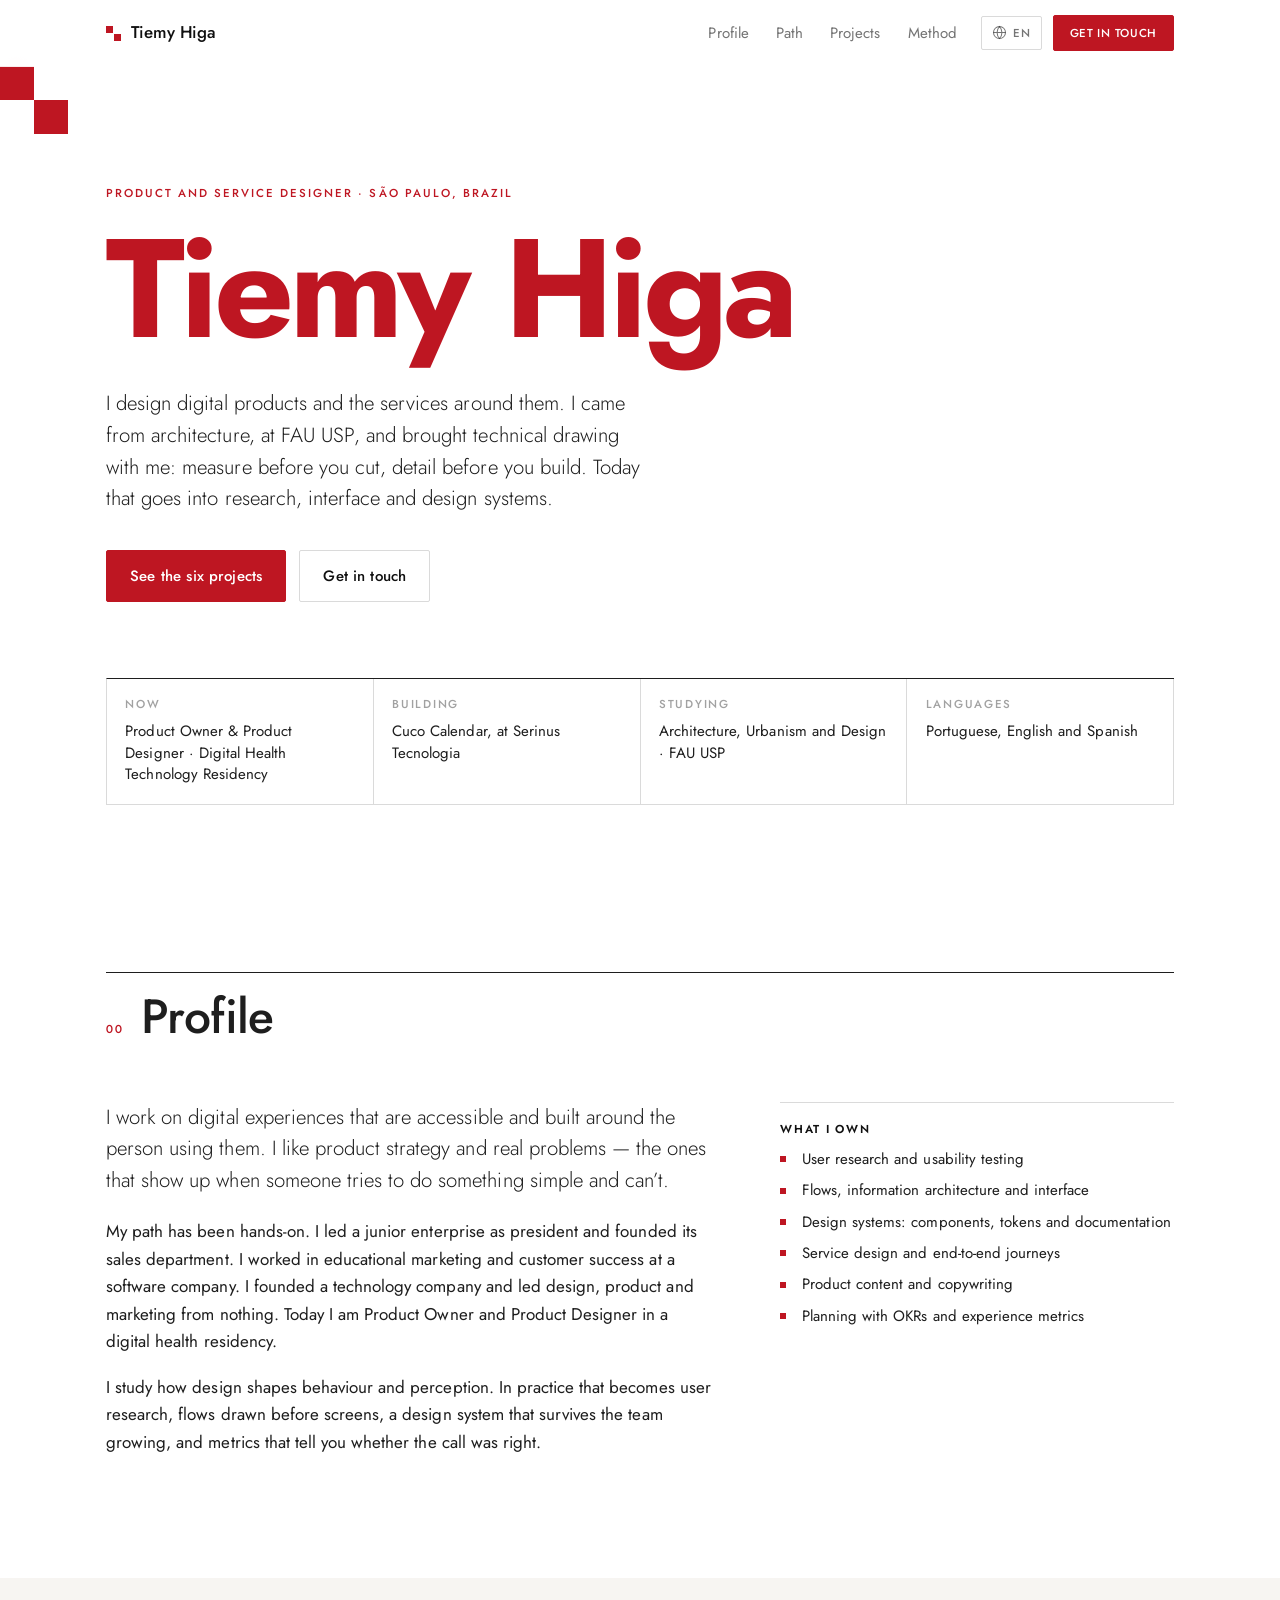
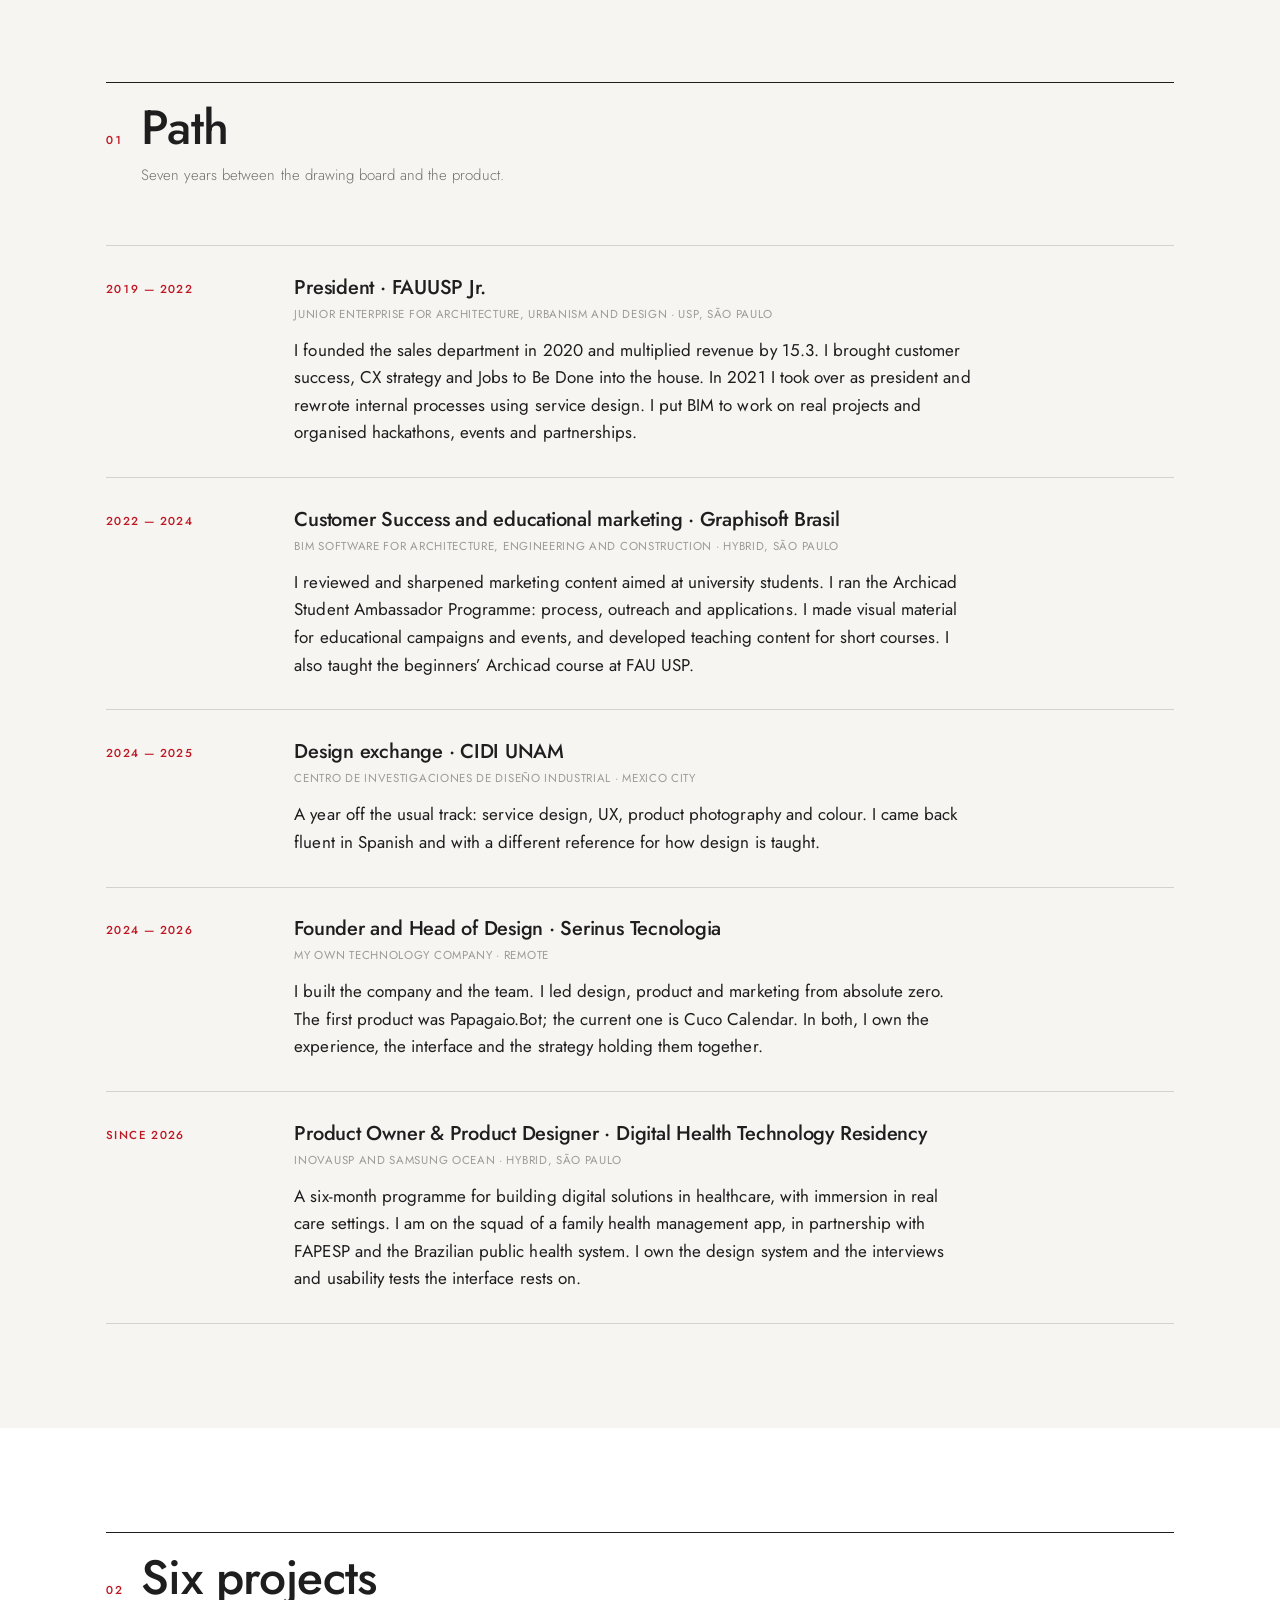
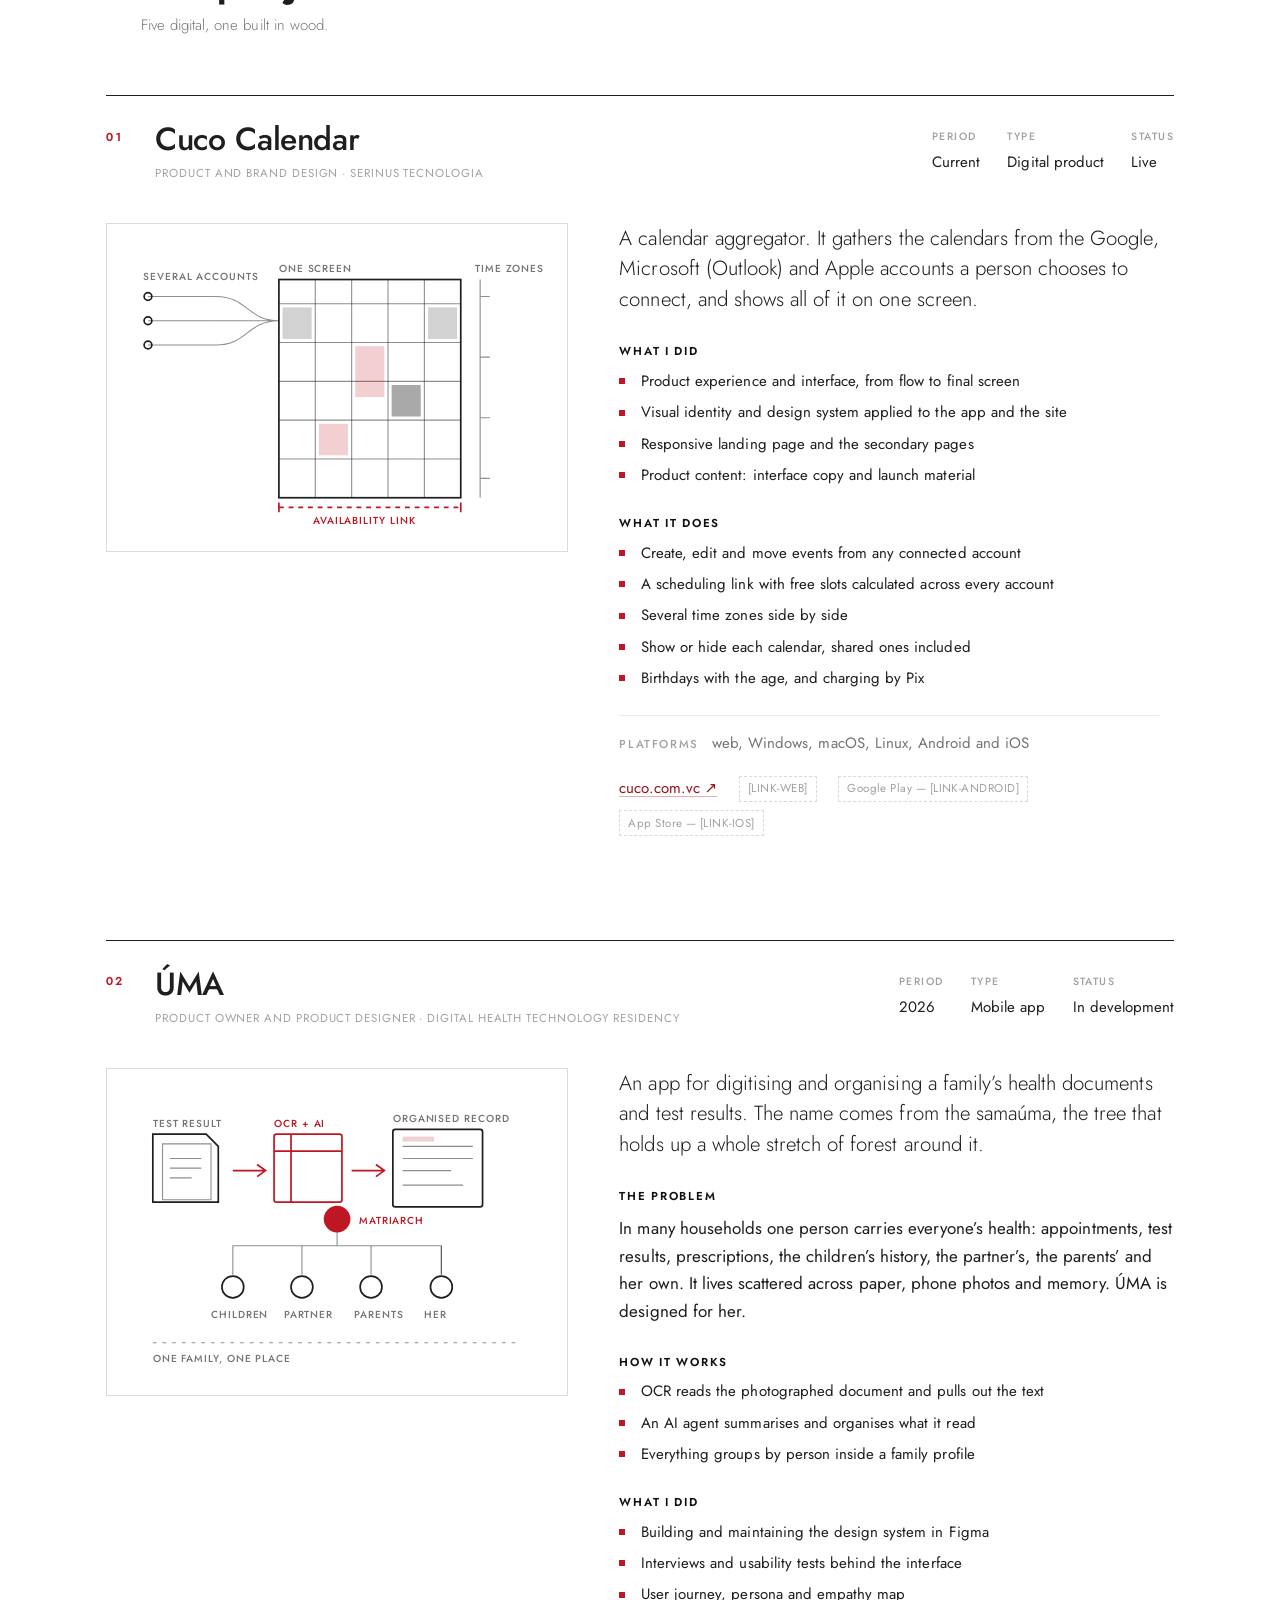
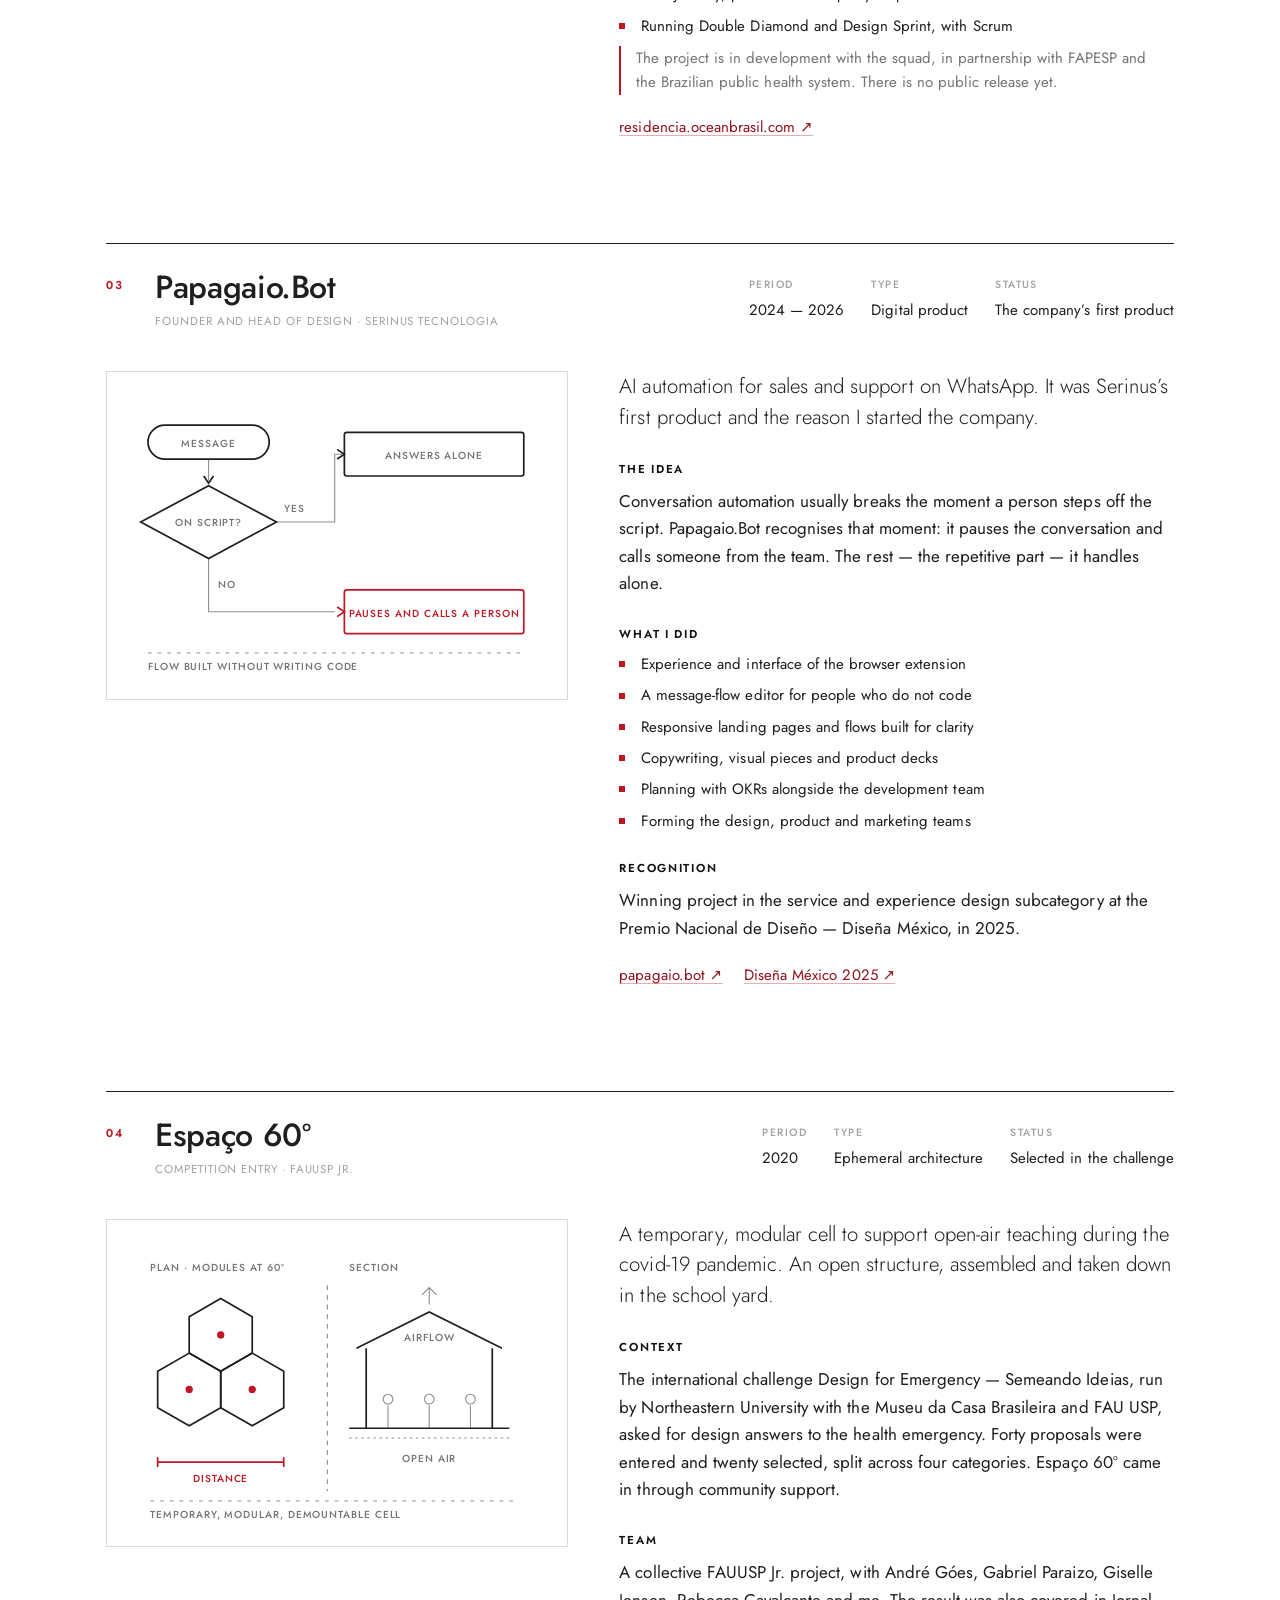
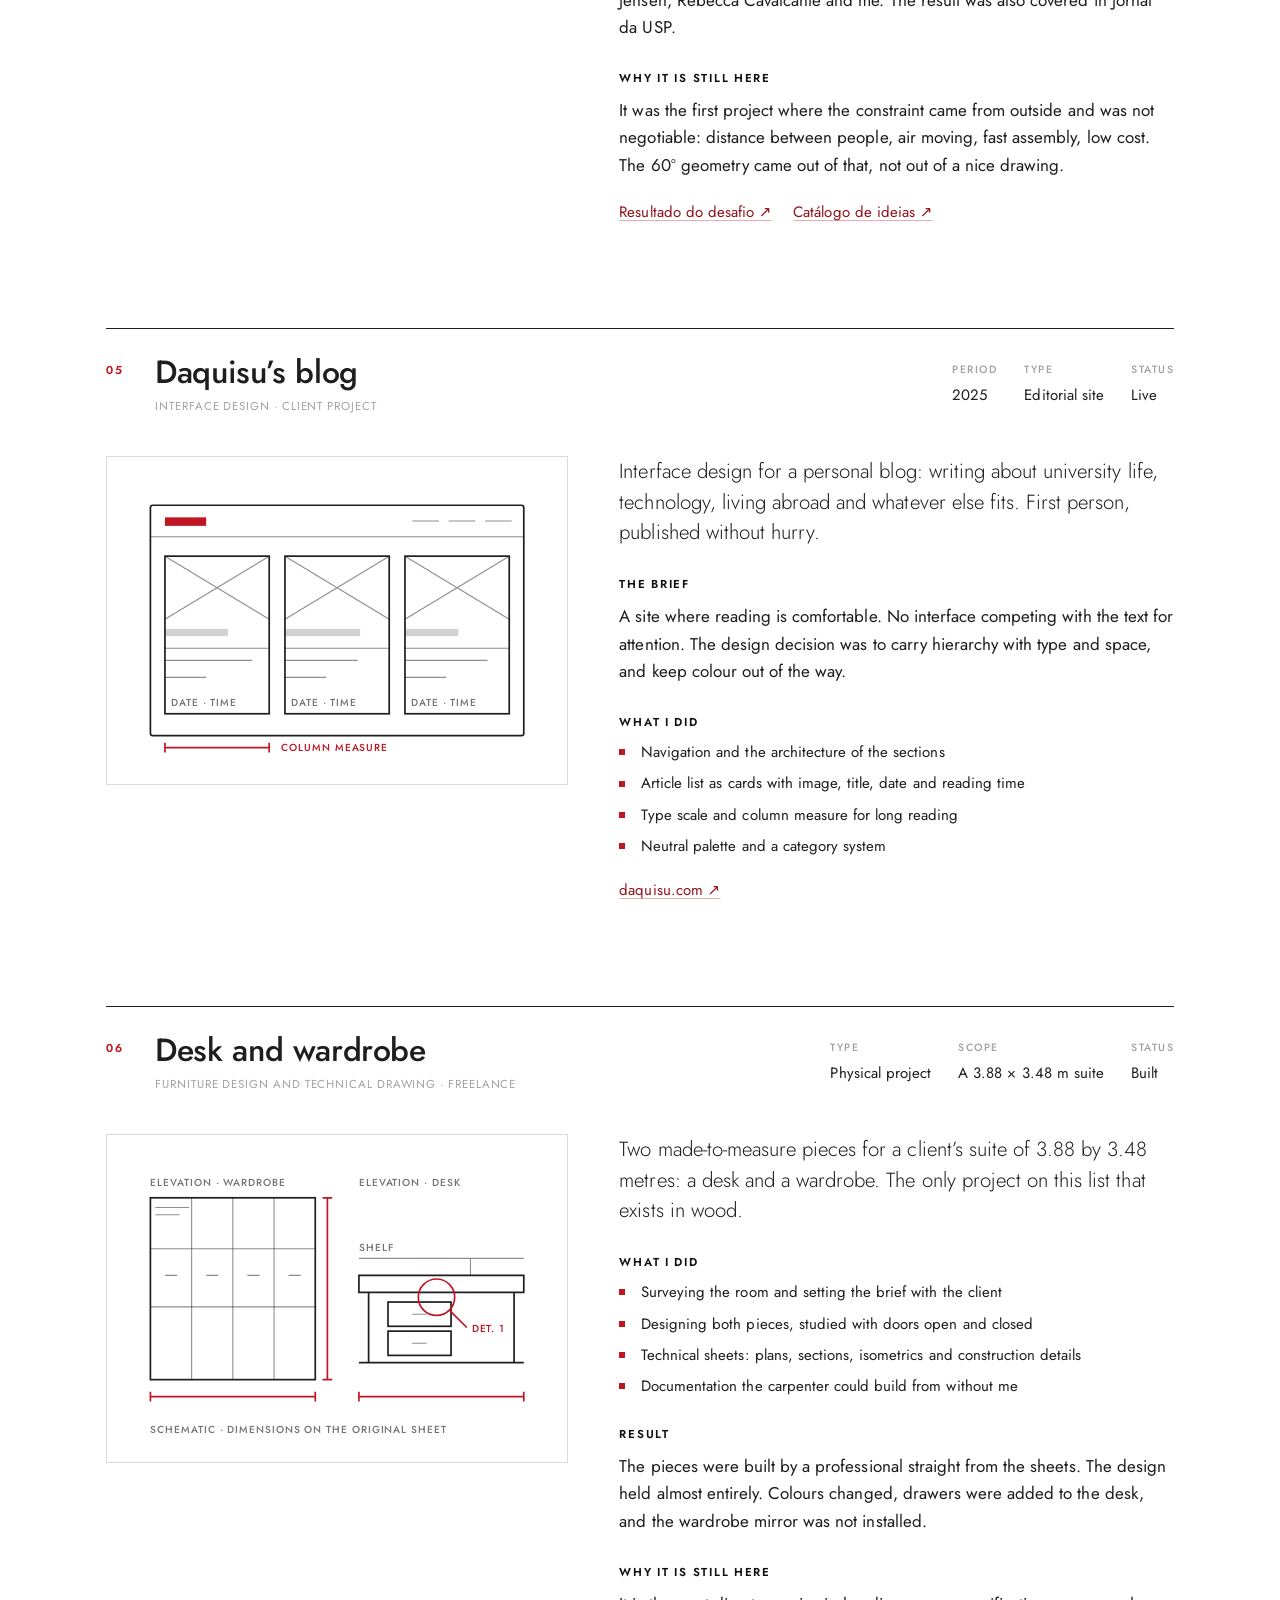
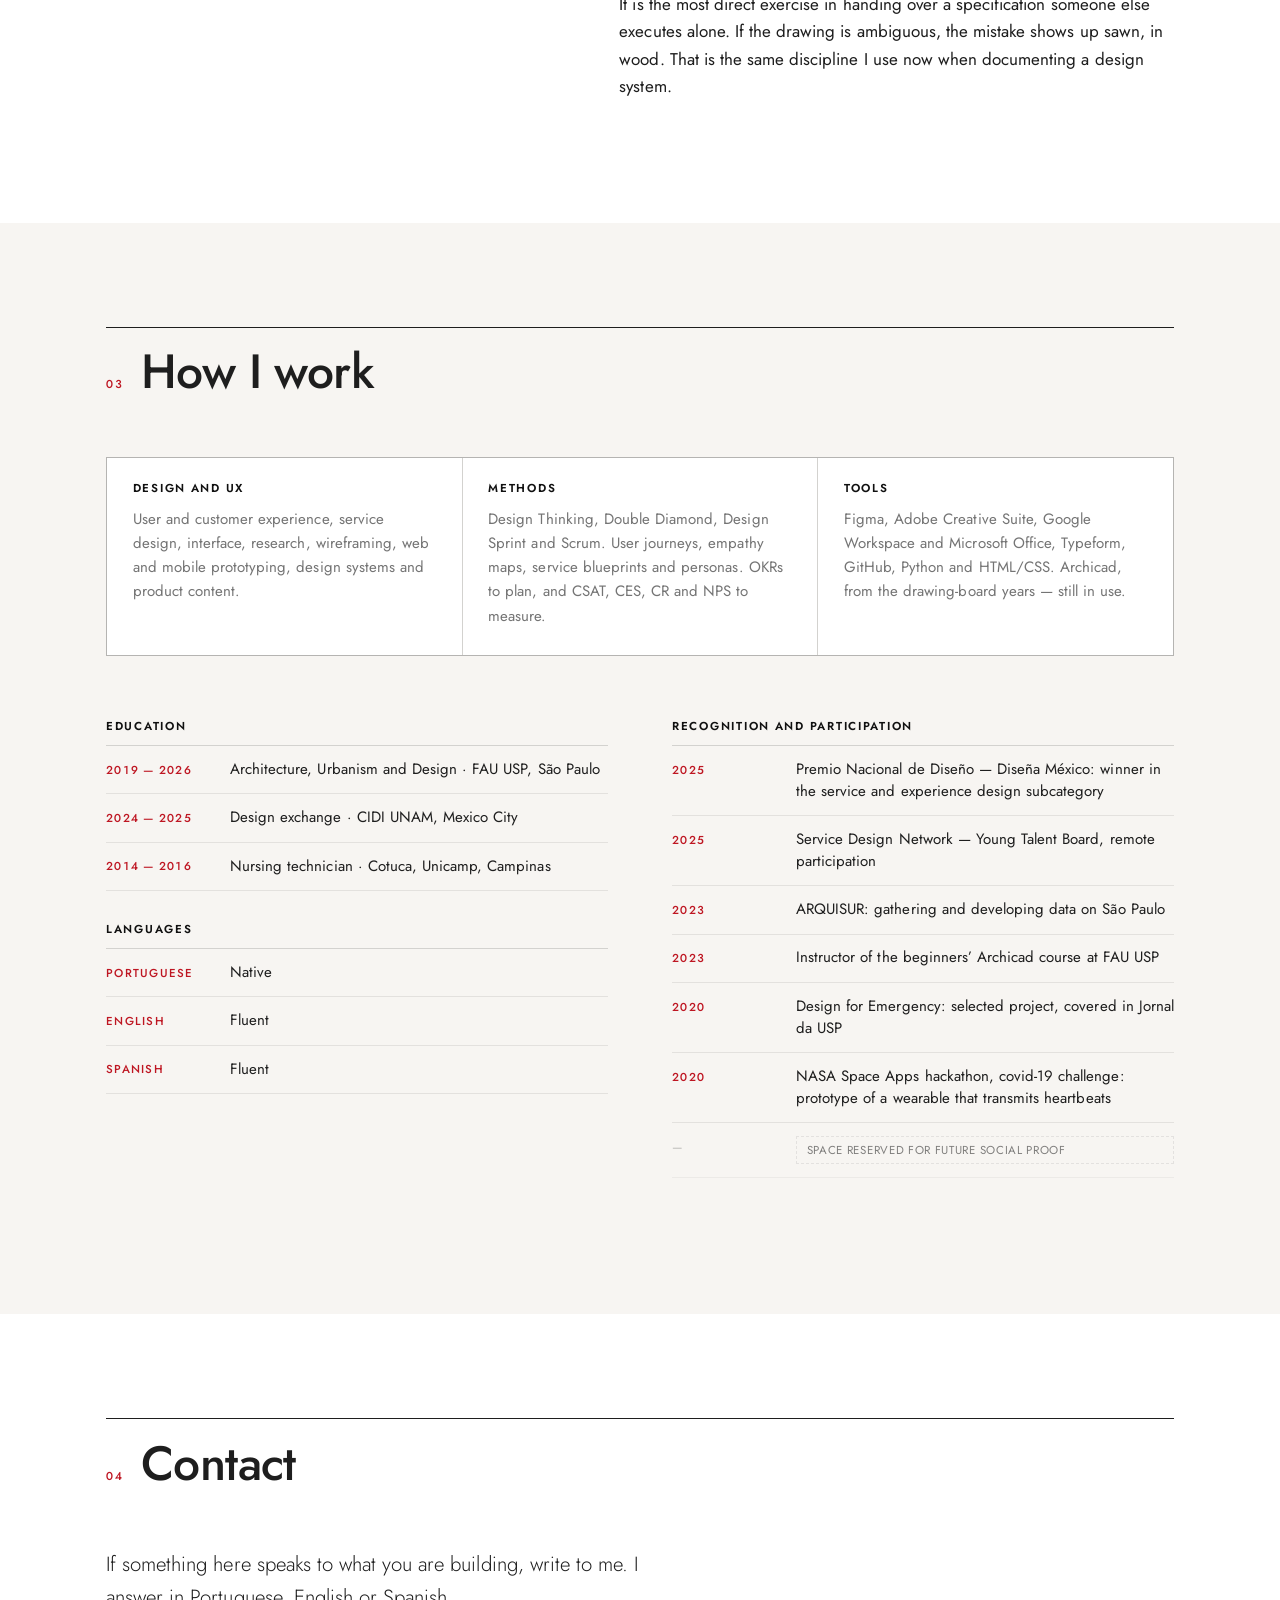
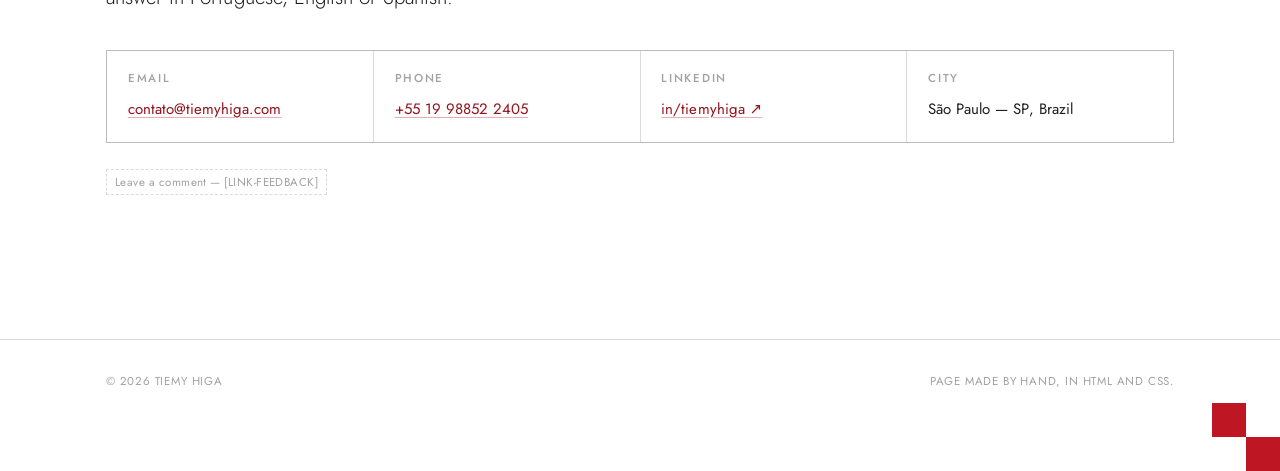
==== behring/index.html @ 3f9259b0 "Adiciona a vitrine de projetos em /behring Página estática trilíngue (pt-BR padrão, en-US, es-419) c" ====
<!DOCTYPE html>
<html lang="pt-BR">
<head>
<meta charset="utf-8">
<meta name="viewport" content="width=device-width, initial-scale=1">
<title>Tiemy Higa — Designer de produto e de serviço</title>
<meta name="description" content="Projetos selecionados de Tiemy Higa: produto digital, design de serviço e desenho técnico. São Paulo, Brasil.">
<meta name="color-scheme" content="light">
<meta name="robots" content="noindex, follow">

<meta property="og:type" content="website">
<meta property="og:title" content="Tiemy Higa — Designer de produto e de serviço">
<meta property="og:description" content="Projetos selecionados: produto digital, design de serviço e desenho técnico.">
<meta property="og:locale" content="pt_BR">

<link rel="icon" href="assets/img/favicon.svg" type="image/svg+xml">
<link rel="preconnect" href="https://fonts.googleapis.com">
<link rel="preconnect" href="https://fonts.gstatic.com" crossorigin>
<link rel="stylesheet" href="https://fonts.googleapis.com/css2?family=Jost:wght@300;400;500;600;700&display=swap">
<link rel="stylesheet" href="assets/css/styles.css">
</head>
<body>

<a class="skip" href="#conteudo" data-i18n="nav.skip">Pular para o conteúdo</a>

<!-- Marca de canto: dois quadrados em degrau, o mesmo detalhe do currículo. -->
<div class="corner corner--tl" aria-hidden="true"><i></i><i></i></div>
<div class="corner corner--br" aria-hidden="true"><i></i><i></i></div>

<header class="nav" id="nav">
  <div class="wrap nav__in">
    <a class="nav__brand" href="#topo">
      <span class="nav__mark" aria-hidden="true"><i></i><i></i></span>
      <span>Tiemy Higa</span>
    </a>

    <nav class="nav__links" aria-label="Seções">
      <a href="#perfil" data-i18n="nav.perfil">Perfil</a>
      <a href="#trajetoria" data-i18n="nav.trajetoria">Trajetória</a>
      <a href="#projetos" data-i18n="nav.projetos">Projetos</a>
      <a href="#metodo" data-i18n="nav.metodo">Método</a>
    </nav>

    <div class="nav__end">
      <div class="lang" data-lang-switch>
        <button type="button" class="lang__btn" data-lang-toggle aria-expanded="false" aria-haspopup="true"
                data-i18n-attr="aria-label:nav.langLabel">
          <svg viewBox="0 0 16 16" width="15" height="15" aria-hidden="true" fill="none" stroke="currentColor" stroke-width="1.1">
            <circle cx="8" cy="8" r="6.4"/><path d="M1.6 8h12.8M8 1.6c1.7 1.8 2.6 4 2.6 6.4S9.7 12.6 8 14.4C6.3 12.6 5.4 10.4 5.4 8S6.3 3.4 8 1.6Z"/>
          </svg>
          <span data-lang-current>PT</span>
        </button>
        <ul class="lang__menu" role="menu" hidden>
          <li><button type="button" role="menuitemradio" aria-checked="true" data-lang-option="pt-BR">Português&nbsp;(BR)</button></li>
          <li><button type="button" role="menuitemradio" aria-checked="false" data-lang-option="en-US">English&nbsp;(US)</button></li>
          <li><button type="button" role="menuitemradio" aria-checked="false" data-lang-option="es-419">Español&nbsp;(LatAm)</button></li>
        </ul>
      </div>

      <a class="btn btn--sm" href="#contato" data-i18n="nav.cta">Falar comigo</a>

      <button type="button" class="burger" data-nav-toggle aria-expanded="false" aria-controls="nav-mobile"
              data-i18n-attr="aria-label:nav.menuLabel">
        <span aria-hidden="true"></span><span aria-hidden="true"></span>
      </button>
    </div>
  </div>

  <div class="nav__mobile" id="nav-mobile" hidden>
    <a href="#perfil" data-i18n="nav.perfil">Perfil</a>
    <a href="#trajetoria" data-i18n="nav.trajetoria">Trajetória</a>
    <a href="#projetos" data-i18n="nav.projetos">Projetos</a>
    <a href="#metodo" data-i18n="nav.metodo">Método</a>
    <a href="#contato" data-i18n="nav.cta">Falar comigo</a>
  </div>
</header>

<main id="conteudo">

  <!-- ══════════════════════════════════════════════════════ hero / folha 00 -->
  <section class="hero" id="topo">
    <div class="wrap hero__in">
      <p class="eyebrow" data-i18n="hero.eyebrow">Designer de produto e de serviço · São Paulo, Brasil</p>

      <h1 class="hero__name">Tiemy Higa</h1>

      <p class="hero__lead" data-i18n="hero.lead">
        Desenho produtos digitais e os serviços em volta deles. Vim da arquitetura, na FAU USP,
        e trouxe de lá o desenho técnico: medir antes de cortar, detalhar antes de montar.
        Hoje aplico isso em pesquisa, interface e design system.
      </p>

      <div class="hero__actions">
        <a class="btn" href="#projetos" data-i18n="hero.ctaPrimary">Ver os seis projetos</a>
        <a class="btn btn--ghost" href="#contato" data-i18n="hero.ctaSecondary">Falar comigo</a>
      </div>

      <!-- Carimbo: o bloco de legenda de uma prancha técnica. -->
      <dl class="stamp">
        <div>
          <dt data-i18n="stamp.now.k">Agora</dt>
          <dd data-i18n="stamp.now.v">Product Owner &amp; Product Designer · Residência Tecnológica em Saúde Digital</dd>
        </div>
        <div>
          <dt data-i18n="stamp.build.k">Construindo</dt>
          <dd data-i18n="stamp.build.v">Cuco Calendar, na Serinus Tecnologia</dd>
        </div>
        <div>
          <dt data-i18n="stamp.edu.k">Formação</dt>
          <dd data-i18n="stamp.edu.v">Arquitetura, Urbanismo e Design · FAU USP</dd>
        </div>
        <div>
          <dt data-i18n="stamp.lang.k">Idiomas</dt>
          <dd data-i18n="stamp.lang.v">Português, inglês e espanhol</dd>
        </div>
      </dl>
    </div>
  </section>

  <!-- ═══════════════════════════════════════════════════════════════ perfil -->
  <section class="band" id="perfil">
    <div class="wrap">
      <div class="sechead">
        <span class="sechead__num">00</span>
        <h2 class="sechead__title" data-i18n="perfil.title">Perfil</h2>
      </div>

      <div class="cols">
        <div class="cols__main">
          <p class="lead" data-i18n="perfil.p1">
            Trabalho com experiências digitais acessíveis e centradas em quem usa.
            Gosto de estratégia de produto e de problemas reais — os que aparecem quando
            alguém tenta fazer uma coisa simples e não consegue.
          </p>
          <p data-i18n="perfil.p2">
            Meu percurso é de campo. Presidi uma empresa júnior e fundei o setor comercial dela.
            Trabalhei com marketing educacional e sucesso do cliente numa empresa de software.
            Fundei uma empresa de tecnologia e liderei design, produto e marketing do zero.
            Hoje sou Product Owner e Product Designer numa residência em saúde digital.
          </p>
          <p data-i18n="perfil.p3">
            Estudo como o design molda comportamento e percepção. Na prática, isso vira
            pesquisa com usuário, fluxo desenhado antes da tela, design system que aguenta
            o time crescer e métrica que diz se a decisão foi boa.
          </p>
        </div>

        <aside class="cols__side">
          <h3 class="minihead" data-i18n="perfil.doing.title">Do que eu cuido</h3>
          <ul class="ticks">
            <li data-i18n="perfil.doing.1">Pesquisa com usuário e teste de usabilidade</li>
            <li data-i18n="perfil.doing.2">Fluxo, arquitetura de informação e interface</li>
            <li data-i18n="perfil.doing.3">Design system: componente, token e documentação</li>
            <li data-i18n="perfil.doing.4">Design de serviço e jornada ponta a ponta</li>
            <li data-i18n="perfil.doing.5">Conteúdo de produto e redação</li>
            <li data-i18n="perfil.doing.6">Planejamento com OKRs e métricas de experiência</li>
          </ul>
        </aside>
      </div>
    </div>
  </section>

  <!-- ═══════════════════════════════════════════════════════════ trajetória -->
  <section class="band band--alt" id="trajetoria">
    <div class="wrap">
      <div class="sechead">
        <span class="sechead__num">01</span>
        <h2 class="sechead__title" data-i18n="traj.title">Trajetória</h2>
        <p class="sechead__note" data-i18n="traj.note">Sete anos entre a prancheta e o produto.</p>
      </div>

      <ol class="time">
        <li class="time__row reveal">
          <p class="time__when">2019 — 2022</p>
          <div class="time__what">
            <h3 data-i18n="traj.1.title">Presidente · FAUUSP Jr.</h3>
            <p class="time__where" data-i18n="traj.1.where">Empresa júnior de arquitetura, urbanismo e design · USP, São Paulo</p>
            <p data-i18n="traj.1.body">
              Fundei o departamento comercial em 2020 e multipliquei a receita por 15,3.
              Trouxe sucesso do cliente, estratégias de CX e Jobs to Be Done para dentro da casa.
              Em 2021 assumi a presidência e reescrevi processos internos com design de serviço.
              Implementei BIM em projetos reais e organizei hackathons, eventos e parcerias.
            </p>
          </div>
        </li>

        <li class="time__row reveal">
          <p class="time__when">2022 — 2024</p>
          <div class="time__what">
            <h3 data-i18n="traj.2.title">Customer Success e marketing educacional · Graphisoft Brasil</h3>
            <p class="time__where" data-i18n="traj.2.where">Software BIM para arquitetura, engenharia e construção · híbrido, São Paulo</p>
            <p data-i18n="traj.2.body">
              Revisei e afinei conteúdo de marketing para público universitário.
              Cuidei do Programa de Estudantes Embaixadores do Archicad: processo, divulgação e inscrição.
              Criei material visual para campanhas e eventos educacionais e desenvolvi conteúdo didático
              para minicursos. Também dei o curso de Archicad para iniciantes na FAU USP.
            </p>
          </div>
        </li>

        <li class="time__row reveal">
          <p class="time__when">2024 — 2025</p>
          <div class="time__what">
            <h3 data-i18n="traj.3.title">Intercâmbio em Design · CIDI UNAM</h3>
            <p class="time__where" data-i18n="traj.3.where">Centro de Investigaciones de Diseño Industrial · Cidade do México</p>
            <p data-i18n="traj.3.body">
              Um ano fora do eixo: design de serviço, UX, fotografia de produto e cor.
              Voltei falando espanhol com fluência e com outra referência de como se ensina projeto.
            </p>
          </div>
        </li>

        <li class="time__row reveal">
          <p class="time__when">2024 — 2026</p>
          <div class="time__what">
            <h3 data-i18n="traj.4.title">Fundadora e Head of Design · Serinus Tecnologia</h3>
            <p class="time__where" data-i18n="traj.4.where">Empresa de tecnologia própria · remoto</p>
            <p data-i18n="traj.4.body">
              Montei a empresa e o time. Liderei design, produto e marketing partindo do zero absoluto.
              O primeiro produto foi o Papagaio.Bot; o atual é o Cuco Calendar.
              Nos dois, respondo pela experiência, pela interface e pela estratégia que sustenta as duas.
            </p>
          </div>
        </li>

        <li class="time__row reveal">
          <p class="time__when" data-i18n="traj.5.when">Desde 2026</p>
          <div class="time__what">
            <h3 data-i18n="traj.5.title">Product Owner &amp; Product Designer · Residência Tecnológica em Saúde Digital</h3>
            <p class="time__where" data-i18n="traj.5.where">InovaUSP e Samsung Ocean · híbrido, São Paulo</p>
            <p data-i18n="traj.5.body">
              Programa de seis meses para desenvolver soluções digitais para a saúde, com imersão
              em ambientes reais de atendimento. Estou na squad de um aplicativo de gestão da saúde
              da família, em parceria com FAPESP e SUS. Cuido do design system, das entrevistas e
              dos testes de usabilidade que embasam a interface.
            </p>
          </div>
        </li>
      </ol>
    </div>
  </section>

  <!-- ═════════════════════════════════════════════════════════════ projetos -->
  <section class="band" id="projetos">
    <div class="wrap">
      <div class="sechead">
        <span class="sechead__num">02</span>
        <h2 class="sechead__title" data-i18n="proj.title">Seis projetos</h2>
        <p class="sechead__note" data-i18n="proj.note">Cinco digitais e um construído em madeira.</p>
      </div>

      <!-- ─────────────────────────────────────────────── 01 · Cuco Calendar -->
      <article class="plate reveal">
        <header class="plate__head">
          <span class="plate__num">01</span>
          <div class="plate__id">
            <h3 class="plate__title">Cuco Calendar</h3>
            <p class="plate__role" data-i18n="p1.role">Design de produto e de marca · Serinus Tecnologia</p>
          </div>
          <dl class="plate__meta">
            <div><dt data-i18n="meta.period">Período</dt><dd data-i18n="p1.period">Atual</dd></div>
            <div><dt data-i18n="meta.kind">Tipo</dt><dd data-i18n="p1.kind">Produto digital</dd></div>
            <div><dt data-i18n="meta.status">Situação</dt><dd data-i18n="p1.status">No ar</dd></div>
          </dl>
        </header>

        <div class="plate__body">
          <figure class="draw">
            <svg viewBox="0 0 340 230" role="img" data-i18n-attr="aria-label:p1.alt">
              <g class="d-thin">
                <path d="M14 40h56M14 60h56M14 80h56"/>
                <path d="M70 40c26 0 26 20 52 20M70 60h52M70 80c26 0 26-20 52-20"/>
              </g>
              <g class="d-ink">
                <circle cx="14" cy="40" r="3.2"/><circle cx="14" cy="60" r="3.2"/><circle cx="14" cy="80" r="3.2"/>
              </g>
              <text class="d-lab" x="10" y="26" data-i18n="d1.a">várias contas</text>
              <rect class="d-ink" x="122" y="26" width="150" height="180"/>
              <g class="d-thin">
                <path d="M122 46h150M122 78h150M122 110h150M122 142h150M122 174h150"/>
                <path d="M152 26v180M182 26v180M212 26v180M242 26v180"/>
              </g>
              <rect class="d-fill" x="125" y="49" width="24" height="26"/>
              <rect class="d-fill2" x="185" y="81" width="24" height="42"/>
              <rect class="d-fill3" x="215" y="113" width="24" height="26"/>
              <rect class="d-fill" x="245" y="49" width="24" height="26"/>
              <rect class="d-fill2" x="155" y="145" width="24" height="26"/>
              <text class="d-lab" x="122" y="20" data-i18n="d1.b">uma tela</text>
              <g class="d-thin">
                <path d="M288 26v180M296 40h-8M296 90h-8M296 140h-8M296 190h-8"/>
              </g>
              <text class="d-lab" x="284" y="20" data-i18n="d1.c">fusos</text>
              <g class="d-crim">
                <path d="M122 214h150" stroke-dasharray="4 4"/>
                <path d="M122 210v8M272 210v8"/>
              </g>
              <text class="d-lab d-lab--crim" x="150" y="228" data-i18n="d1.d">link de disponibilidade</text>
            </svg>
          </figure>

          <div class="plate__text">
            <p class="plate__lead" data-i18n="p1.lead">
              Um agregador de calendários. Reúne as agendas das contas Google, Microsoft (Outlook)
              e Apple que a pessoa escolhe conectar, e mostra tudo em uma tela só.
            </p>

            <h4 class="minihead" data-i18n="label.did">O que eu fiz</h4>
            <ul class="ticks">
              <li data-i18n="p1.did.1">Experiência e interface do produto, do fluxo à tela final</li>
              <li data-i18n="p1.did.2">Identidade visual e design system aplicado ao app e ao site</li>
              <li data-i18n="p1.did.3">Landing page responsiva e as páginas secundárias</li>
              <li data-i18n="p1.did.4">Conteúdo de produto: redação de interface e material de divulgação</li>
            </ul>

            <h4 class="minihead" data-i18n="label.inside">O que tem dentro</h4>
            <ul class="ticks">
              <li data-i18n="p1.in.1">Criar, editar e mover eventos de qualquer conta conectada</li>
              <li data-i18n="p1.in.2">Link de agendamento com horários livres calculados sobre todas as contas</li>
              <li data-i18n="p1.in.3">Vários fusos horários lado a lado</li>
              <li data-i18n="p1.in.4">Mostrar ou ocultar cada agenda, inclusive as compartilhadas</li>
              <li data-i18n="p1.in.5">Aniversários com a idade e cobrança por Pix</li>
            </ul>

            <p class="plate__where">
              <span class="plate__where-k" data-i18n="label.platforms">Plataformas</span>
              <span data-i18n="p1.platforms">web, Windows, macOS, Linux, Android e iOS</span>
            </p>

            <p class="links">
              <a href="https://cuco.com.vc/" target="_blank" rel="noopener">cuco.com.vc ↗</a>
              <a class="ph" href="[LINK-WEB]">[LINK-WEB]</a>
              <a class="ph" href="[LINK-ANDROID]">Google Play — [LINK-ANDROID]</a>
              <a class="ph" href="[LINK-IOS]">App Store — [LINK-IOS]</a>
            </p>
          </div>
        </div>
      </article>

      <!-- ────────────────────────────────────────────────────────── 02 · ÚMA -->
      <article class="plate reveal">
        <header class="plate__head">
          <span class="plate__num">02</span>
          <div class="plate__id">
            <h3 class="plate__title">ÚMA</h3>
            <p class="plate__role" data-i18n="p2.role">Product Owner e Product Designer · Residência Tecnológica em Saúde Digital</p>
          </div>
          <dl class="plate__meta">
            <div><dt data-i18n="meta.period">Período</dt><dd data-i18n="p2.period">2026</dd></div>
            <div><dt data-i18n="meta.kind">Tipo</dt><dd data-i18n="p2.kind">Aplicativo móvel</dd></div>
            <div><dt data-i18n="meta.status">Situação</dt><dd data-i18n="p2.status">Em desenvolvimento</dd></div>
          </dl>
        </header>

        <div class="plate__body">
          <figure class="draw">
            <svg viewBox="0 0 340 230" role="img" data-i18n-attr="aria-label:p2.alt">
              <g class="d-ink">
                <path d="M18 34h44l10 10v46H18z"/><path d="M26 42h40v46H26z" class="d-thin"/>
              </g>
              <g class="d-thin"><path d="M32 54h26M32 62h26M32 70h18"/></g>
              <text class="d-lab" x="18" y="28" data-i18n="d2.a">exame</text>
              <path class="d-crim" d="M84 64h26M104 59l7 5-7 5"/>
              <g class="d-crim"><rect x="118" y="34" width="56" height="56" rx="2"/><path d="M118 48h56M132 34v56"/></g>
              <text class="d-lab d-lab--crim" x="118" y="28" data-i18n="d2.b">OCR + IA</text>
              <path class="d-crim" d="M182 64h26M202 59l7 5-7 5"/>
              <g class="d-ink"><rect x="216" y="30" width="74" height="64" rx="2"/></g>
              <g class="d-thin"><path d="M224 44h58M224 54h58M224 64h40M224 76h50"/></g>
              <rect class="d-fill2" x="224" y="36" width="26" height="4"/>
              <text class="d-lab" x="216" y="24" data-i18n="d2.c">ficha organizada</text>
              <g class="d-thin"><path d="M170 108v18M84 150v-24h172v24M170 126v0"/></g>
              <circle class="d-crimf" cx="170" cy="104" r="11"/>
              <text class="d-lab d-lab--crim" x="188" y="108" data-i18n="d2.d">matriarca</text>
              <g class="d-ink">
                <circle cx="84" cy="160" r="9"/><circle cx="141" cy="160" r="9"/>
                <circle cx="198" cy="160" r="9"/><circle cx="256" cy="160" r="9"/>
              </g>
              <g class="d-thin"><path d="M141 150v-24M198 150v-24M256 150v-24"/></g>
              <text class="d-lab" x="66" y="186" data-i18n="d2.e">filhos</text>
              <text class="d-lab" x="126" y="186" data-i18n="d2.f">cônjuge</text>
              <text class="d-lab" x="184" y="186" data-i18n="d2.g">pais</text>
              <text class="d-lab" x="242" y="186" data-i18n="d2.h">ela</text>
              <path class="d-thin" d="M18 206h304" stroke-dasharray="3 5"/>
              <text class="d-lab" x="18" y="222" data-i18n="d2.i">uma família, um lugar só</text>
            </svg>
          </figure>

          <div class="plate__text">
            <p class="plate__lead" data-i18n="p2.lead">
              Um aplicativo para digitalizar e organizar os documentos e exames de saúde da família.
              O nome vem da samaúma, a árvore que sustenta um pedaço inteiro da floresta em volta dela.
            </p>

            <h4 class="minihead" data-i18n="label.problem">O problema</h4>
            <p data-i18n="p2.problem">
              Em muitas casas há uma pessoa que carrega a saúde de todo mundo: consultas, exames,
              receitas, histórico dos filhos, do cônjuge, dos pais e o dela. Isso vive espalhado
              em papel, foto no celular e memória. O ÚMA é desenhado para ela.
            </p>

            <h4 class="minihead" data-i18n="label.how">Como funciona</h4>
            <ul class="ticks">
              <li data-i18n="p2.how.1">OCR lê o documento fotografado e extrai o texto</li>
              <li data-i18n="p2.how.2">Um agente de IA resume e organiza o que foi lido</li>
              <li data-i18n="p2.how.3">Tudo se agrupa por pessoa dentro de um perfil de família</li>
            </ul>

            <h4 class="minihead" data-i18n="label.did">O que eu fiz</h4>
            <ul class="ticks">
              <li data-i18n="p2.did.1">Criação e manutenção do design system no Figma</li>
              <li data-i18n="p2.did.2">Entrevistas e testes de usabilidade para embasar a interface</li>
              <li data-i18n="p2.did.3">Jornada do usuário, persona e mapa de empatia</li>
              <li data-i18n="p2.did.4">Condução em Double Diamond e Design Sprint, com Scrum</li>
            </ul>

            <p class="note" data-i18n="p2.note">
              O projeto está em desenvolvimento na squad, em parceria com FAPESP e SUS.
              Ainda não há versão pública.
            </p>

            <p class="links">
              <a href="https://residencia.oceanbrasil.com/" target="_blank" rel="noopener">residencia.oceanbrasil.com ↗</a>
            </p>
          </div>
        </div>
      </article>

      <!-- ───────────────────────────────────────────────── 03 · Papagaio.Bot -->
      <article class="plate reveal">
        <header class="plate__head">
          <span class="plate__num">03</span>
          <div class="plate__id">
            <h3 class="plate__title">Papagaio.Bot</h3>
            <p class="plate__role" data-i18n="p3.role">Fundadora e Head of Design · Serinus Tecnologia</p>
          </div>
          <dl class="plate__meta">
            <div><dt data-i18n="meta.period">Período</dt><dd>2024 — 2026</dd></div>
            <div><dt data-i18n="meta.kind">Tipo</dt><dd data-i18n="p3.kind">Produto digital</dd></div>
            <div><dt data-i18n="meta.status">Situação</dt><dd data-i18n="p3.status">Primeiro produto da empresa</dd></div>
          </dl>
        </header>

        <div class="plate__body">
          <figure class="draw">
            <svg viewBox="0 0 340 230" role="img" data-i18n-attr="aria-label:p3.alt">
              <g class="d-ink"><rect x="14" y="24" width="100" height="28" rx="14"/></g>
              <text class="d-lab d-mid" x="64" y="42" data-i18n="d3.a">mensagem</text>
              <path class="d-thin" d="M64 52v18"/><path class="d-ink" d="M60 66l4 6 4-6"/>
              <g class="d-ink"><path d="M64 74l56 30-56 30-56-30z"/></g>
              <text class="d-lab d-mid" x="64" y="107" data-i18n="d3.b">no roteiro?</text>
              <path class="d-thin" d="M120 104h48V48h6"/><path class="d-ink" d="M170 44l6 4-6 4"/>
              <text class="d-lab" x="126" y="96" data-i18n="d3.c">sim</text>
              <g class="d-ink"><rect x="176" y="30" width="148" height="36" rx="2"/></g>
              <text class="d-lab d-mid" x="250" y="52" data-i18n="d3.d">responde sozinho</text>
              <path class="d-thin" d="M64 134v44h104"/><path class="d-crim" d="M170 174l6 4-6 4"/>
              <text class="d-lab" x="72" y="158" data-i18n="d3.e">não</text>
              <g class="d-crim"><rect x="176" y="160" width="148" height="36" rx="2"/></g>
              <text class="d-lab d-lab--crim d-mid" x="250" y="182" data-i18n="d3.f">pausa e chama a pessoa</text>
              <path class="d-thin" d="M14 212h310" stroke-dasharray="3 5"/>
              <text class="d-lab" x="14" y="226" data-i18n="d3.i">fluxo montado sem escrever código</text>
            </svg>
          </figure>

          <div class="plate__text">
            <p class="plate__lead" data-i18n="p3.lead">
              Automação de atendimento e vendas no WhatsApp com IA. Foi o primeiro produto da
              Serinus e o motivo de eu ter montado a empresa.
            </p>

            <h4 class="minihead" data-i18n="label.idea">A ideia</h4>
            <p data-i18n="p3.idea">
              Automação de conversa costuma travar no momento em que a pessoa sai do roteiro.
              O Papagaio.Bot reconhece esse momento: pausa a conversa e chama alguém do time.
              O resto — a parte repetitiva — ele resolve sozinho.
            </p>

            <h4 class="minihead" data-i18n="label.did">O que eu fiz</h4>
            <ul class="ticks">
              <li data-i18n="p3.did.1">Experiência e interface da extensão para navegador</li>
              <li data-i18n="p3.did.2">Editor de fluxos de mensagem para quem não programa</li>
              <li data-i18n="p3.did.3">Landing pages responsivas e fluxos com foco em clareza</li>
              <li data-i18n="p3.did.4">Redação, peças visuais e apresentações de produto</li>
              <li data-i18n="p3.did.5">Planejamento com OKRs junto do time de desenvolvimento</li>
              <li data-i18n="p3.did.6">Formação das equipes de design, produto e marketing</li>
            </ul>

            <h4 class="minihead" data-i18n="label.recog">Reconhecimento</h4>
            <p data-i18n="p3.recog">
              Projeto vencedor da subcategoria de desenho de serviço e experiências no
              Premio Nacional de Diseño — Diseña México, em 2025.
            </p>

            <p class="links">
              <a href="https://papagaio.bot/" target="_blank" rel="noopener">papagaio.bot ↗</a>
              <a href="https://www.premiodisenamexico.mx/copia-de-finalistas-2025" target="_blank" rel="noopener">Diseña México 2025 ↗</a>
            </p>
          </div>
        </div>
      </article>

      <!-- ────────────────────────────────────────────────── 04 · Espaço 60º -->
      <article class="plate reveal">
        <header class="plate__head">
          <span class="plate__num">04</span>
          <div class="plate__id">
            <h3 class="plate__title">Espaço 60º</h3>
            <p class="plate__role" data-i18n="p4.role">Projeto de concurso · FAUUSP Jr.</p>
          </div>
          <dl class="plate__meta">
            <div><dt data-i18n="meta.period">Período</dt><dd>2020</dd></div>
            <div><dt data-i18n="meta.kind">Tipo</dt><dd data-i18n="p4.kind">Arquitetura efêmera</dd></div>
            <div><dt data-i18n="meta.status">Situação</dt><dd data-i18n="p4.status">Selecionado no desafio</dd></div>
          </dl>
        </header>

        <div class="plate__body">
          <figure class="draw">
            <svg viewBox="0 0 340 230" role="img" data-i18n-attr="aria-label:p4.alt">
              <text class="d-lab" x="16" y="22" data-i18n="d4.a">planta · módulos a 60º</text>
              <!-- favo: três hexágonos de topo agudo compartilhando aresta -->
              <g class="d-ink">
                <path d="M48 60l26-15 26 15v30l-26 15-26-15z"/>
                <path d="M74 105l26-15 26 15v30l-26 15-26-15z"/>
                <path d="M22 105l26-15 26 15v30l-26 15-26-15z"/>
              </g>
              <circle class="d-crimf" cx="74" cy="75" r="3"/>
              <circle class="d-crimf" cx="100" cy="120" r="3"/>
              <circle class="d-crimf" cx="48" cy="120" r="3"/>
              <g class="d-crim"><path d="M22 180h104M22 176v8M126 176v8"/></g>
              <text class="d-lab d-lab--crim d-mid" x="74" y="196" data-i18n="d4.b">distância</text>

              <path class="d-thin" d="M162 34v170" stroke-dasharray="4 4"/>
              <text class="d-lab" x="180" y="22" data-i18n="d4.c">corte</text>
              <g class="d-thin"><path d="M246 50v-14M240 42l6-6 6 6"/></g>
              <g class="d-ink">
                <path d="M186 86l60-30 60 30"/>
                <path d="M194 86v66M298 86v66"/>
                <path d="M180 152h132"/>
              </g>
              <text class="d-lab d-mid" x="246" y="80" data-i18n="d4.e">ventilação</text>
              <g class="d-thin">
                <circle cx="212" cy="128" r="4"/><path d="M212 133v19"/>
                <circle cx="246" cy="128" r="4"/><path d="M246 133v19"/>
                <circle cx="280" cy="128" r="4"/><path d="M280 133v19"/>
                <path d="M180 160h132" stroke-dasharray="2 3"/>
              </g>
              <text class="d-lab d-mid" x="246" y="180" data-i18n="d4.d">ar livre</text>
              <path class="d-thin" d="M16 212h304" stroke-dasharray="3 5"/>
              <text class="d-lab" x="16" y="226" data-i18n="d4.f">célula temporária, modular, desmontável</text>
            </svg>
          </figure>

          <div class="plate__text">
            <p class="plate__lead" data-i18n="p4.lead">
              Uma célula temporária e modular para apoiar o ensino ao ar livre durante a
              pandemia de covid-19. Estrutura aberta, montada e desmontada no pátio da escola.
            </p>

            <h4 class="minihead" data-i18n="label.context">Contexto</h4>
            <p data-i18n="p4.context">
              O desafio internacional Design for Emergency — Semeando Ideias, promovido pela
              Northeastern University com o Museu da Casa Brasileira e a FAU USP, pedia respostas
              de projeto para a emergência sanitária. Foram quarenta propostas inscritas e vinte
              selecionadas, divididas em quatro categorias. O Espaço 60º entrou pela categoria
              de apoio comunitário.
            </p>

            <h4 class="minihead" data-i18n="label.team">Equipe</h4>
            <p data-i18n="p4.team">
              Projeto coletivo da FAUUSP Jr., com André Góes, Gabriel Paraizo, Giselle Jensen,
              Rebecca Cavalcante e eu. O resultado também saiu no Jornal da USP.
            </p>

            <h4 class="minihead" data-i18n="label.why">Por que continua aqui</h4>
            <p data-i18n="p4.why">
              Foi o primeiro projeto em que a restrição veio de fora e era inegociável:
              distância entre pessoas, ar circulando, montagem rápida, custo baixo.
              A geometria de 60º saiu daí, não do desenho bonito.
            </p>

            <p class="links">
              <a href="https://revistaprojeto.com.br/noticias/resultado-do-desafio-design-for-emergency-semeando-ideias/" target="_blank" rel="noopener">Resultado do desafio ↗</a>
              <a href="https://designforemergency.com/ideas-catalogue" target="_blank" rel="noopener">Catálogo de ideias ↗</a>
            </p>
          </div>
        </div>
      </article>

      <!-- ────────────────────────────────────────────── 05 · Blog do Daquisu -->
      <article class="plate reveal">
        <header class="plate__head">
          <span class="plate__num">05</span>
          <div class="plate__id">
            <h3 class="plate__title" data-i18n="p5.title">Blog do Daquisu</h3>
            <p class="plate__role" data-i18n="p5.role">Design de interface · projeto para terceiro</p>
          </div>
          <dl class="plate__meta">
            <div><dt data-i18n="meta.period">Período</dt><dd>2025</dd></div>
            <div><dt data-i18n="meta.kind">Tipo</dt><dd data-i18n="p5.kind">Site editorial</dd></div>
            <div><dt data-i18n="meta.status">Situação</dt><dd data-i18n="p5.status">No ar</dd></div>
          </dl>
        </header>

        <div class="plate__body">
          <figure class="draw">
            <svg viewBox="0 0 340 230" role="img" data-i18n-attr="aria-label:p5.alt">
              <g class="d-ink"><rect x="16" y="20" width="308" height="190" rx="2"/></g>
              <path class="d-thin" d="M16 46h308"/>
              <rect class="d-crimf" x="28" y="30" width="34" height="7"/>
              <g class="d-thin"><path d="M232 33h22M262 33h22M292 33h22"/></g>
              <g class="d-ink"><rect x="28" y="62" width="86" height="130"/></g>
              <g class="d-thin"><path d="M28 62l86 52M114 62l-86 52"/></g>
              <rect class="d-fill" x="28" y="122" width="52" height="6"/>
              <g class="d-thin"><path d="M28 138h86M28 148h72M28 162h34"/></g>
              <text class="d-lab" x="33" y="186" data-i18n="d5.a">data · tempo</text>
              <g class="d-ink"><rect x="127" y="62" width="86" height="130"/></g>
              <g class="d-thin"><path d="M127 62l86 52M213 62l-86 52"/></g>
              <rect class="d-fill" x="127" y="122" width="62" height="6"/>
              <g class="d-thin"><path d="M127 138h86M127 148h60M127 162h34"/></g>
              <text class="d-lab" x="132" y="186" data-i18n="d5.a">data · tempo</text>
              <g class="d-ink"><rect x="226" y="62" width="86" height="130"/></g>
              <g class="d-thin"><path d="M226 62l86 52M312 62l-86 52"/></g>
              <rect class="d-fill" x="226" y="122" width="44" height="6"/>
              <g class="d-thin"><path d="M226 138h86M226 148h68M226 162h34"/></g>
              <text class="d-lab" x="231" y="186" data-i18n="d5.a">data · tempo</text>
              <g class="d-crim"><path d="M28 220h86M28 216v8M114 216v8"/></g>
              <text class="d-lab d-lab--crim" x="124" y="223" data-i18n="d5.b">medida de coluna</text>
            </svg>
          </figure>

          <div class="plate__text">
            <p class="plate__lead" data-i18n="p5.lead">
              Design de interface para um blog pessoal: textos sobre vida universitária,
              tecnologia, intercâmbio e o que mais couber. Conteúdo em primeira pessoa,
              publicado sem pressa.
            </p>

            <h4 class="minihead" data-i18n="label.brief">O pedido</h4>
            <p data-i18n="p5.brief">
              Um site em que ler fosse confortável. Nada de interface disputando atenção
              com o texto. A decisão de projeto foi trabalhar a hierarquia com tipografia
              e espaço, e deixar a cor fora do caminho.
            </p>

            <h4 class="minihead" data-i18n="label.did">O que eu fiz</h4>
            <ul class="ticks">
              <li data-i18n="p5.did.1">Navegação e arquitetura das seções</li>
              <li data-i18n="p5.did.2">Lista de artigos em cartões com imagem, título, data e tempo de leitura</li>
              <li data-i18n="p5.did.3">Escala tipográfica e medida de coluna para leitura longa</li>
              <li data-i18n="p5.did.4">Paleta neutra e sistema de categorias</li>
            </ul>

            <p class="links">
              <a href="https://daquisu.com/" target="_blank" rel="noopener">daquisu.com ↗</a>
            </p>
          </div>
        </div>
      </article>

      <!-- ──────────────────────────────────────────────────── 06 · Mobiliário -->
      <article class="plate reveal">
        <header class="plate__head">
          <span class="plate__num">06</span>
          <div class="plate__id">
            <h3 class="plate__title" data-i18n="p6.title">Mesa de trabalho e guarda-roupas</h3>
            <p class="plate__role" data-i18n="p6.role">Projeto de mobiliário e desenho técnico · freelance</p>
          </div>
          <dl class="plate__meta">
            <div><dt data-i18n="meta.kind">Tipo</dt><dd data-i18n="p6.kind">Projeto físico</dd></div>
            <div><dt data-i18n="meta.scope">Escopo</dt><dd data-i18n="p6.scope">Suíte de 3,88 × 3,48 m</dd></div>
            <div><dt data-i18n="meta.status">Situação</dt><dd data-i18n="p6.status">Construído</dd></div>
          </dl>
        </header>

        <div class="plate__body">
          <figure class="draw">
            <svg viewBox="0 0 340 230" role="img" data-i18n-attr="aria-label:p6.alt">
              <text class="d-lab" x="16" y="22" data-i18n="d6.a">elevação · guarda-roupas</text>
              <g class="d-ink"><rect x="16" y="32" width="136" height="150"/></g>
              <g class="d-thin">
                <path d="M50 32v150M84 32v150M118 32v150"/>
                <path d="M16 74h136M16 122h136"/>
                <path d="M28 96h10M62 96h10M96 96h10M130 96h10"/>
              </g>
              <g class="d-thin"><path d="M20 40h28M20 46h20"/></g>
              <g class="d-crim"><path d="M16 196h136M16 192v8M152 192v8"/></g>
              <g class="d-crim"><path d="M162 32v150M158 32h8M158 182h8"/></g>
              <text class="d-lab" x="188" y="22" data-i18n="d6.b">elevação · mesa</text>
              <g class="d-ink">
                <path d="M188 96h136v14H188z"/>
                <path d="M196 110v58M316 110v58M188 168h136"/>
                <rect x="212" y="118" width="52" height="20"/>
                <rect x="212" y="142" width="52" height="20"/>
              </g>
              <g class="d-thin"><path d="M232 128h12M232 152h12M188 82h136M280 96v-14"/></g>
              <text class="d-lab" x="188" y="76" data-i18n="d6.c">prateleira</text>
              <circle class="d-crim" cx="252" cy="114" r="15"/>
              <path class="d-crim" d="M263 125l14 14"/>
              <text class="d-lab d-lab--crim" x="281" y="143" data-i18n="d6.d">det. 1</text>
              <g class="d-crim"><path d="M188 196h136M188 192v8M324 192v8"/></g>
              <text class="d-lab" x="16" y="226" data-i18n="d6.e">esquema · cotas na prancha original</text>
            </svg>
          </figure>

          <div class="plate__text">
            <p class="plate__lead" data-i18n="p6.lead">
              Dois móveis sob medida para a suíte de uma cliente, de 3,88 por 3,48 metros:
              uma mesa de trabalho e um guarda-roupas. Único projeto desta lista que existe
              em madeira.
            </p>

            <h4 class="minihead" data-i18n="label.did">O que eu fiz</h4>
            <ul class="ticks">
              <li data-i18n="p6.did.1">Levantamento do ambiente e definição do programa com a cliente</li>
              <li data-i18n="p6.did.2">Projeto das duas peças, com portas abertas e fechadas estudadas</li>
              <li data-i18n="p6.did.3">Pranchas técnicas: plantas, cortes, isométricas e detalhes construtivos</li>
              <li data-i18n="p6.did.4">Documentação para o marceneiro executar sem depender de mim</li>
            </ul>

            <h4 class="minihead" data-i18n="label.result">Resultado</h4>
            <p data-i18n="p6.result">
              Os móveis foram montados por um profissional a partir das pranchas.
              O projeto se manteve quase inteiro. Mudaram as cores, entraram gavetas na
              mesa e o espelho do guarda-roupas não foi instalado.
            </p>

            <h4 class="minihead" data-i18n="label.why">Por que continua aqui</h4>
            <p data-i18n="p6.why">
              É o exercício mais direto de entregar uma especificação que outra pessoa executa
              sozinha. Se o desenho estiver ambíguo, o erro aparece serrado, em madeira.
              É a mesma disciplina que uso hoje ao documentar um design system.
            </p>
          </div>
        </div>
      </article>

    </div>
  </section>

  <!-- ═══════════════════════════════════════════════════════════════ método -->
  <section class="band band--alt" id="metodo">
    <div class="wrap">
      <div class="sechead">
        <span class="sechead__num">03</span>
        <h2 class="sechead__title" data-i18n="met.title">Como eu trabalho</h2>
      </div>

      <div class="grid3">
        <div class="card reveal">
          <h3 class="minihead" data-i18n="met.1.title">Design e UX</h3>
          <p data-i18n="met.1.body">
            Experiência do usuário e da pessoa cliente, design de serviço, interface,
            pesquisa, wireframe, protótipo web e mobile, design system e conteúdo de produto.
          </p>
        </div>
        <div class="card reveal">
          <h3 class="minihead" data-i18n="met.2.title">Métodos</h3>
          <p data-i18n="met.2.body">
            Design Thinking, Double Diamond, Design Sprint e Scrum. Jornada do usuário,
            mapa de empatia, service blueprint e persona. OKRs para planejar e
            CSAT, CES, CR e NPS para medir.
          </p>
        </div>
        <div class="card reveal">
          <h3 class="minihead" data-i18n="met.3.title">Ferramentas</h3>
          <p data-i18n="met.3.body">
            Figma, Adobe Creative Suite, Google Workspace e Microsoft Office, Typeform,
            GitHub, Python e HTML/CSS. Archicad, do tempo de prancheta — que ainda uso.
          </p>
        </div>
      </div>

      <div class="split">
        <div>
          <h3 class="minihead" data-i18n="met.edu.title">Formação</h3>
          <ul class="deflist">
            <li>
              <span class="deflist__k">2019 — 2026</span>
              <span class="deflist__v" data-i18n="met.edu.1">Arquitetura, Urbanismo e Design · FAU USP, São Paulo</span>
            </li>
            <li>
              <span class="deflist__k">2024 — 2025</span>
              <span class="deflist__v" data-i18n="met.edu.2">Intercâmbio em Design · CIDI UNAM, Cidade do México</span>
            </li>
            <li>
              <span class="deflist__k">2014 — 2016</span>
              <span class="deflist__v" data-i18n="met.edu.3">Técnico em Enfermagem · Cotuca, Unicamp, Campinas</span>
            </li>
          </ul>

          <h3 class="minihead" data-i18n="met.lang.title">Idiomas</h3>
          <ul class="deflist">
            <li><span class="deflist__k" data-i18n="met.lang.pt">Português</span><span class="deflist__v" data-i18n="met.lang.ptv">Nativo</span></li>
            <li><span class="deflist__k" data-i18n="met.lang.en">Inglês</span><span class="deflist__v" data-i18n="met.lang.env">Fluente</span></li>
            <li><span class="deflist__k" data-i18n="met.lang.es">Espanhol</span><span class="deflist__v" data-i18n="met.lang.esv">Fluente</span></li>
          </ul>
        </div>

        <div>
          <h3 class="minihead" data-i18n="met.recog.title">Reconhecimentos e participações</h3>
          <ul class="deflist">
            <li>
              <span class="deflist__k">2025</span>
              <span class="deflist__v" data-i18n="met.recog.1">Premio Nacional de Diseño — Diseña México: vencedora na subcategoria de desenho de serviço e experiências</span>
            </li>
            <li>
              <span class="deflist__k">2025</span>
              <span class="deflist__v" data-i18n="met.recog.2">Service Design Network — Young Talent Board, participação remota</span>
            </li>
            <li>
              <span class="deflist__k">2023</span>
              <span class="deflist__v" data-i18n="met.recog.3">ARQUISUR: coleta e desenvolvimento de dados de São Paulo</span>
            </li>
            <li>
              <span class="deflist__k">2023</span>
              <span class="deflist__v" data-i18n="met.recog.4">Instrutora do curso de Archicad para iniciantes na FAU USP</span>
            </li>
            <li>
              <span class="deflist__k">2020</span>
              <span class="deflist__v" data-i18n="met.recog.5">Design for Emergency: projeto selecionado e publicação no Jornal da USP</span>
            </li>
            <li>
              <span class="deflist__k">2020</span>
              <span class="deflist__v" data-i18n="met.recog.6">Hackathon NASA Space Apps, desafio covid-19: protótipo de um vestível que transmite batimentos</span>
            </li>
            <li class="deflist__ph">
              <span class="deflist__k">—</span>
              <span class="deflist__v" data-i18n="met.recog.ph">Espaço reservado para prova social futura</span>
            </li>
          </ul>
        </div>
      </div>
    </div>
  </section>

  <!-- ══════════════════════════════════════════════════════════════ contato -->
  <section class="band cta" id="contato">
    <div class="wrap">
      <div class="sechead">
        <span class="sechead__num">04</span>
        <h2 class="sechead__title" data-i18n="cta.title">Contato</h2>
      </div>

      <p class="cta__lead" data-i18n="cta.lead">
        Se algo aqui conversa com o que você está construindo, me escreva.
        Respondo em português, inglês ou espanhol.
      </p>

      <ul class="contact">
        <li><span class="contact__k" data-i18n="cta.mail">E-mail</span><a href="mailto:contato@tiemyhiga.com">contato@tiemyhiga.com</a></li>
        <li><span class="contact__k" data-i18n="cta.phone">Telefone</span><a href="tel:+5519988522405">+55 19 98852 2405</a></li>
        <li><span class="contact__k">LinkedIn</span><a href="https://www.linkedin.com/in/tiemyhiga/" target="_blank" rel="noopener">in/tiemyhiga ↗</a></li>
        <li><span class="contact__k" data-i18n="cta.city">Cidade</span><span data-i18n="cta.cityv">São Paulo — SP, Brasil</span></li>
      </ul>

      <p class="links">
        <a class="ph" href="[LINK-FEEDBACK]" data-i18n="cta.feedback">Deixar um comentário — [LINK-FEEDBACK]</a>
      </p>
    </div>
  </section>

</main>

<footer class="foot">
  <div class="wrap foot__in">
    <p>© <span id="year">2026</span> Tiemy Higa</p>
    <p class="foot__note" data-i18n="foot.note">Página feita à mão, em HTML e CSS.</p>
  </div>
</footer>

<script src="assets/js/i18n.js"></script>
<script src="assets/js/main.js"></script>
</body>
</html>
---- behring/assets/css/styles.css ----
/* ═══════════════════════════════════════════════════════════════════════════
   Tiemy Higa — vitrine de projetos
   Identidade extraída do Figma "Nosso currículo" (Resume_Tiemy2026.02):
   Futura em quatro pesos, carmim #be1622 como único acento, tinta sobre papel
   branco e o detalhe de dois quadrados de 30 px em degrau nos cantos da folha.
   Futura não existe na web; Jost é a revivência geométrica mais próxima.
   ═══════════════════════════════════════════════════════════════════════════ */

:root {
  /* — cor ———————————————————————————————————————————————————————— */
  --crimson: #be1622;
  --crimson-ink: #93111a;          /* carmim escurecido: links sobre papel  */
  --crimson-wash: rgba(190, 22, 34, .07);
  --ink: #1e1e1e;
  --ink-strong: #101010;
  --ink-mid: rgba(30, 30, 30, .62);
  --ink-soft: rgba(30, 30, 30, .42);
  --paper: #ffffff;
  --paper-warm: #f7f5f2;
  --rule: rgba(30, 30, 30, .16);
  --rule-soft: rgba(30, 30, 30, .09);

  /* — tipografia ————————————————————————————————————————————————— */
  --font: 'Jost', 'Futura', 'Century Gothic', 'Avenir Next', system-ui, sans-serif;

  --t-display: clamp(3.5rem, 12vw, 8.75rem);
  --t-h2: clamp(1.9rem, 4.2vw, 3rem);
  --t-h3: clamp(1.45rem, 2.6vw, 2rem);
  --t-lead: clamp(1.09rem, 1.6vw, 1.3rem);
  --t-body: 1.0625rem;
  --t-small: .9375rem;
  --t-label: .72rem;

  /* — medida ————————————————————————————————————————————————————— */
  --wrap: 1180px;
  --gutter: clamp(20px, 5vw, 56px);
  --corner: clamp(20px, 3.4vw, 34px);
}

/* ─────────────────────────────────────────────────────────────── reset ── */

*, *::before, *::after { box-sizing: border-box; }

html { -webkit-text-size-adjust: 100%; scroll-behavior: smooth; }

body {
  margin: 0;
  position: relative;
  background: var(--paper);
  color: var(--ink);
  font-family: var(--font);
  font-size: var(--t-body);
  font-weight: 400;
  line-height: 1.62;
  letter-spacing: .002em;
  -webkit-font-smoothing: antialiased;
  overflow-x: hidden;
}

h1, h2, h3, h4 { margin: 0; font-weight: 500; line-height: 1.12; letter-spacing: -.012em; }
p { margin: 0 0 1.05em; }
ul, ol { margin: 0; padding: 0; list-style: none; }
img, svg { max-width: 100%; }

a { color: var(--crimson-ink); text-decoration-color: rgba(190, 22, 34, .35); text-underline-offset: .18em; }
a:hover { text-decoration-color: currentColor; }

:focus-visible {
  outline: 2px solid var(--crimson);
  outline-offset: 3px;
  border-radius: 1px;
}

.wrap {
  width: 100%;
  max-width: var(--wrap);
  margin-inline: auto;
  padding-inline: var(--gutter);
}

.skip {
  position: absolute; left: -9999px; top: 0; z-index: 100;
  background: var(--crimson); color: #fff; padding: .7em 1.2em;
  text-decoration: none; font-size: var(--t-small);
}
.skip:focus { left: 8px; top: 8px; }

/* ───────────────────────────────────── marca de canto (o "Red Detail") ── */

.corner { position: absolute; z-index: 2; pointer-events: none; }
.corner i {
  position: absolute;
  width: var(--corner); height: var(--corner);
  background: var(--crimson);
  display: block;
}
/* abaixo da barra fixa, para o degrau não aparecer lavado sob o vidro dela */
.corner--tl { top: 66px; left: 0; }
.corner--tl i:nth-child(1) { top: 0; left: 0; }
.corner--tl i:nth-child(2) { top: var(--corner); left: var(--corner); }

.corner--br { bottom: 0; right: 0; }
.corner--br i:nth-child(1) { bottom: 0; right: 0; }
.corner--br i:nth-child(2) { bottom: var(--corner); right: var(--corner); }

/* ────────────────────────────────────────────────────────────── barra ── */

.nav {
  position: sticky; top: 0; z-index: 50;
  background: rgba(255, 255, 255, .86);
  backdrop-filter: saturate(180%) blur(12px);
  border-bottom: 1px solid transparent;
  transition: border-color .25s ease, background-color .25s ease;
}
.nav.is-stuck { border-bottom-color: var(--rule); }

.nav__in {
  display: flex; align-items: center; gap: 1.5rem;
  min-height: 66px;
}

.nav__brand {
  display: inline-flex; align-items: center; gap: .6rem;
  color: var(--ink-strong); text-decoration: none;
  font-weight: 500; font-size: 1.0625rem; letter-spacing: -.01em;
  margin-right: auto;
}
.nav__mark { position: relative; width: 15px; height: 15px; flex: none; }
.nav__mark i { position: absolute; width: 7px; height: 7px; background: var(--crimson); }
.nav__mark i:nth-child(1) { top: 0; left: 0; }
.nav__mark i:nth-child(2) { top: 8px; left: 8px; }

.nav__links { display: flex; gap: 1.7rem; }
.nav__links a {
  color: var(--ink-mid); text-decoration: none;
  font-size: var(--t-small); font-weight: 400;
  transition: color .18s ease;
}
.nav__links a:hover { color: var(--ink-strong); }

.nav__end { display: flex; align-items: center; gap: .7rem; }

/* ──────────────────────────────────────────────────────────── idiomas ── */

.lang { position: relative; }
.lang__btn {
  display: inline-flex; align-items: center; gap: .38rem;
  background: none; border: 1px solid var(--rule); border-radius: 2px;
  color: var(--ink-mid); cursor: pointer;
  font: inherit; font-size: var(--t-label); font-weight: 500;
  letter-spacing: .1em; text-transform: uppercase;
  padding: .42rem .6rem;
  transition: border-color .18s ease, color .18s ease;
}
.lang__btn:hover { border-color: var(--ink-soft); color: var(--ink-strong); }

.lang__menu {
  position: absolute; right: 0; top: calc(100% + 8px);
  min-width: 172px; padding: .3rem;
  background: var(--paper); border: 1px solid var(--rule);
  box-shadow: 0 12px 30px rgba(30, 30, 30, .1);
  z-index: 60;
}
.lang__menu button {
  display: block; width: 100%; text-align: left;
  background: none; border: 0; cursor: pointer;
  font: inherit; font-size: var(--t-small); color: var(--ink);
  padding: .5rem .7rem;
}
.lang__menu button:hover { background: var(--paper-warm); }
.lang__menu button.is-active { color: var(--crimson); font-weight: 500; }

/* ────────────────────────────────────────────────────────────── botões ── */

.btn {
  display: inline-flex; align-items: center; justify-content: center;
  background: var(--crimson); color: #fff;
  border: 1px solid var(--crimson); border-radius: 2px;
  padding: .78rem 1.45rem;
  font-size: var(--t-small); font-weight: 500; letter-spacing: .01em;
  text-decoration: none; white-space: nowrap;
  transition: background-color .18s ease, border-color .18s ease;
}
.btn:hover { background: var(--crimson-ink); border-color: var(--crimson-ink); }
.btn--sm { padding: .5rem 1rem; font-size: var(--t-label); letter-spacing: .06em; text-transform: uppercase; }
.btn--ghost { background: none; color: var(--ink-strong); border-color: var(--rule); }
.btn--ghost:hover { background: var(--paper-warm); border-color: var(--ink-soft); }

.burger {
  display: none;
  width: 38px; height: 34px; padding: 0;
  background: none; border: 1px solid var(--rule); border-radius: 2px;
  cursor: pointer; position: relative;
}
.burger span { position: absolute; left: 9px; width: 18px; height: 1.5px; background: var(--ink); }
.burger span:nth-child(1) { top: 13px; }
.burger span:nth-child(2) { top: 19px; }

.nav__mobile { display: none; border-top: 1px solid var(--rule); padding: .6rem var(--gutter) 1rem; }
.nav__mobile a { display: block; padding: .62rem 0; color: var(--ink); text-decoration: none; font-size: 1.05rem; }

/* ──────────────────────────────────────────────────────────────── hero ── */

.hero { padding: clamp(4.5rem, 13vh, 8.5rem) 0 clamp(3rem, 7vh, 5rem); }

.eyebrow {
  font-size: var(--t-label); font-weight: 500;
  letter-spacing: .175em; text-transform: uppercase;
  color: var(--crimson);
  margin-bottom: 1.5rem;
}

.hero__name {
  font-size: var(--t-display);
  font-weight: 700;
  letter-spacing: -.035em;
  line-height: .88;
  color: var(--crimson);
  margin-bottom: clamp(1.5rem, 3vw, 2.4rem);
}

.hero__lead {
  font-size: var(--t-lead);
  font-weight: 300;
  line-height: 1.55;
  max-width: 46ch;
  color: var(--ink);
  margin-bottom: 2.2rem;
}

.hero__actions { display: flex; flex-wrap: wrap; gap: .8rem; margin-bottom: clamp(3rem, 7vw, 4.75rem); }

/* carimbo — o bloco de legenda da prancha */
.stamp {
  display: grid;
  grid-template-columns: repeat(auto-fit, minmax(190px, 1fr));
  border-top: 1px solid var(--ink);
  border-left: 1px solid var(--rule);
  margin: 0;
}
.stamp > div {
  border-right: 1px solid var(--rule);
  border-bottom: 1px solid var(--rule);
  padding: 1rem 1.15rem 1.15rem;
}
.stamp dt {
  font-size: var(--t-label); font-weight: 500;
  letter-spacing: .15em; text-transform: uppercase;
  color: var(--ink-soft);
  margin-bottom: .5rem;
}
.stamp dd { margin: 0; font-size: var(--t-small); line-height: 1.42; }

/* ─────────────────────────────────────────────────────────────── seções ── */

.band { padding: clamp(3.5rem, 9vw, 6.5rem) 0; }
.band--alt { background: var(--paper-warm); }

.sechead {
  display: grid;
  grid-template-columns: auto 1fr;
  align-items: baseline;
  column-gap: 1.1rem;
  border-top: 1px solid var(--ink);
  padding-top: 1.1rem;
  margin-bottom: clamp(2.2rem, 5vw, 3.6rem);
}
.sechead__num {
  font-size: var(--t-label); font-weight: 500;
  letter-spacing: .14em; color: var(--crimson);
  font-variant-numeric: tabular-nums;
}
.sechead__title { font-size: var(--t-h2); font-weight: 500; }
.sechead__note {
  grid-column: 2; margin: .55rem 0 0;
  color: var(--ink-mid); font-size: var(--t-small); font-weight: 300;
  max-width: 52ch;
}

.minihead {
  font-size: var(--t-label); font-weight: 600;
  letter-spacing: .15em; text-transform: uppercase;
  color: var(--ink-strong);
  margin: 1.9rem 0 .75rem;
}
.minihead:first-child { margin-top: 0; }

.lead { font-size: var(--t-lead); font-weight: 300; line-height: 1.55; }
.note {
  font-size: var(--t-small); color: var(--ink-mid);
  border-left: 2px solid var(--crimson);
  padding-left: .9rem;
}

/* ────────────────────────────────────────────────────────────── perfil ── */

.cols { display: grid; gap: clamp(2rem, 5vw, 4rem); grid-template-columns: minmax(0, 1.55fr) minmax(0, 1fr); }
.cols__main { max-width: 62ch; }
.cols__side { border-top: 1px solid var(--rule); padding-top: 1.3rem; }

.ticks li {
  position: relative;
  padding-left: 1.35rem;
  margin-bottom: .55rem;
  font-size: var(--t-small);
  line-height: 1.5;
}
.ticks li::before {
  content: ''; position: absolute;
  left: 0; top: .55em;
  width: 6px; height: 6px;
  background: var(--crimson);
}

/* ────────────────────────────────────────────────────────── trajetória ── */

.time { border-top: 1px solid var(--rule); }
.time__row {
  display: grid;
  grid-template-columns: 150px minmax(0, 1fr);
  gap: clamp(1rem, 3vw, 2.4rem);
  padding: 1.9rem 0;
  border-bottom: 1px solid var(--rule);
}
.time__when {
  margin: 0;
  font-size: var(--t-label); font-weight: 500;
  letter-spacing: .12em; text-transform: uppercase;
  color: var(--crimson);
  font-variant-numeric: tabular-nums;
  padding-top: .3em;
}
.time__what h3 { font-size: 1.25rem; margin-bottom: .35rem; }
.time__where {
  font-size: var(--t-label); letter-spacing: .06em;
  text-transform: uppercase; color: var(--ink-soft);
  margin-bottom: .85rem;
}
.time__what p:last-child { margin-bottom: 0; max-width: 68ch; }

/* ────────────────────────────────────────────────────────────── pranchas ── */

.plate {
  border-top: 1px solid var(--ink);
  padding-top: 1.6rem;
  margin-bottom: clamp(3rem, 7vw, 5.5rem);
}
.plate:last-child { margin-bottom: 0; }

.plate__head {
  display: grid;
  grid-template-columns: auto minmax(0, 1fr) auto;
  align-items: start;
  column-gap: clamp(1rem, 2.5vw, 2rem);
  margin-bottom: clamp(1.6rem, 3.5vw, 2.5rem);
}
.plate__num {
  font-size: var(--t-label); font-weight: 600;
  letter-spacing: .14em; color: var(--crimson);
  font-variant-numeric: tabular-nums;
  padding-top: .5em;
}
.plate__title { font-size: var(--t-h3); font-weight: 500; margin-bottom: .4rem; }
.plate__role {
  margin: 0;
  font-size: var(--t-label); letter-spacing: .08em;
  text-transform: uppercase; color: var(--ink-soft);
}

.plate__meta { display: flex; gap: 1.7rem; margin: 0; padding-top: .35em; }
.plate__meta dt {
  font-size: .66rem; font-weight: 500;
  letter-spacing: .14em; text-transform: uppercase;
  color: var(--ink-soft); margin-bottom: .3rem;
}
.plate__meta dd { margin: 0; font-size: var(--t-small); white-space: nowrap; }

.plate__body {
  display: grid;
  grid-template-columns: minmax(0, 5fr) minmax(0, 6fr);
  gap: clamp(1.8rem, 4vw, 3.4rem);
  align-items: start;
}

.draw {
  margin: 0;
  border: 1px solid var(--rule);
  background: var(--paper);
  padding: clamp(.9rem, 2vw, 1.5rem);
  position: sticky; top: 92px;
}
.band--alt .draw { background: var(--paper); }
.draw svg { display: block; width: 100%; height: auto; }

/* linguagem de desenho técnico dentro dos SVGs */
.d-ink   { fill: none; stroke: var(--ink); stroke-width: 1.4; }
.d-thin  { fill: none; stroke: rgba(30, 30, 30, .5); stroke-width: .9; }
.d-crim  { fill: none; stroke: var(--crimson); stroke-width: 1.4; }
.d-crimf { fill: var(--crimson); stroke: none; }
.d-fill  { fill: rgba(30, 30, 30, .2); stroke: none; }
.d-fill2 { fill: rgba(190, 22, 34, .2); stroke: none; }
.d-fill3 { fill: rgba(30, 30, 30, .38); stroke: none; }
.d-lab {
  font-family: var(--font);
  font-size: 8.4px; font-weight: 500;
  letter-spacing: .09em; text-transform: uppercase;
  fill: var(--ink-mid);
}
.d-lab--crim { fill: var(--crimson); }
.d-mid { text-anchor: middle; }

.plate__lead { font-size: var(--t-lead); font-weight: 300; line-height: 1.5; max-width: 54ch; }
.plate__text p { max-width: 60ch; }
.plate__where {
  font-size: var(--t-small); color: var(--ink-mid);
  border-top: 1px solid var(--rule-soft); padding-top: .9rem; margin-top: 1.6rem;
}
.plate__where-k {
  font-size: var(--t-label); font-weight: 500;
  letter-spacing: .14em; text-transform: uppercase;
  color: var(--ink-soft); margin-right: .7em;
}

.links { display: flex; flex-wrap: wrap; gap: .5rem 1.35rem; font-size: var(--t-small); margin-top: 1.3rem; }
.links a { white-space: nowrap; }
.links .ph {
  color: var(--ink-soft);
  text-decoration: none;
  border: 1px dashed var(--rule);
  padding: .18rem .5rem;
  font-size: var(--t-label); letter-spacing: .04em;
}
.links .ph:hover { color: var(--ink-mid); border-color: var(--ink-soft); }

/* ────────────────────────────────────────────────────────────── método ── */

.grid3 {
  display: grid; gap: 1px;
  grid-template-columns: repeat(auto-fit, minmax(240px, 1fr));
  background: var(--rule);
  border: 1px solid var(--rule);
  margin-bottom: clamp(2.6rem, 6vw, 4rem);
}
.card { background: var(--paper); padding: 1.5rem 1.6rem 1.7rem; }
.card p { margin: 0; font-size: var(--t-small); color: var(--ink-mid); }

.split { display: grid; gap: clamp(2rem, 5vw, 4rem); grid-template-columns: repeat(auto-fit, minmax(300px, 1fr)); }

.deflist { border-top: 1px solid var(--rule); margin-bottom: 2rem; }
.deflist li {
  display: grid;
  grid-template-columns: 108px minmax(0, 1fr);
  gap: 1rem;
  padding: .8rem 0;
  border-bottom: 1px solid var(--rule-soft);
}
.deflist__k {
  font-size: var(--t-label); font-weight: 500;
  letter-spacing: .11em; text-transform: uppercase;
  color: var(--crimson);
  font-variant-numeric: tabular-nums;
  padding-top: .15em;
}
.deflist__v { font-size: var(--t-small); line-height: 1.45; }
.deflist__ph { opacity: .55; }
.deflist__ph .deflist__k { color: var(--ink-soft); }
.deflist__ph .deflist__v {
  border: 1px dashed var(--rule);
  padding: .3rem .6rem;
  font-size: var(--t-label);
  letter-spacing: .06em; text-transform: uppercase;
}

/* ───────────────────────────────────────────────────────────── contato ── */

.cta { padding-bottom: clamp(5rem, 12vw, 8rem); }
.cta__lead { font-size: var(--t-lead); font-weight: 300; max-width: 46ch; margin-bottom: 2.2rem; }

.contact {
  display: grid; gap: 1px;
  grid-template-columns: repeat(auto-fit, minmax(230px, 1fr));
  background: var(--rule);
  border: 1px solid var(--rule);
  margin-bottom: 1.6rem;
}
.contact li { background: var(--paper); padding: 1.15rem 1.3rem 1.25rem; }
.contact__k {
  display: block;
  font-size: var(--t-label); font-weight: 500;
  letter-spacing: .15em; text-transform: uppercase;
  color: var(--ink-soft); margin-bottom: .45rem;
}
.contact a, .contact span:not(.contact__k) { font-size: var(--t-small); }

/* ───────────────────────────────────────────────────────────── rodapé ── */

.foot { border-top: 1px solid var(--rule); padding: 2rem 0 clamp(3.5rem, 8vw, 5rem); }
.foot__in { display: flex; flex-wrap: wrap; gap: .4rem 1.5rem; justify-content: space-between; }
.foot p { margin: 0; font-size: var(--t-label); letter-spacing: .07em; text-transform: uppercase; color: var(--ink-soft); }

/* ──────────────────────────────────────────────────────────── revelação ── */

.reveal { opacity: 0; transform: translateY(14px); transition: opacity .6s ease, transform .6s ease; }
.reveal.is-in { opacity: 1; transform: none; }

/* ────────────────────────────────────────────────────────────── quebras ── */

@media (max-width: 1000px) {
  .plate__head { grid-template-columns: auto minmax(0, 1fr); row-gap: 1.1rem; }
  .plate__meta { grid-column: 2; padding-top: 0; flex-wrap: wrap; gap: 1rem 1.6rem; }
  .plate__body { grid-template-columns: 1fr; }
  .draw { position: static; }
  .cols { grid-template-columns: 1fr; }
}

@media (max-width: 820px) {
  .nav__links { display: none; }
  .burger { display: block; }
  .nav__mobile { display: block; }
  .nav__mobile[hidden] { display: none; }
  .btn--sm { display: none; }
  .time__row { grid-template-columns: 1fr; gap: .5rem; }
  .time__when { padding-top: 0; }
}

@media (max-width: 520px) {
  .deflist li { grid-template-columns: 1fr; gap: .3rem; }
  .plate__meta dd { white-space: normal; }
}

@media (prefers-reduced-motion: reduce) {
  html { scroll-behavior: auto; }
  .reveal { opacity: 1; transform: none; transition: none; }
  * { animation-duration: .001ms !important; transition-duration: .001ms !important; }
}

/* ─────────────────────────────────────────────────────────────── papel ── */

@media print {
  .nav, .corner, .skip, .hero__actions, .foot__note { display: none; }
  body { font-size: 10.5pt; }
  .band { padding: 1.2rem 0; background: none; }
  .plate, .time__row, .cols { break-inside: avoid; }
  .draw { position: static; }
  .reveal { opacity: 1; transform: none; }
  a { color: var(--ink); }
}
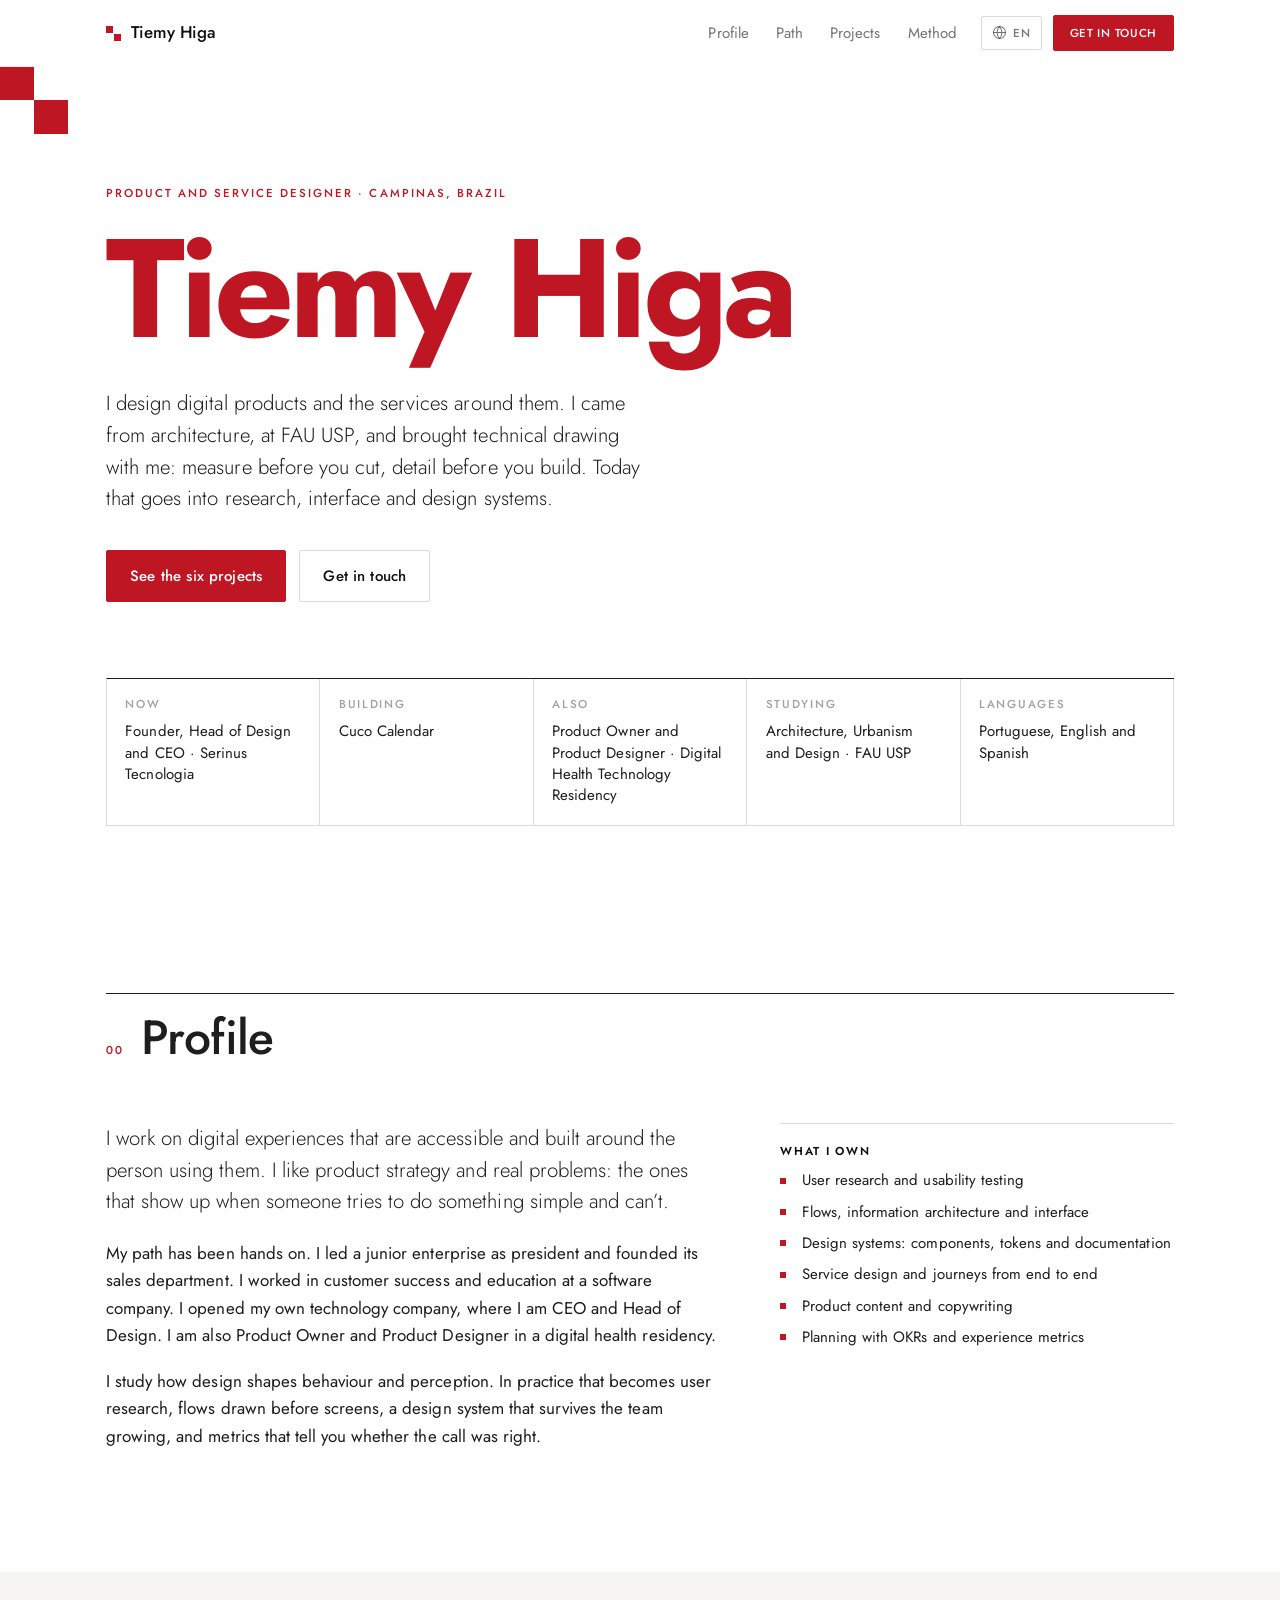
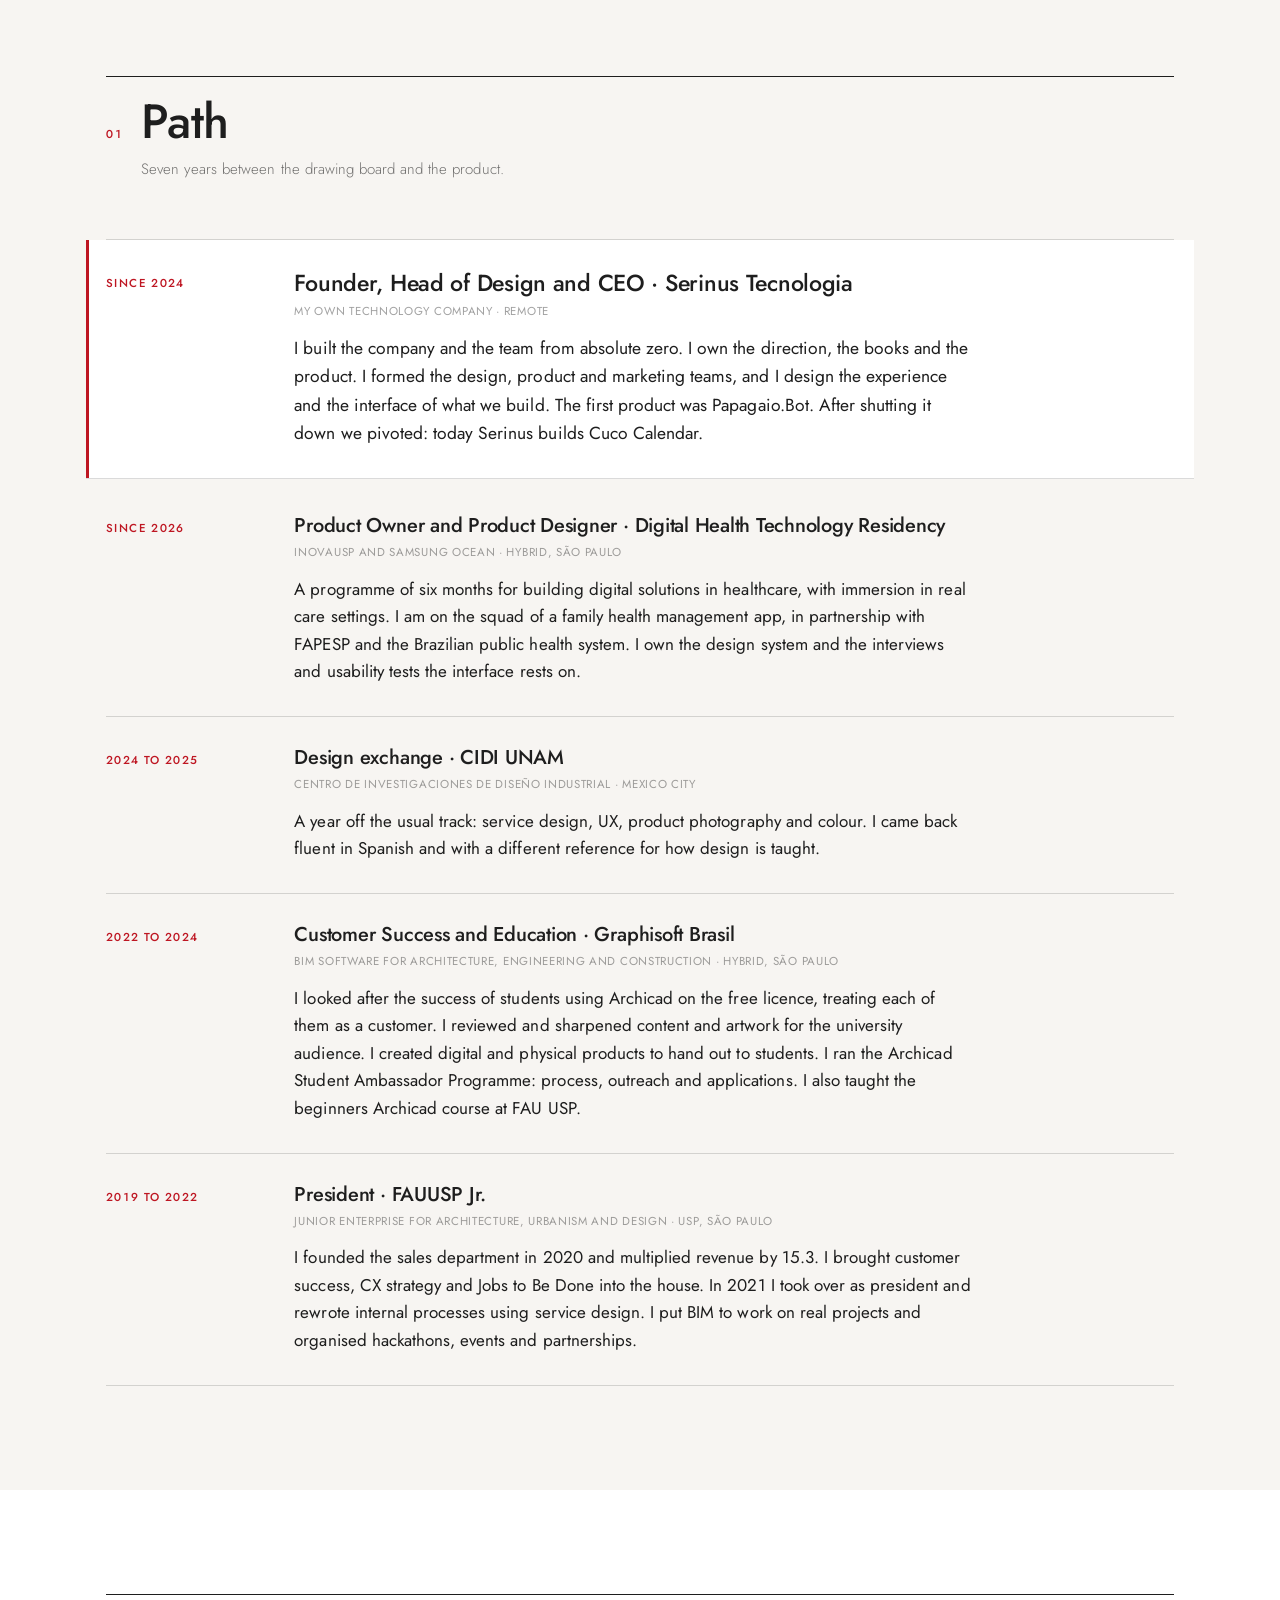
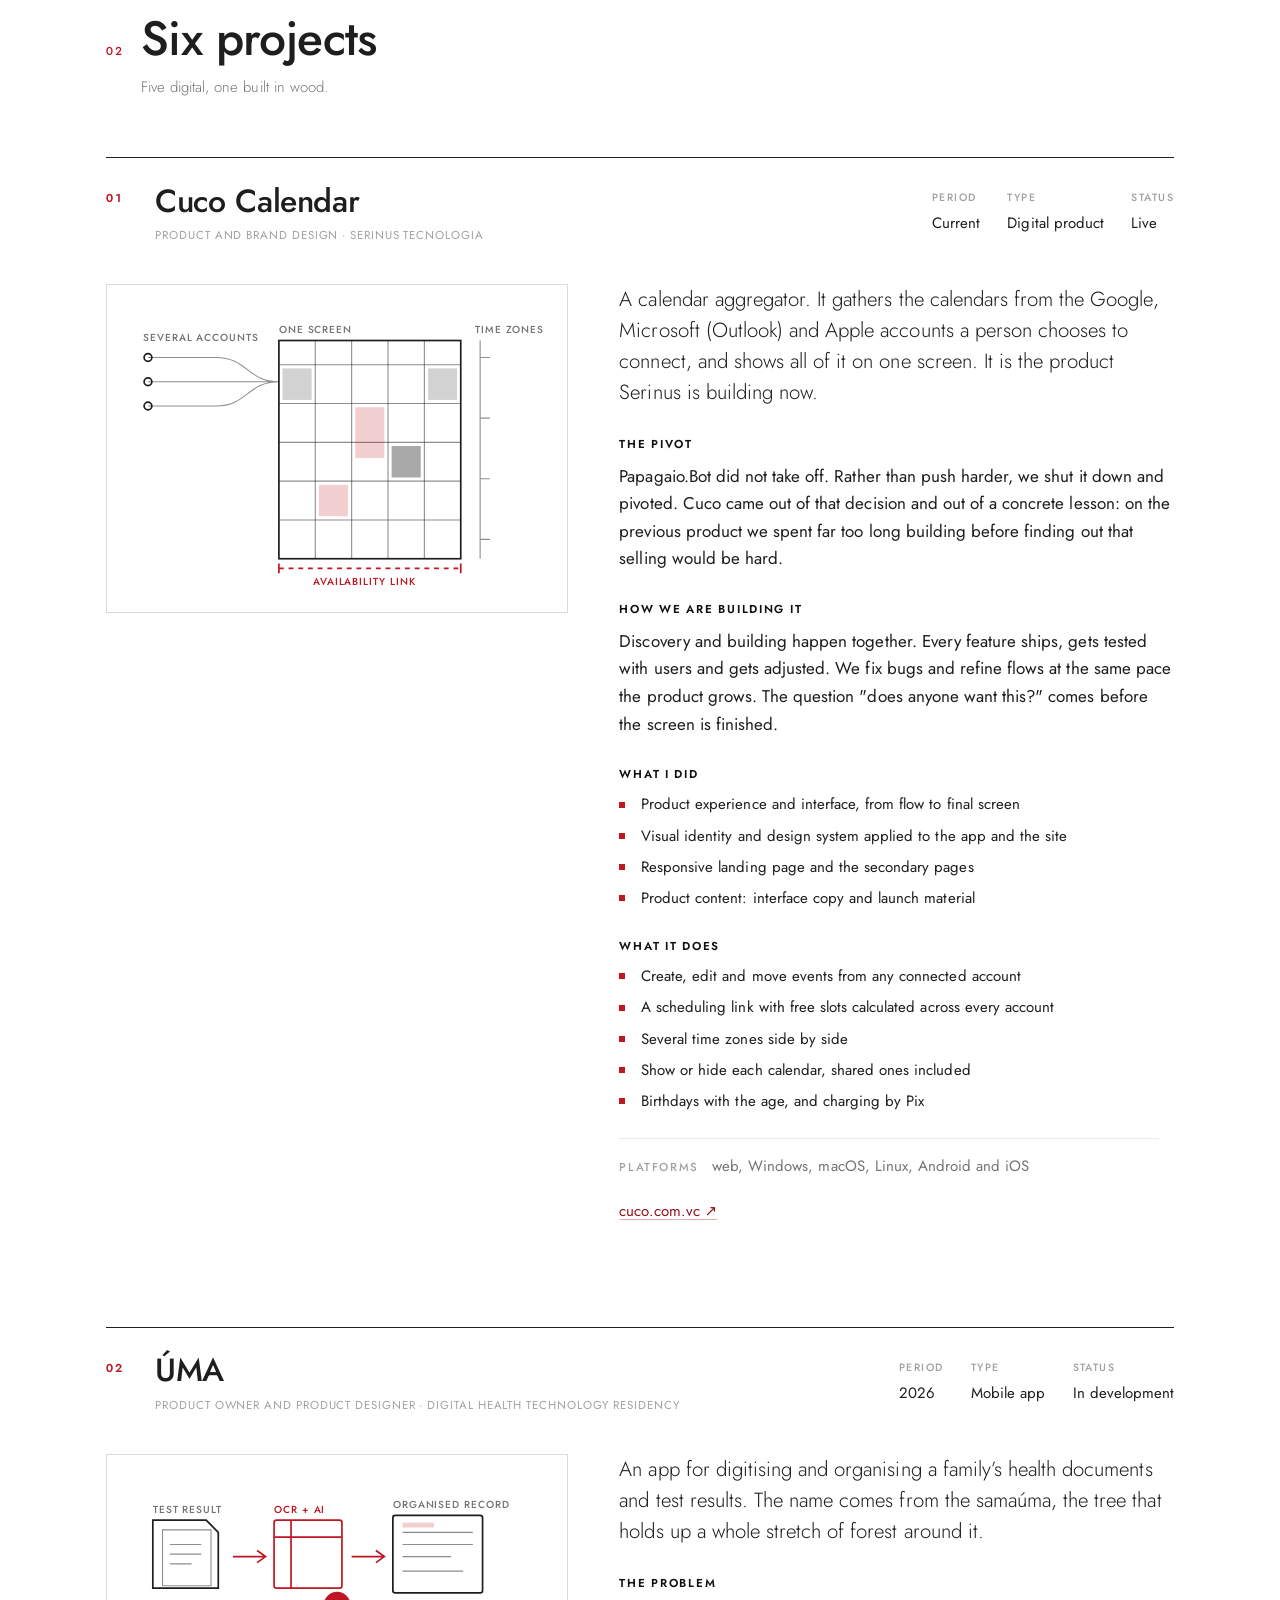
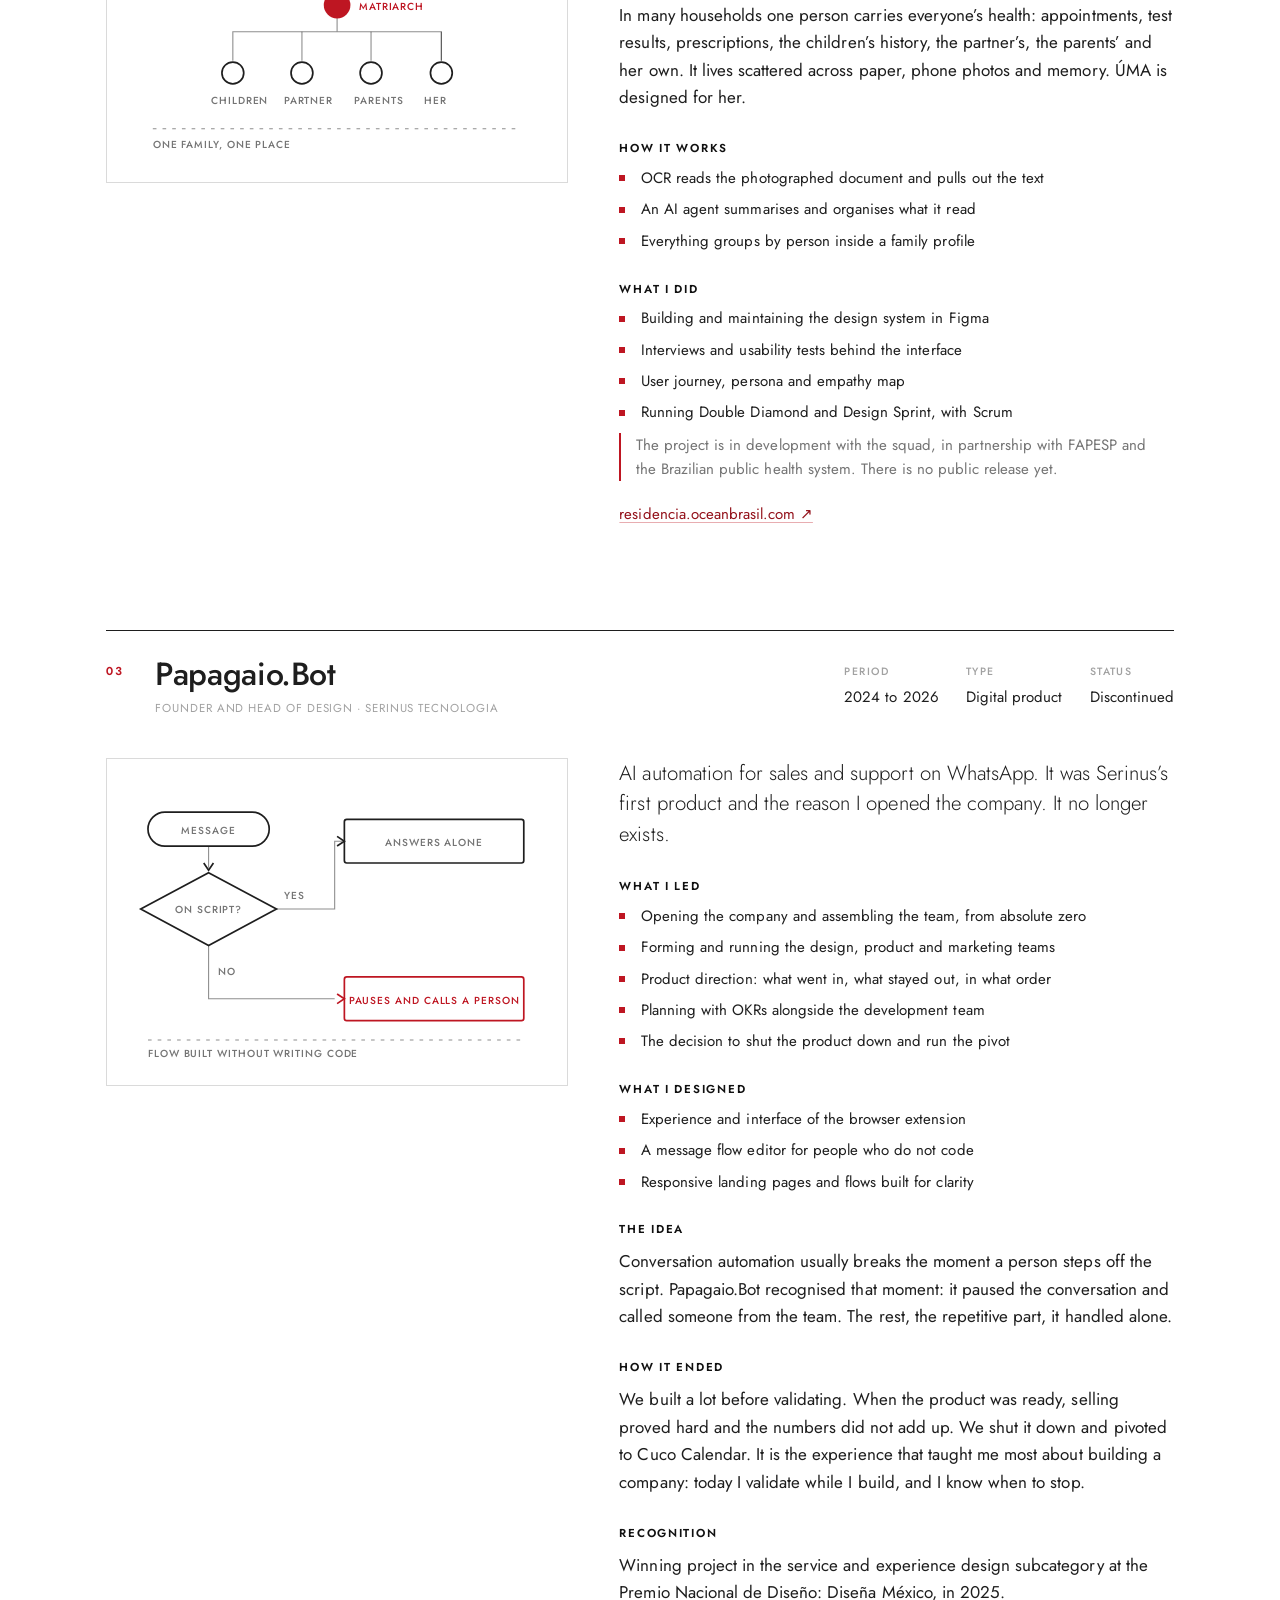
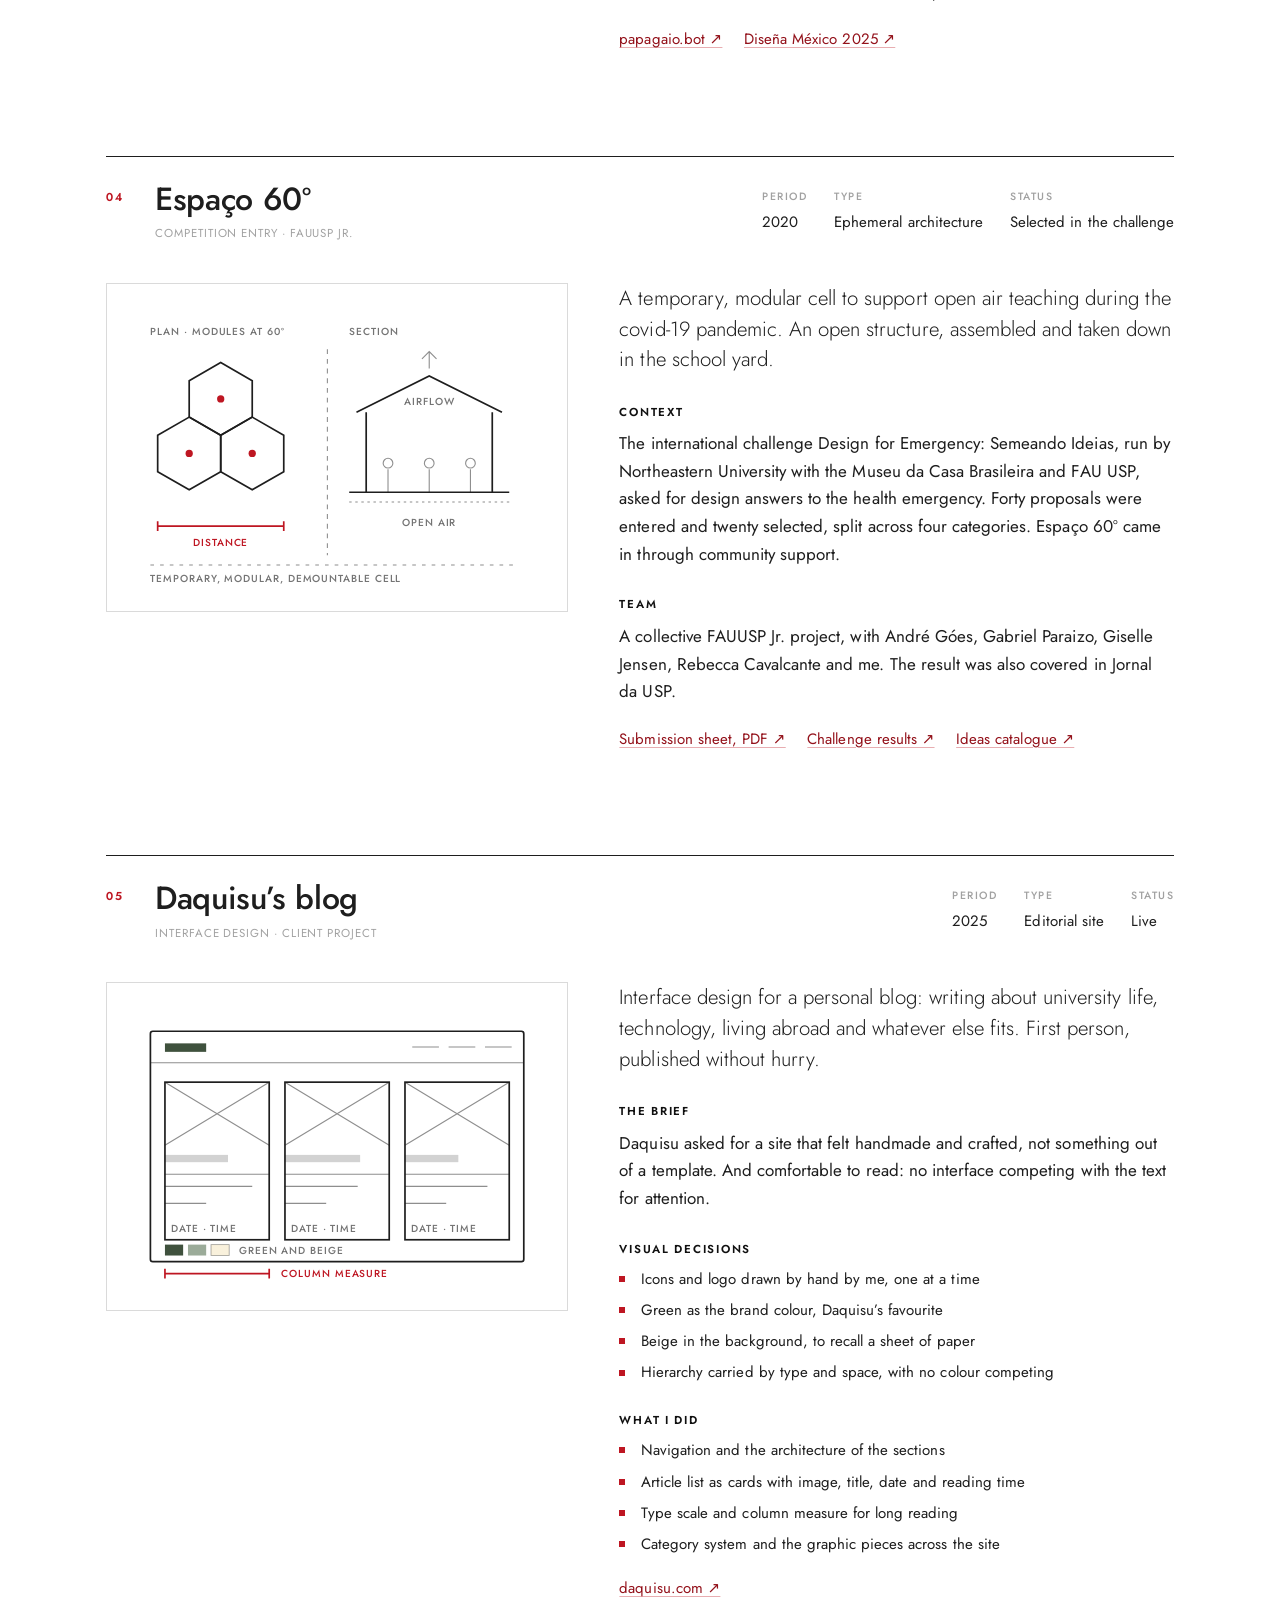
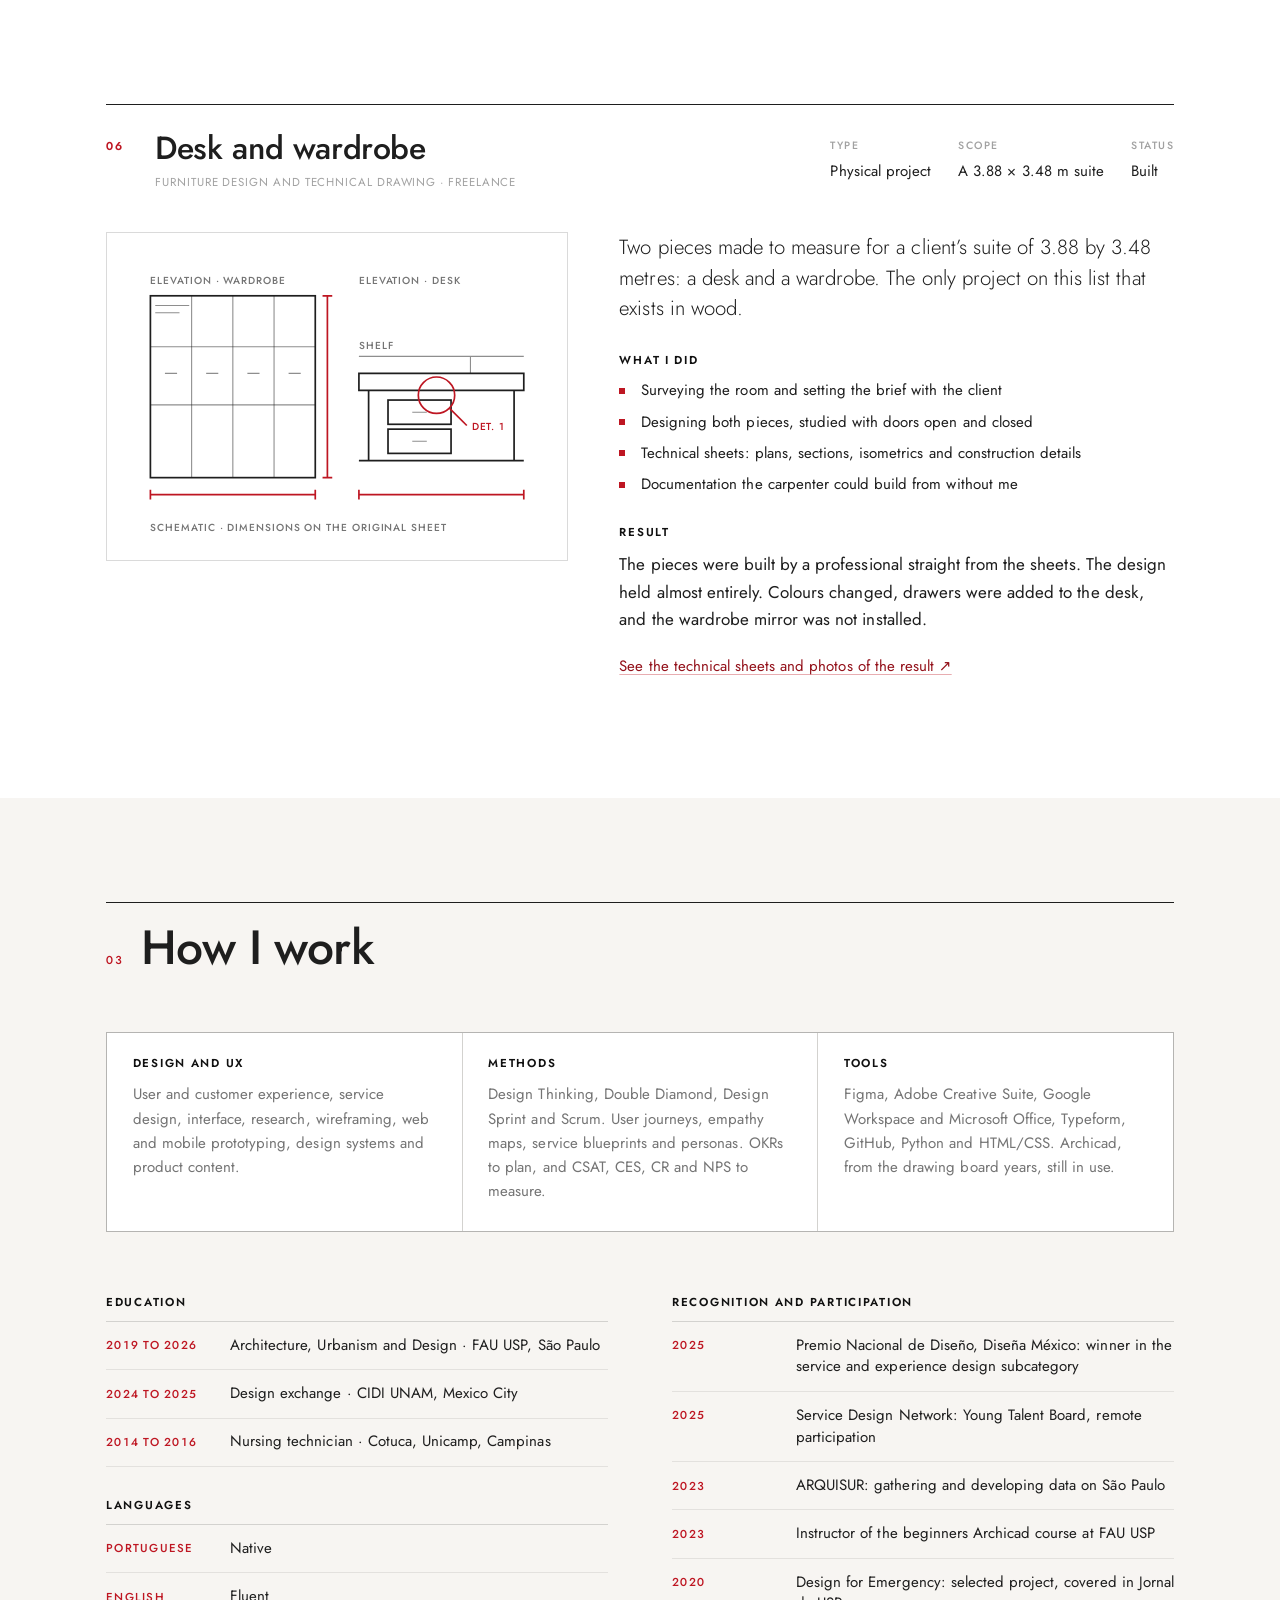
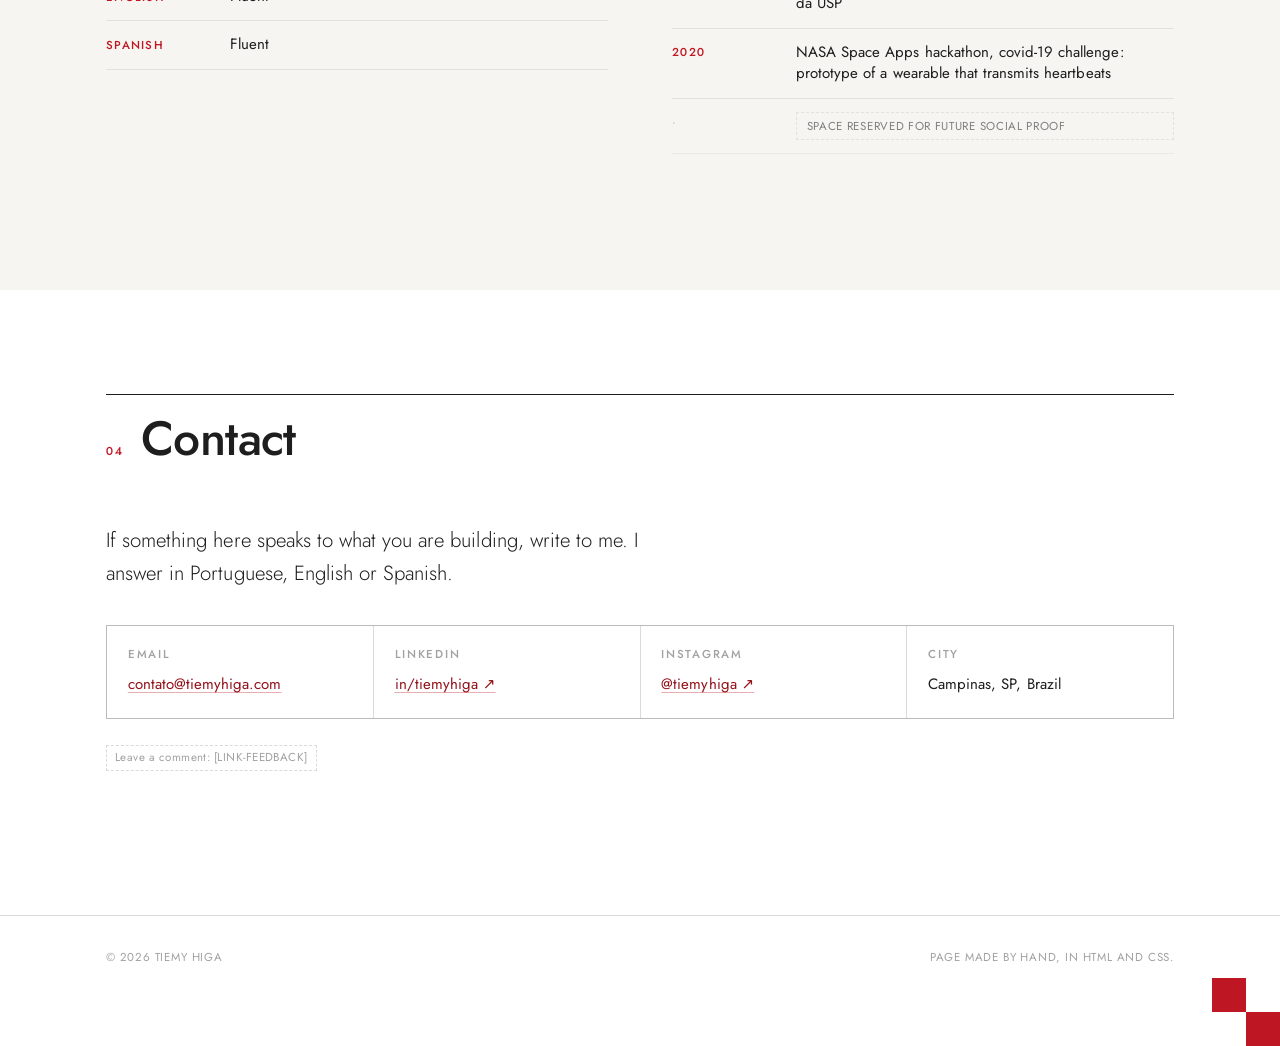
==== commit c1de042a: "Ajusta conteúdo da vitrine: contato, trajetória e as seis pranchas Contato: sai o celular, entra o I" ====
--- a/behring/index.html
+++ b/behring/index.html
@@ -3,13 +3,13 @@
 <head>
 <meta charset="utf-8">
 <meta name="viewport" content="width=device-width, initial-scale=1">
-<title>Tiemy Higa — Designer de produto e de serviço</title>
-<meta name="description" content="Projetos selecionados de Tiemy Higa: produto digital, design de serviço e desenho técnico. São Paulo, Brasil.">
+<title>Tiemy Higa · Designer de produto e de serviço</title>
+<meta name="description" content="Projetos selecionados de Tiemy Higa: produto digital, design de serviço e desenho técnico. Campinas, Brasil.">
 <meta name="color-scheme" content="light">
 <meta name="robots" content="noindex, follow">
 
 <meta property="og:type" content="website">
-<meta property="og:title" content="Tiemy Higa — Designer de produto e de serviço">
+<meta property="og:title" content="Tiemy Higa · Designer de produto e de serviço">
 <meta property="og:description" content="Projetos selecionados: produto digital, design de serviço e desenho técnico.">
 <meta property="og:locale" content="pt_BR">
 
@@ -99,11 +99,15 @@
       <dl class="stamp">
         <div>
           <dt data-i18n="stamp.now.k">Agora</dt>
-          <dd data-i18n="stamp.now.v">Product Owner &amp; Product Designer · Residência Tecnológica em Saúde Digital</dd>
+          <dd data-i18n="stamp.now.v">Fundadora, Head of Design e CEO · Serinus Tecnologia</dd>
         </div>
         <div>
           <dt data-i18n="stamp.build.k">Construindo</dt>
-          <dd data-i18n="stamp.build.v">Cuco Calendar, na Serinus Tecnologia</dd>
+          <dd data-i18n="stamp.build.v">Cuco Calendar</dd>
+        </div>
+        <div>
+          <dt data-i18n="stamp.also.k">Também</dt>
+          <dd data-i18n="stamp.also.v">Product Owner e Product Designer · Residência Tecnológica em Saúde Digital</dd>
         </div>
         <div>
           <dt data-i18n="stamp.edu.k">Formação</dt>
@@ -129,14 +133,14 @@
         <div class="cols__main">
           <p class="lead" data-i18n="perfil.p1">
             Trabalho com experiências digitais acessíveis e centradas em quem usa.
-            Gosto de estratégia de produto e de problemas reais — os que aparecem quando
+            Gosto de estratégia de produto e de problemas reais: os que aparecem quando
             alguém tenta fazer uma coisa simples e não consegue.
           </p>
           <p data-i18n="perfil.p2">
             Meu percurso é de campo. Presidi uma empresa júnior e fundei o setor comercial dela.
-            Trabalhei com marketing educacional e sucesso do cliente numa empresa de software.
-            Fundei uma empresa de tecnologia e liderei design, produto e marketing do zero.
-            Hoje sou Product Owner e Product Designer numa residência em saúde digital.
+            Trabalhei com sucesso do cliente e educação numa empresa de software.
+            Abri a minha própria empresa de tecnologia, onde sou CEO e Head of Design.
+            Também sou Product Owner e Product Designer numa residência em saúde digital.
           </p>
           <p data-i18n="perfil.p3">
             Estudo como o design molda comportamento e percepção. Na prática, isso vira
@@ -170,36 +174,37 @@
       </div>
 
       <ol class="time">
+        <li class="time__row time__row--lead reveal">
+          <p class="time__when" data-i18n="traj.1.when">Desde 2024</p>
+          <div class="time__what">
+            <h3 data-i18n="traj.1.title">Fundadora, Head of Design e CEO · Serinus Tecnologia</h3>
+            <p class="time__where" data-i18n="traj.1.where">Empresa de tecnologia própria · remoto</p>
+            <p data-i18n="traj.1.body">
+              Montei a empresa e o time do zero absoluto. Respondo pela direção, pelas contas
+              e pelo produto. Formei as equipes de design, produto e marketing, e desenho a
+              experiência e a interface do que a gente constrói. O primeiro produto foi o
+              Papagaio.Bot. Depois de descontinuá-lo, pivotamos: hoje a Serinus constrói o
+              Cuco Calendar.
+            </p>
+          </div>
+        </li>
+
         <li class="time__row reveal">
-          <p class="time__when">2019 — 2022</p>
+          <p class="time__when" data-i18n="traj.2.when">Desde 2026</p>
           <div class="time__what">
-            <h3 data-i18n="traj.1.title">Presidente · FAUUSP Jr.</h3>
-            <p class="time__where" data-i18n="traj.1.where">Empresa júnior de arquitetura, urbanismo e design · USP, São Paulo</p>
-            <p data-i18n="traj.1.body">
-              Fundei o departamento comercial em 2020 e multipliquei a receita por 15,3.
-              Trouxe sucesso do cliente, estratégias de CX e Jobs to Be Done para dentro da casa.
-              Em 2021 assumi a presidência e reescrevi processos internos com design de serviço.
-              Implementei BIM em projetos reais e organizei hackathons, eventos e parcerias.
+            <h3 data-i18n="traj.2.title">Product Owner e Product Designer · Residência Tecnológica em Saúde Digital</h3>
+            <p class="time__where" data-i18n="traj.2.where">InovaUSP e Samsung Ocean · híbrido, São Paulo</p>
+            <p data-i18n="traj.2.body">
+              Programa de seis meses para desenvolver soluções digitais para a saúde, com imersão
+              em ambientes reais de atendimento. Estou na squad de um aplicativo de gestão da saúde
+              da família, em parceria com FAPESP e SUS. Cuido do design system, das entrevistas e
+              dos testes de usabilidade que embasam a interface.
             </p>
           </div>
         </li>
 
         <li class="time__row reveal">
-          <p class="time__when">2022 — 2024</p>
-          <div class="time__what">
-            <h3 data-i18n="traj.2.title">Customer Success e marketing educacional · Graphisoft Brasil</h3>
-            <p class="time__where" data-i18n="traj.2.where">Software BIM para arquitetura, engenharia e construção · híbrido, São Paulo</p>
-            <p data-i18n="traj.2.body">
-              Revisei e afinei conteúdo de marketing para público universitário.
-              Cuidei do Programa de Estudantes Embaixadores do Archicad: processo, divulgação e inscrição.
-              Criei material visual para campanhas e eventos educacionais e desenvolvi conteúdo didático
-              para minicursos. Também dei o curso de Archicad para iniciantes na FAU USP.
-            </p>
-          </div>
-        </li>
-
-        <li class="time__row reveal">
-          <p class="time__when">2024 — 2025</p>
+          <p class="time__when" data-i18n="traj.3.when">2024 a 2025</p>
           <div class="time__what">
             <h3 data-i18n="traj.3.title">Intercâmbio em Design · CIDI UNAM</h3>
             <p class="time__where" data-i18n="traj.3.where">Centro de Investigaciones de Diseño Industrial · Cidade do México</p>
@@ -211,28 +216,30 @@
         </li>
 
         <li class="time__row reveal">
-          <p class="time__when">2024 — 2026</p>
+          <p class="time__when" data-i18n="traj.4.when">2022 a 2024</p>
           <div class="time__what">
-            <h3 data-i18n="traj.4.title">Fundadora e Head of Design · Serinus Tecnologia</h3>
-            <p class="time__where" data-i18n="traj.4.where">Empresa de tecnologia própria · remoto</p>
+            <h3 data-i18n="traj.4.title">Customer Success e Educacional · Graphisoft Brasil</h3>
+            <p class="time__where" data-i18n="traj.4.where">Software BIM para arquitetura, engenharia e construção · híbrido, São Paulo</p>
             <p data-i18n="traj.4.body">
-              Montei a empresa e o time. Liderei design, produto e marketing partindo do zero absoluto.
-              O primeiro produto foi o Papagaio.Bot; o atual é o Cuco Calendar.
-              Nos dois, respondo pela experiência, pela interface e pela estratégia que sustenta as duas.
+              Cuidei do sucesso dos estudantes que usam o Archicad na licença gratuita, tratando
+              cada um como cliente. Revisei e afinei conteúdos e artes para o público universitário.
+              Criei produtos digitais e físicos para distribuir entre os estudantes. Conduzi o
+              Programa de Estudantes Embaixadores do Archicad: processo, divulgação e inscrição.
+              Também dei o curso de Archicad para iniciantes na FAU USP.
             </p>
           </div>
         </li>
 
         <li class="time__row reveal">
-          <p class="time__when" data-i18n="traj.5.when">Desde 2026</p>
+          <p class="time__when" data-i18n="traj.5.when">2019 a 2022</p>
           <div class="time__what">
-            <h3 data-i18n="traj.5.title">Product Owner &amp; Product Designer · Residência Tecnológica em Saúde Digital</h3>
-            <p class="time__where" data-i18n="traj.5.where">InovaUSP e Samsung Ocean · híbrido, São Paulo</p>
+            <h3 data-i18n="traj.5.title">Presidente · FAUUSP Jr.</h3>
+            <p class="time__where" data-i18n="traj.5.where">Empresa júnior de arquitetura, urbanismo e design · USP, São Paulo</p>
             <p data-i18n="traj.5.body">
-              Programa de seis meses para desenvolver soluções digitais para a saúde, com imersão
-              em ambientes reais de atendimento. Estou na squad de um aplicativo de gestão da saúde
-              da família, em parceria com FAPESP e SUS. Cuido do design system, das entrevistas e
-              dos testes de usabilidade que embasam a interface.
+              Fundei o departamento comercial em 2020 e multipliquei a receita por 15,3.
+              Trouxe sucesso do cliente, estratégias de CX e Jobs to Be Done para dentro da casa.
+              Em 2021 assumi a presidência e reescrevi processos internos com design de serviço.
+              Implementei BIM em projetos reais e organizei hackathons, eventos e parcerias.
             </p>
           </div>
         </li>
@@ -302,6 +309,21 @@
             <p class="plate__lead" data-i18n="p1.lead">
               Um agregador de calendários. Reúne as agendas das contas Google, Microsoft (Outlook)
               e Apple que a pessoa escolhe conectar, e mostra tudo em uma tela só.
+              É o produto que a Serinus constrói agora.
+            </p>
+
+            <h4 class="minihead" data-i18n="label.pivot">O pivô</h4>
+            <p data-i18n="p1.pivot">
+              O Papagaio.Bot não vingou. Em vez de insistir, encerramos e pivotamos.
+              O Cuco nasceu dessa decisão e de uma lição concreta: no produto anterior
+              passamos tempo demais construindo antes de descobrir que vender seria difícil.
+            </p>
+
+            <h4 class="minihead" data-i18n="label.building">Como estamos construindo</h4>
+            <p data-i18n="p1.building">
+              Discovery e construção acontecem juntos. Cada funcionalidade entra, é testada
+              com usuário e é ajustada. Corrigimos bug e refinamos fluxo no mesmo ritmo em
+              que o produto cresce. A pergunta "alguém quer isso?" vem antes de a tela ficar pronta.
             </p>
 
             <h4 class="minihead" data-i18n="label.did">O que eu fiz</h4>
@@ -328,9 +350,6 @@
 
             <p class="links">
               <a href="https://cuco.com.vc/" target="_blank" rel="noopener">cuco.com.vc ↗</a>
-              <a class="ph" href="[LINK-WEB]">[LINK-WEB]</a>
-              <a class="ph" href="[LINK-ANDROID]">Google Play — [LINK-ANDROID]</a>
-              <a class="ph" href="[LINK-IOS]">App Store — [LINK-IOS]</a>
             </p>
           </div>
         </div>
@@ -433,9 +452,9 @@
             <p class="plate__role" data-i18n="p3.role">Fundadora e Head of Design · Serinus Tecnologia</p>
           </div>
           <dl class="plate__meta">
-            <div><dt data-i18n="meta.period">Período</dt><dd>2024 — 2026</dd></div>
+            <div><dt data-i18n="meta.period">Período</dt><dd data-i18n="p3.period">2024 a 2026</dd></div>
             <div><dt data-i18n="meta.kind">Tipo</dt><dd data-i18n="p3.kind">Produto digital</dd></div>
-            <div><dt data-i18n="meta.status">Situação</dt><dd data-i18n="p3.status">Primeiro produto da empresa</dd></div>
+            <div><dt data-i18n="meta.status">Situação</dt><dd data-i18n="p3.status">Descontinuado</dd></div>
           </dl>
         </header>
 
@@ -462,31 +481,45 @@
 
           <div class="plate__text">
             <p class="plate__lead" data-i18n="p3.lead">
-              Automação de atendimento e vendas no WhatsApp com IA. Foi o primeiro produto da
-              Serinus e o motivo de eu ter montado a empresa.
-            </p>
+              Automação de atendimento e vendas no WhatsApp com IA. Foi o primeiro produto
+              da Serinus e o motivo de eu ter aberto a empresa. Não existe mais.
+            </p>
+
+            <h4 class="minihead" data-i18n="label.led">O que eu liderei</h4>
+            <ul class="ticks">
+              <li data-i18n="p3.led.1">Abertura da empresa e montagem do time, do zero absoluto</li>
+              <li data-i18n="p3.led.2">Formação e condução das equipes de design, produto e marketing</li>
+              <li data-i18n="p3.led.3">Direção de produto: o que entrava, o que ficava de fora, em que ordem</li>
+              <li data-i18n="p3.led.4">Planejamento com OKRs junto do time de desenvolvimento</li>
+              <li data-i18n="p3.led.5">Decisão de encerrar o produto e conduzir o pivô</li>
+            </ul>
+
+            <h4 class="minihead" data-i18n="label.designed">O que eu desenhei</h4>
+            <ul class="ticks">
+              <li data-i18n="p3.des.1">Experiência e interface da extensão para navegador</li>
+              <li data-i18n="p3.des.2">Editor de fluxos de mensagem para quem não programa</li>
+              <li data-i18n="p3.des.3">Landing pages responsivas e fluxos com foco em clareza</li>
+            </ul>
 
             <h4 class="minihead" data-i18n="label.idea">A ideia</h4>
             <p data-i18n="p3.idea">
               Automação de conversa costuma travar no momento em que a pessoa sai do roteiro.
-              O Papagaio.Bot reconhece esse momento: pausa a conversa e chama alguém do time.
-              O resto — a parte repetitiva — ele resolve sozinho.
-            </p>
-
-            <h4 class="minihead" data-i18n="label.did">O que eu fiz</h4>
-            <ul class="ticks">
-              <li data-i18n="p3.did.1">Experiência e interface da extensão para navegador</li>
-              <li data-i18n="p3.did.2">Editor de fluxos de mensagem para quem não programa</li>
-              <li data-i18n="p3.did.3">Landing pages responsivas e fluxos com foco em clareza</li>
-              <li data-i18n="p3.did.4">Redação, peças visuais e apresentações de produto</li>
-              <li data-i18n="p3.did.5">Planejamento com OKRs junto do time de desenvolvimento</li>
-              <li data-i18n="p3.did.6">Formação das equipes de design, produto e marketing</li>
-            </ul>
+              O Papagaio.Bot reconhecia esse momento: pausava a conversa e chamava alguém do time.
+              O resto, a parte repetitiva, ele resolvia sozinho.
+            </p>
+
+            <h4 class="minihead" data-i18n="label.ended">Como terminou</h4>
+            <p data-i18n="p3.ended">
+              Construímos muito antes de validar. Quando o produto ficou pronto, vender
+              se mostrou difícil, e a conta não fechava. Encerramos e pivotamos para o
+              Cuco Calendar. Foi a experiência que mais me ensinou sobre empreender:
+              hoje eu valido enquanto construo, e sei a que hora parar.
+            </p>
 
             <h4 class="minihead" data-i18n="label.recog">Reconhecimento</h4>
             <p data-i18n="p3.recog">
               Projeto vencedor da subcategoria de desenho de serviço e experiências no
-              Premio Nacional de Diseño — Diseña México, em 2025.
+              Premio Nacional de Diseño: Diseña México, em 2025.
             </p>
 
             <p class="links">
@@ -557,7 +590,7 @@
 
             <h4 class="minihead" data-i18n="label.context">Contexto</h4>
             <p data-i18n="p4.context">
-              O desafio internacional Design for Emergency — Semeando Ideias, promovido pela
+              O desafio internacional Design for Emergency: Semeando Ideias, promovido pela
               Northeastern University com o Museu da Casa Brasileira e a FAU USP, pedia respostas
               de projeto para a emergência sanitária. Foram quarenta propostas inscritas e vinte
               selecionadas, divididas em quatro categorias. O Espaço 60º entrou pela categoria
@@ -570,16 +603,10 @@
               Rebecca Cavalcante e eu. O resultado também saiu no Jornal da USP.
             </p>
 
-            <h4 class="minihead" data-i18n="label.why">Por que continua aqui</h4>
-            <p data-i18n="p4.why">
-              Foi o primeiro projeto em que a restrição veio de fora e era inegociável:
-              distância entre pessoas, ar circulando, montagem rápida, custo baixo.
-              A geometria de 60º saiu daí, não do desenho bonito.
-            </p>
-
             <p class="links">
-              <a href="https://revistaprojeto.com.br/noticias/resultado-do-desafio-design-for-emergency-semeando-ideias/" target="_blank" rel="noopener">Resultado do desafio ↗</a>
-              <a href="https://designforemergency.com/ideas-catalogue" target="_blank" rel="noopener">Catálogo de ideias ↗</a>
+              <a href="https://static1.squarespace.com/static/5e6d3182123de724cda7e862/t/5f31b94a1871f80bd07cad4a/1597094223616/Espaco+60_Compressed.pdf" target="_blank" rel="noopener" data-i18n="p4.linkSheet">Prancha de entrega, PDF ↗</a>
+              <a href="https://revistaprojeto.com.br/noticias/resultado-do-desafio-design-for-emergency-semeando-ideias/" target="_blank" rel="noopener" data-i18n="p4.linkResult">Resultado do desafio ↗</a>
+              <a href="https://designforemergency.com/ideas-catalogue" target="_blank" rel="noopener" data-i18n="p4.linkCat">Catálogo de ideias ↗</a>
             </p>
           </div>
         </div>
@@ -605,7 +632,7 @@
             <svg viewBox="0 0 340 230" role="img" data-i18n-attr="aria-label:p5.alt">
               <g class="d-ink"><rect x="16" y="20" width="308" height="190" rx="2"/></g>
               <path class="d-thin" d="M16 46h308"/>
-              <rect class="d-crimf" x="28" y="30" width="34" height="7"/>
+              <rect x="28" y="30" width="34" height="7" fill="#3f513d"/>
               <g class="d-thin"><path d="M232 33h22M262 33h22M292 33h22"/></g>
               <g class="d-ink"><rect x="28" y="62" width="86" height="130"/></g>
               <g class="d-thin"><path d="M28 62l86 52M114 62l-86 52"/></g>
@@ -622,6 +649,13 @@
               <rect class="d-fill" x="226" y="122" width="44" height="6"/>
               <g class="d-thin"><path d="M226 138h86M226 148h68M226 162h34"/></g>
               <text class="d-lab" x="231" y="186" data-i18n="d5.a">data · tempo</text>
+              <!-- especificação de cor: a paleta real do site -->
+              <g>
+                <rect x="28" y="196" width="15" height="9" fill="#3f513d"/>
+                <rect x="47" y="196" width="15" height="9" fill="#9bab99"/>
+                <rect x="66" y="196" width="15" height="9" fill="#f9f1dc" stroke="rgba(30,30,30,.4)" stroke-width=".7"/>
+              </g>
+              <text class="d-lab" x="89" y="204" data-i18n="d5.c">verde e bege</text>
               <g class="d-crim"><path d="M28 220h86M28 216v8M114 216v8"/></g>
               <text class="d-lab d-lab--crim" x="124" y="223" data-i18n="d5.b">medida de coluna</text>
             </svg>
@@ -636,17 +670,25 @@
 
             <h4 class="minihead" data-i18n="label.brief">O pedido</h4>
             <p data-i18n="p5.brief">
-              Um site em que ler fosse confortável. Nada de interface disputando atenção
-              com o texto. A decisão de projeto foi trabalhar a hierarquia com tipografia
-              e espaço, e deixar a cor fora do caminho.
-            </p>
+              O Daquisu pediu um site com cara de manual e artesanal, que não parecesse
+              saído de um template. E que fosse confortável de ler: nada de interface
+              disputando atenção com o texto.
+            </p>
+
+            <h4 class="minihead" data-i18n="label.visual">Decisões visuais</h4>
+            <ul class="ticks">
+              <li data-i18n="p5.vis.1">Ícones e logotipo desenhados à mão por mim, um a um</li>
+              <li data-i18n="p5.vis.2">Verde como cor da marca, a cor favorita do Daquisu</li>
+              <li data-i18n="p5.vis.3">Bege no fundo, para lembrar a folha de papel</li>
+              <li data-i18n="p5.vis.4">Hierarquia levada pela tipografia e pelo espaço, sem cor competindo</li>
+            </ul>
 
             <h4 class="minihead" data-i18n="label.did">O que eu fiz</h4>
             <ul class="ticks">
               <li data-i18n="p5.did.1">Navegação e arquitetura das seções</li>
               <li data-i18n="p5.did.2">Lista de artigos em cartões com imagem, título, data e tempo de leitura</li>
               <li data-i18n="p5.did.3">Escala tipográfica e medida de coluna para leitura longa</li>
-              <li data-i18n="p5.did.4">Paleta neutra e sistema de categorias</li>
+              <li data-i18n="p5.did.4">Sistema de categorias e as peças gráficas do site</li>
             </ul>
 
             <p class="links">
@@ -723,11 +765,8 @@
               mesa e o espelho do guarda-roupas não foi instalado.
             </p>
 
-            <h4 class="minihead" data-i18n="label.why">Por que continua aqui</h4>
-            <p data-i18n="p6.why">
-              É o exercício mais direto de entregar uma especificação que outra pessoa executa
-              sozinha. Se o desenho estiver ambíguo, o erro aparece serrado, em madeira.
-              É a mesma disciplina que uso hoje ao documentar um design system.
+            <p class="links">
+              <a href="https://tiemyhiga.com/behring/projeto06" data-i18n="p6.link">Ver as pranchas técnicas e as fotos do resultado ↗</a>
             </p>
           </div>
         </div>
@@ -764,7 +803,7 @@
           <h3 class="minihead" data-i18n="met.3.title">Ferramentas</h3>
           <p data-i18n="met.3.body">
             Figma, Adobe Creative Suite, Google Workspace e Microsoft Office, Typeform,
-            GitHub, Python e HTML/CSS. Archicad, do tempo de prancheta — que ainda uso.
+            GitHub, Python e HTML/CSS. Archicad, do tempo de prancheta, que ainda uso.
           </p>
         </div>
       </div>
@@ -774,15 +813,15 @@
           <h3 class="minihead" data-i18n="met.edu.title">Formação</h3>
           <ul class="deflist">
             <li>
-              <span class="deflist__k">2019 — 2026</span>
+              <span class="deflist__k" data-i18n="met.edu.1k">2019 a 2026</span>
               <span class="deflist__v" data-i18n="met.edu.1">Arquitetura, Urbanismo e Design · FAU USP, São Paulo</span>
             </li>
             <li>
-              <span class="deflist__k">2024 — 2025</span>
+              <span class="deflist__k" data-i18n="met.edu.2k">2024 a 2025</span>
               <span class="deflist__v" data-i18n="met.edu.2">Intercâmbio em Design · CIDI UNAM, Cidade do México</span>
             </li>
             <li>
-              <span class="deflist__k">2014 — 2016</span>
+              <span class="deflist__k" data-i18n="met.edu.3k">2014 a 2016</span>
               <span class="deflist__v" data-i18n="met.edu.3">Técnico em Enfermagem · Cotuca, Unicamp, Campinas</span>
             </li>
           </ul>
@@ -800,11 +839,11 @@
           <ul class="deflist">
             <li>
               <span class="deflist__k">2025</span>
-              <span class="deflist__v" data-i18n="met.recog.1">Premio Nacional de Diseño — Diseña México: vencedora na subcategoria de desenho de serviço e experiências</span>
+              <span class="deflist__v" data-i18n="met.recog.1">Premio Nacional de Diseño, Diseña México: vencedora na subcategoria de desenho de serviço e experiências</span>
             </li>
             <li>
               <span class="deflist__k">2025</span>
-              <span class="deflist__v" data-i18n="met.recog.2">Service Design Network — Young Talent Board, participação remota</span>
+              <span class="deflist__v" data-i18n="met.recog.2">Service Design Network: Young Talent Board, participação remota</span>
             </li>
             <li>
               <span class="deflist__k">2023</span>
@@ -823,7 +862,7 @@
               <span class="deflist__v" data-i18n="met.recog.6">Hackathon NASA Space Apps, desafio covid-19: protótipo de um vestível que transmite batimentos</span>
             </li>
             <li class="deflist__ph">
-              <span class="deflist__k">—</span>
+              <span class="deflist__k">·</span>
               <span class="deflist__v" data-i18n="met.recog.ph">Espaço reservado para prova social futura</span>
             </li>
           </ul>
@@ -847,13 +886,13 @@
 
       <ul class="contact">
         <li><span class="contact__k" data-i18n="cta.mail">E-mail</span><a href="mailto:contato@tiemyhiga.com">contato@tiemyhiga.com</a></li>
-        <li><span class="contact__k" data-i18n="cta.phone">Telefone</span><a href="tel:+5519988522405">+55 19 98852 2405</a></li>
         <li><span class="contact__k">LinkedIn</span><a href="https://www.linkedin.com/in/tiemyhiga/" target="_blank" rel="noopener">in/tiemyhiga ↗</a></li>
-        <li><span class="contact__k" data-i18n="cta.city">Cidade</span><span data-i18n="cta.cityv">São Paulo — SP, Brasil</span></li>
+        <li><span class="contact__k">Instagram</span><a href="https://www.instagram.com/tiemyhiga/" target="_blank" rel="noopener">@tiemyhiga ↗</a></li>
+        <li><span class="contact__k" data-i18n="cta.city">Cidade</span><span data-i18n="cta.cityv">Campinas, SP, Brasil</span></li>
       </ul>
 
       <p class="links">
-        <a class="ph" href="[LINK-FEEDBACK]" data-i18n="cta.feedback">Deixar um comentário — [LINK-FEEDBACK]</a>
+        <a class="ph" href="[LINK-FEEDBACK]" data-i18n="cta.feedback">Deixar um comentário: [LINK-FEEDBACK]</a>
       </p>
     </div>
   </section>
--- a/behring/assets/css/styles.css
+++ b/behring/assets/css/styles.css
@@ -330,6 +330,19 @@
   font-variant-numeric: tabular-nums;
   padding-top: .3em;
 }
+/* a linha da Serinus carrega o peso: fundo de papel e fio carmim na lateral */
+.time__row--lead {
+  background: var(--paper);
+  box-shadow: inset 3px 0 0 var(--crimson);
+  /* sangra para os lados na mesma medida do respiro, para o texto continuar
+     alinhado com as linhas de baixo em vez de recuar */
+  padding: 1.9rem 1.25rem;
+  margin-inline: -1.25rem;
+  margin-bottom: .4rem;
+}
+.time__row--lead .time__what h3 { font-size: 1.45rem; }
+.time__row--lead .time__what p:last-child { font-size: 1.09rem; }
+
 .time__what h3 { font-size: 1.25rem; margin-bottom: .35rem; }
 .time__where {
   font-size: var(--t-label); letter-spacing: .06em;
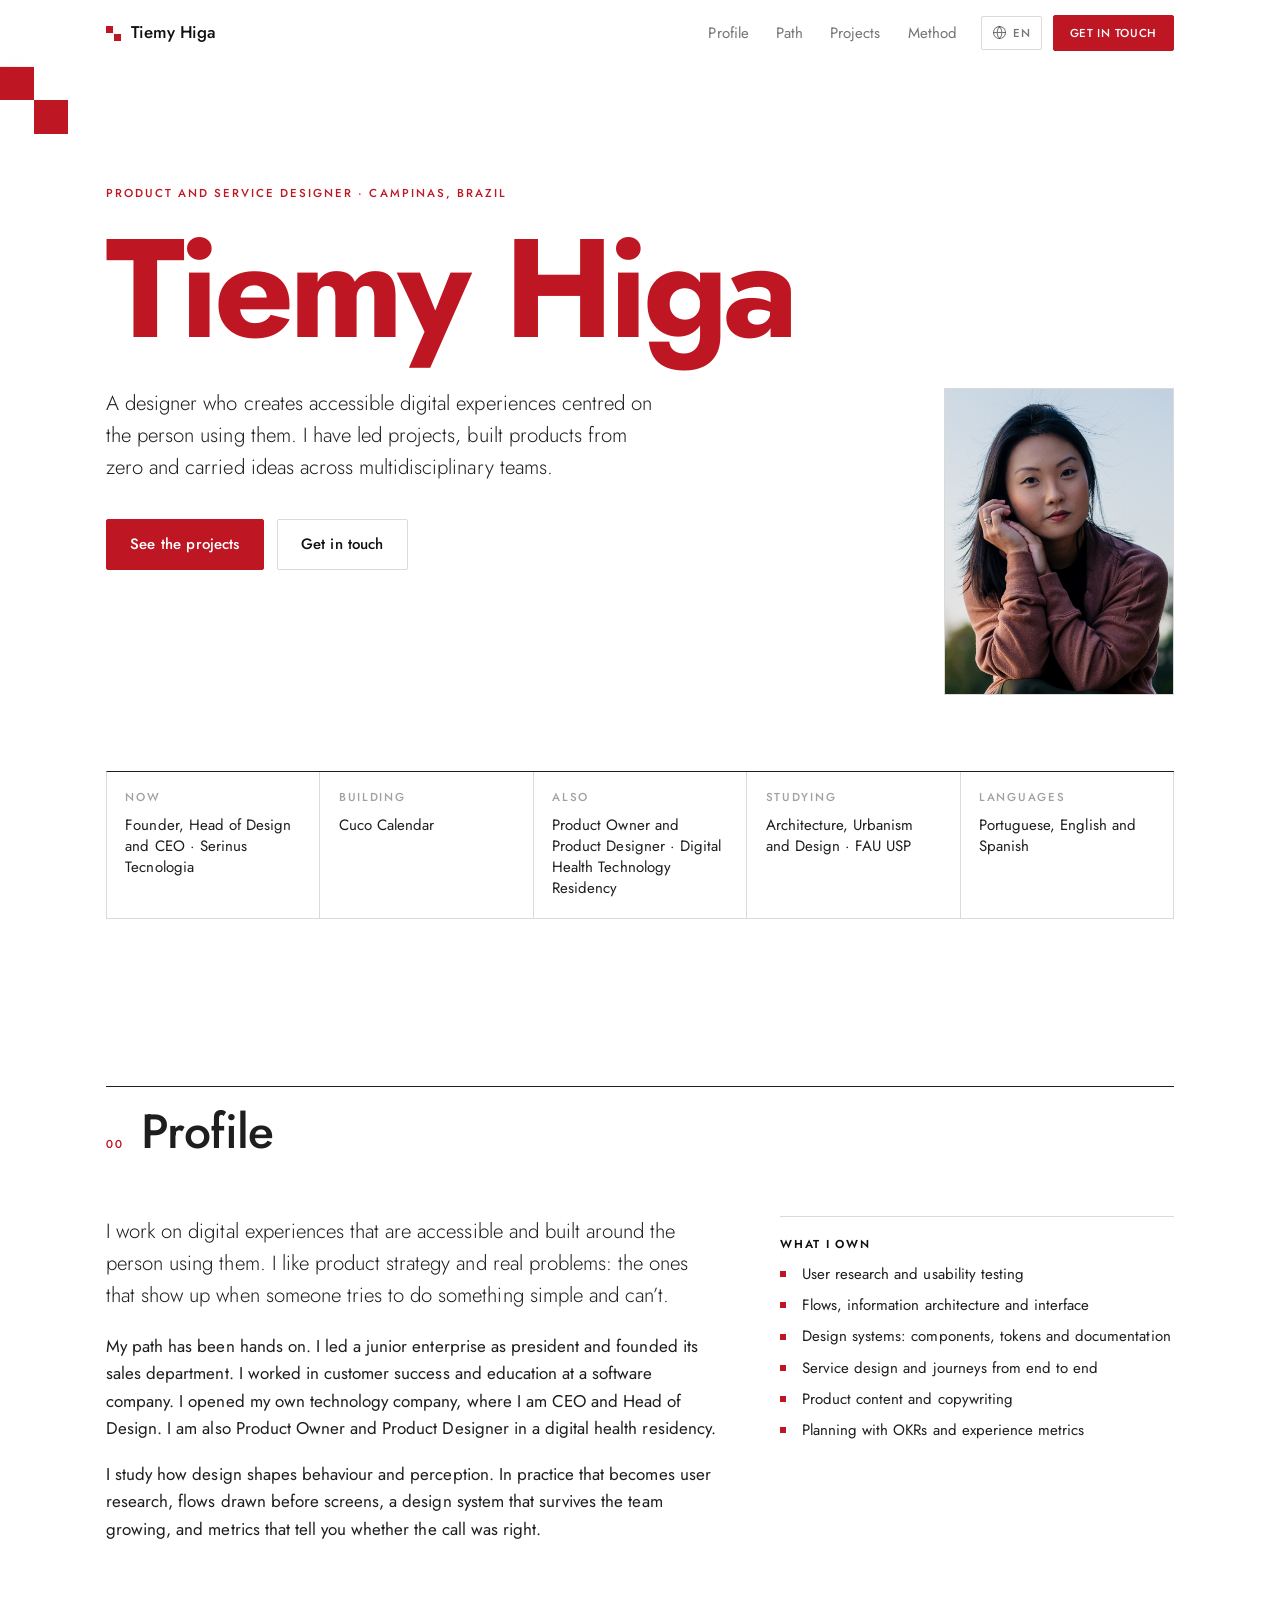
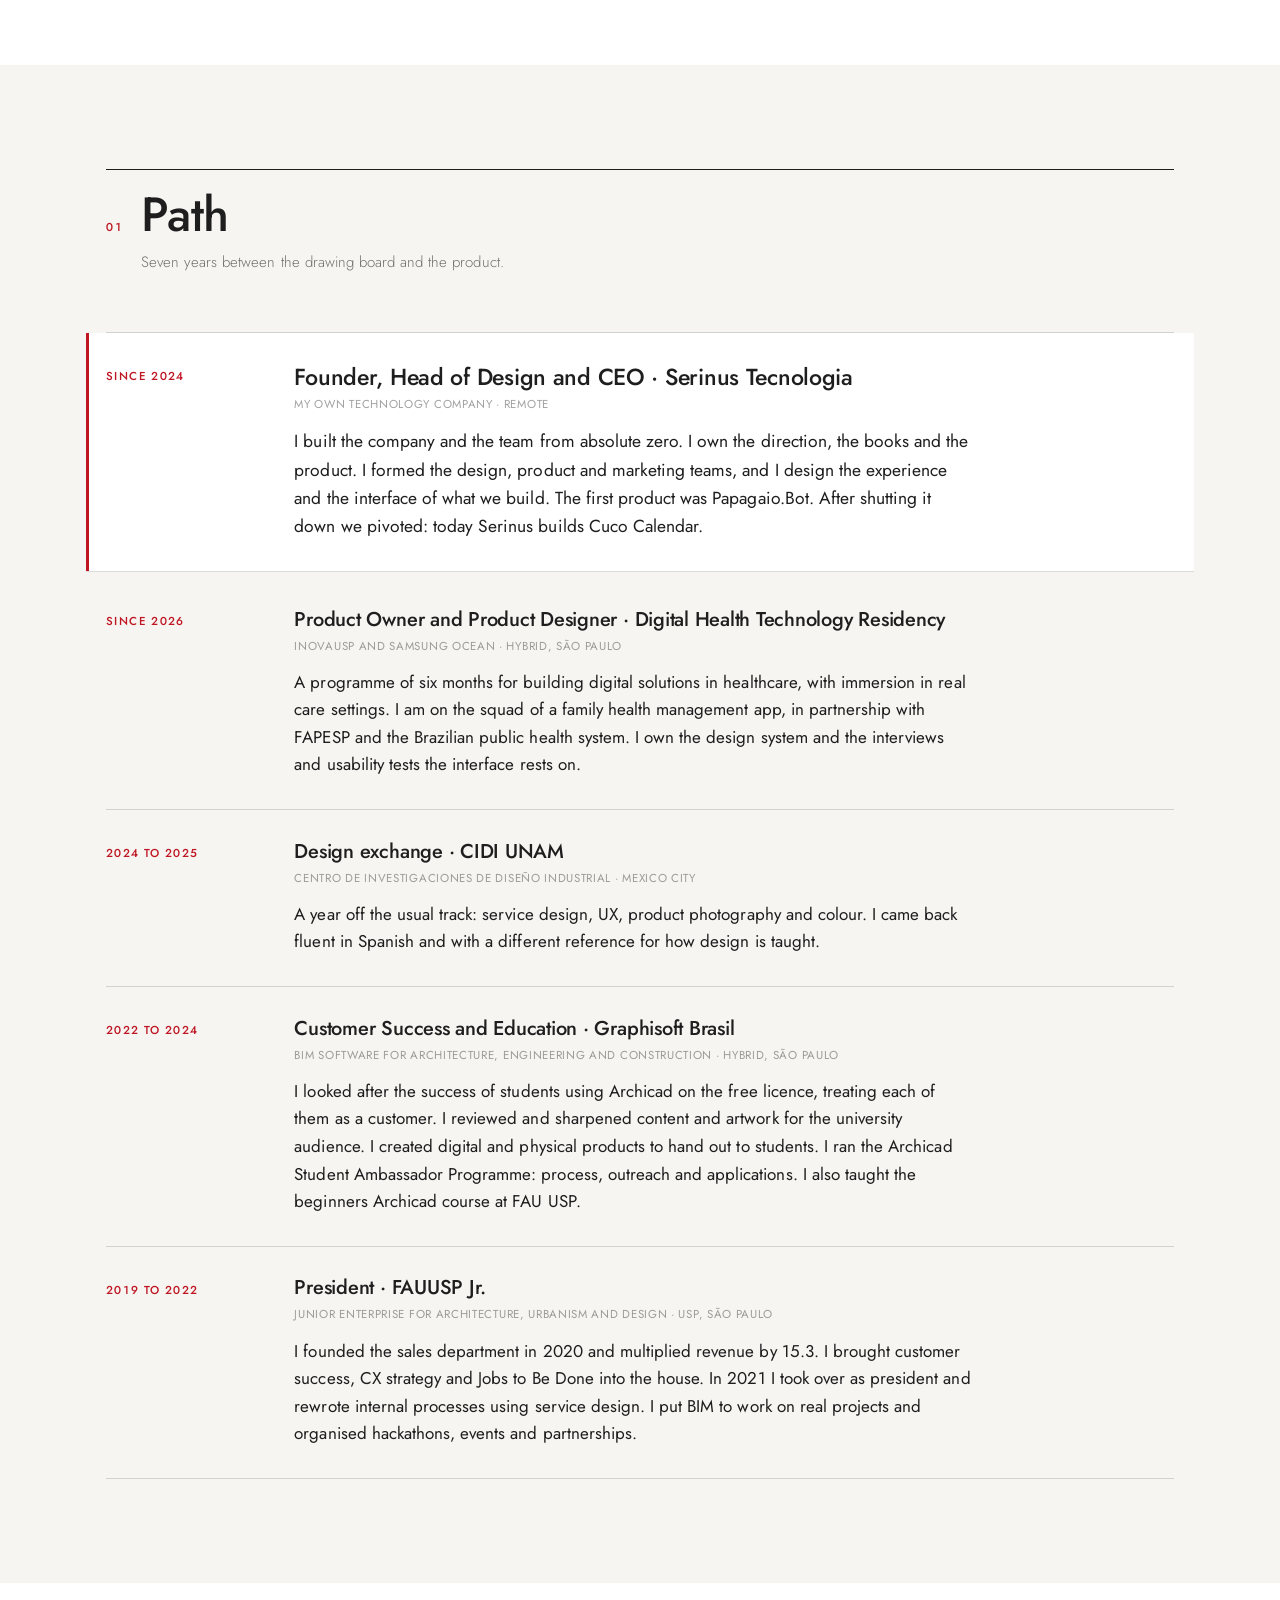
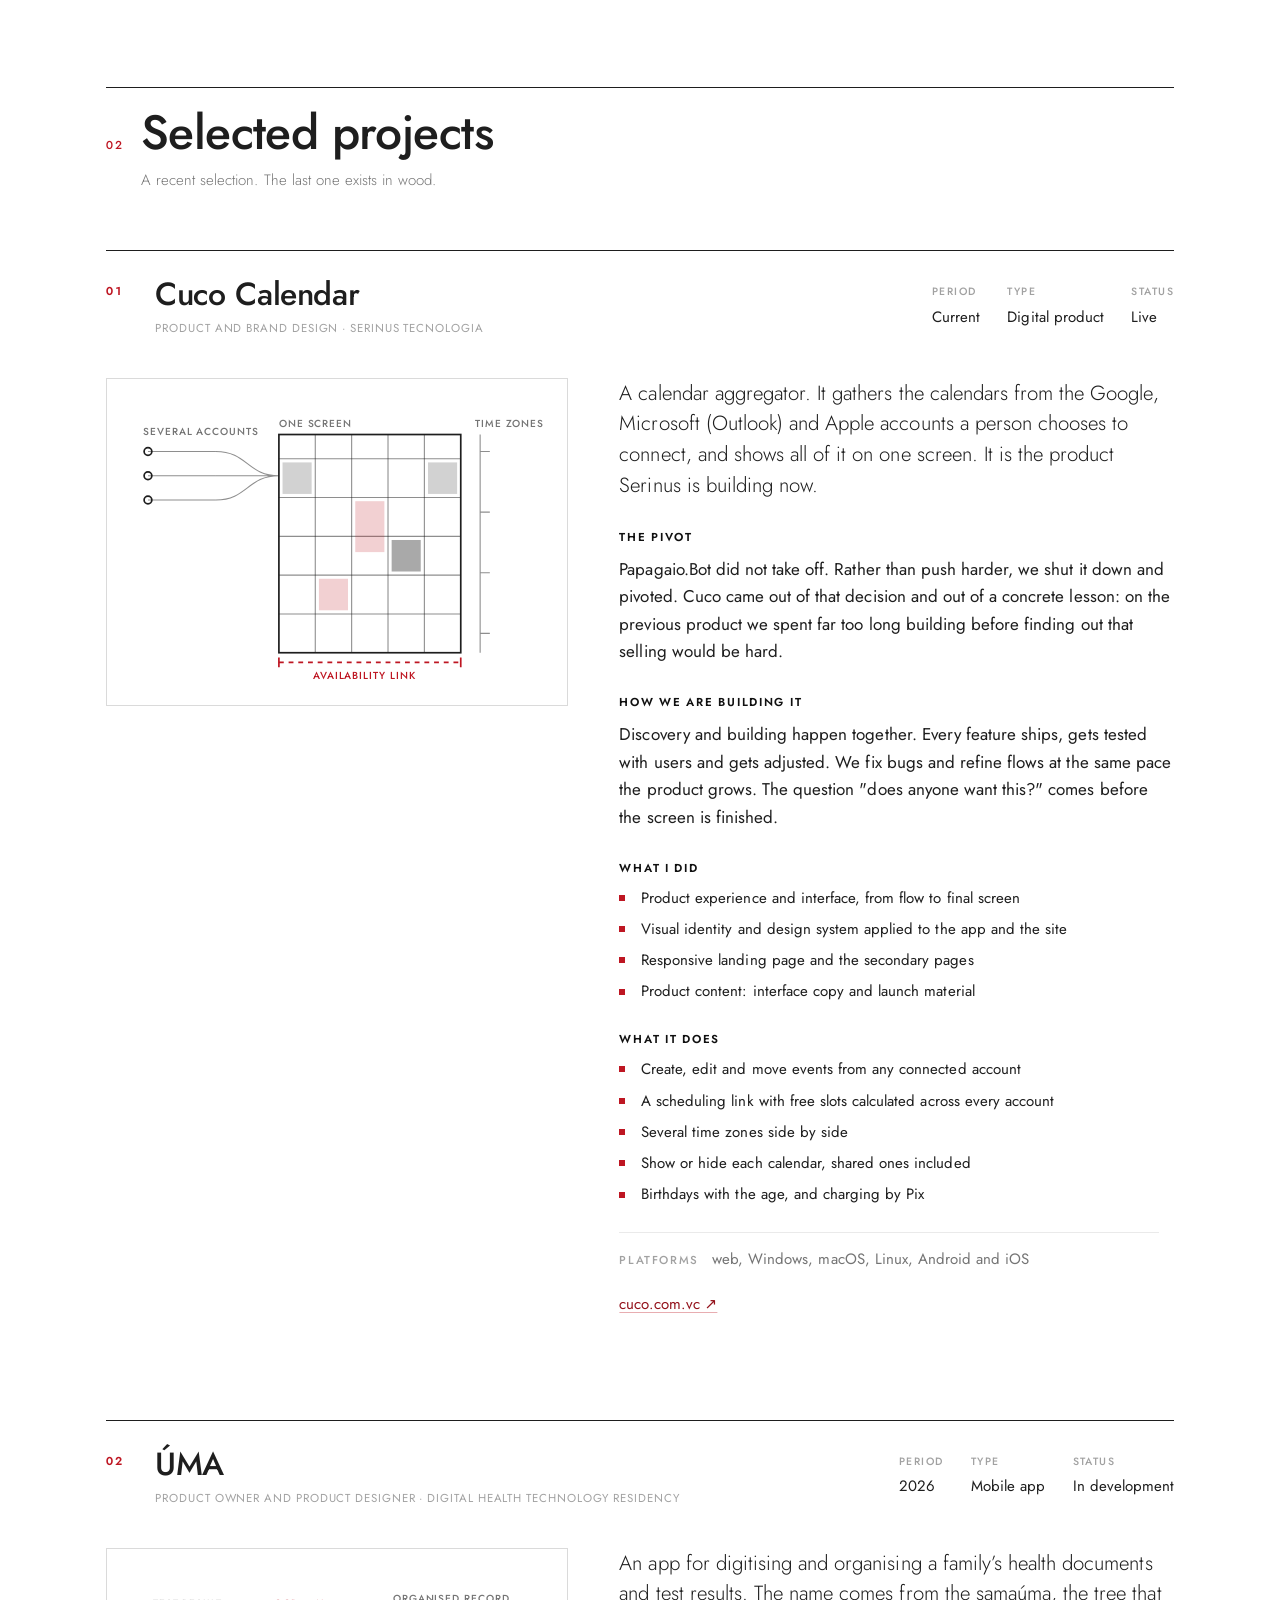
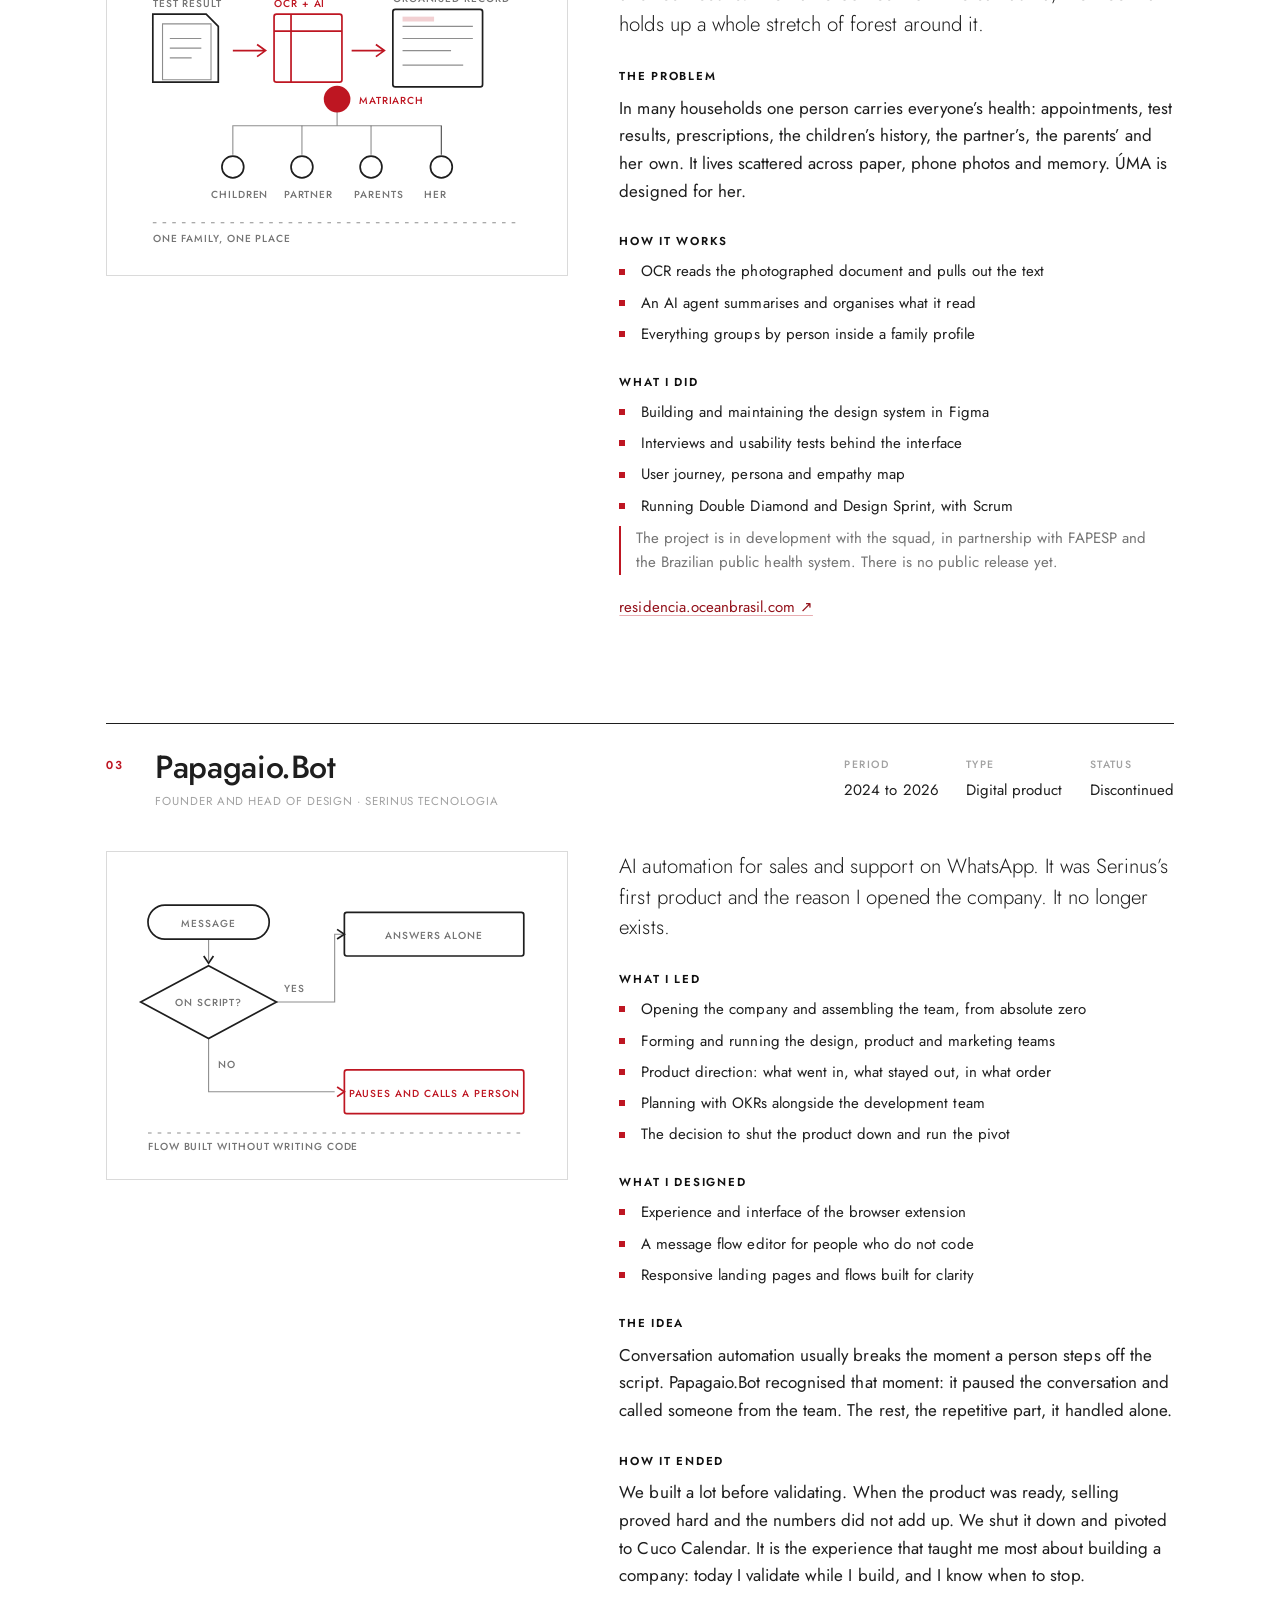
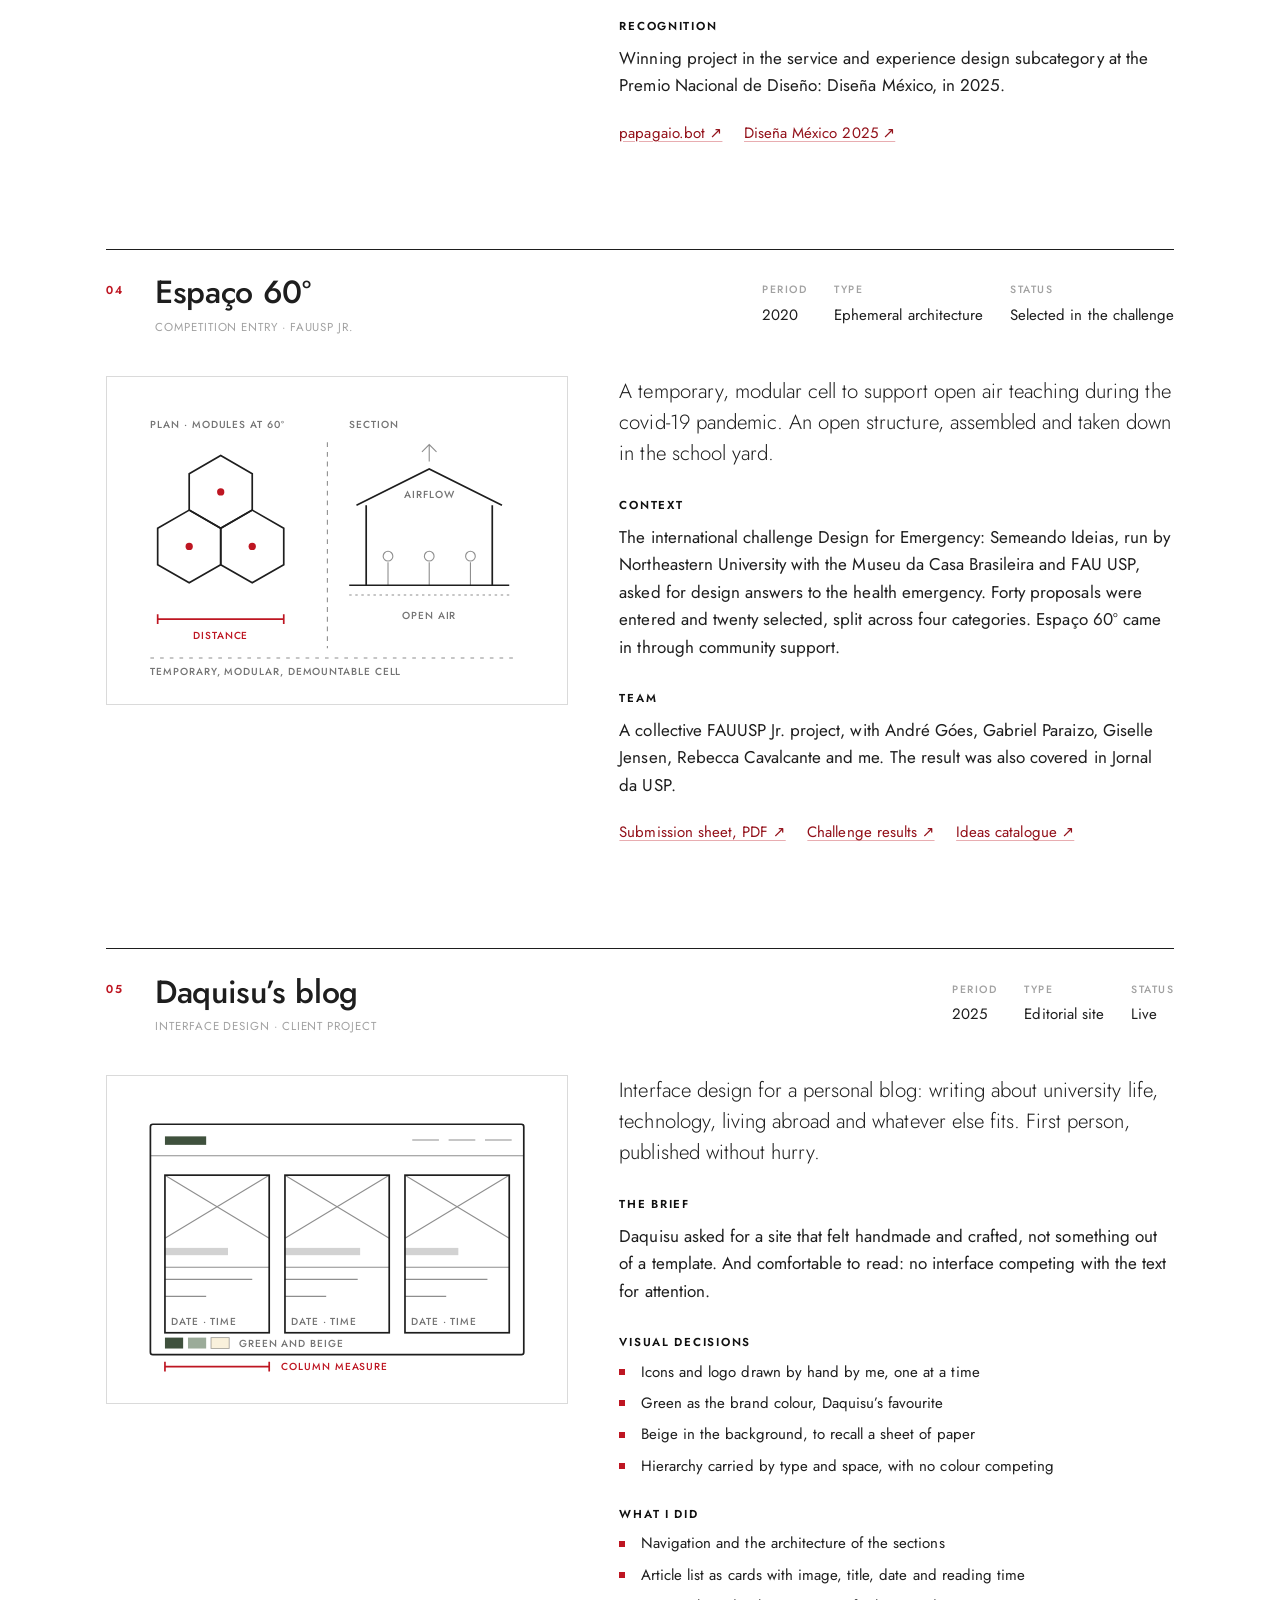
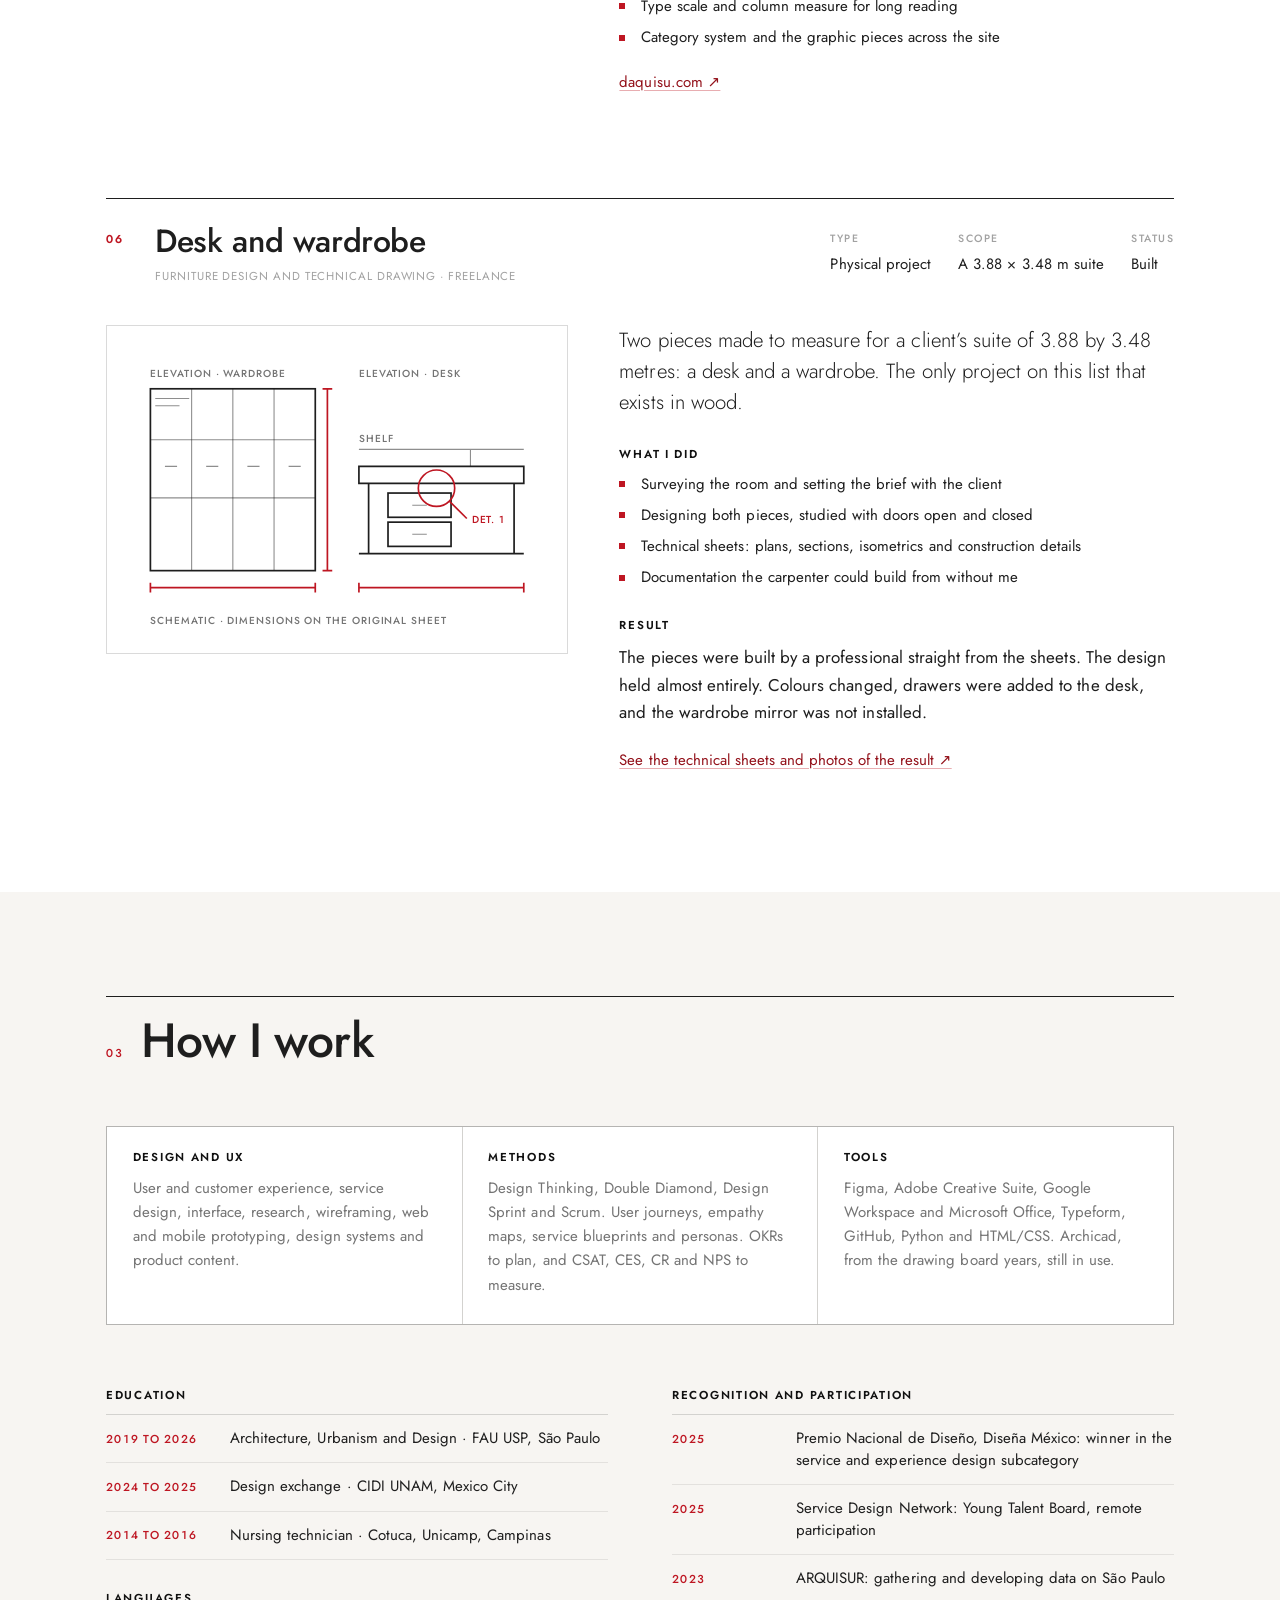
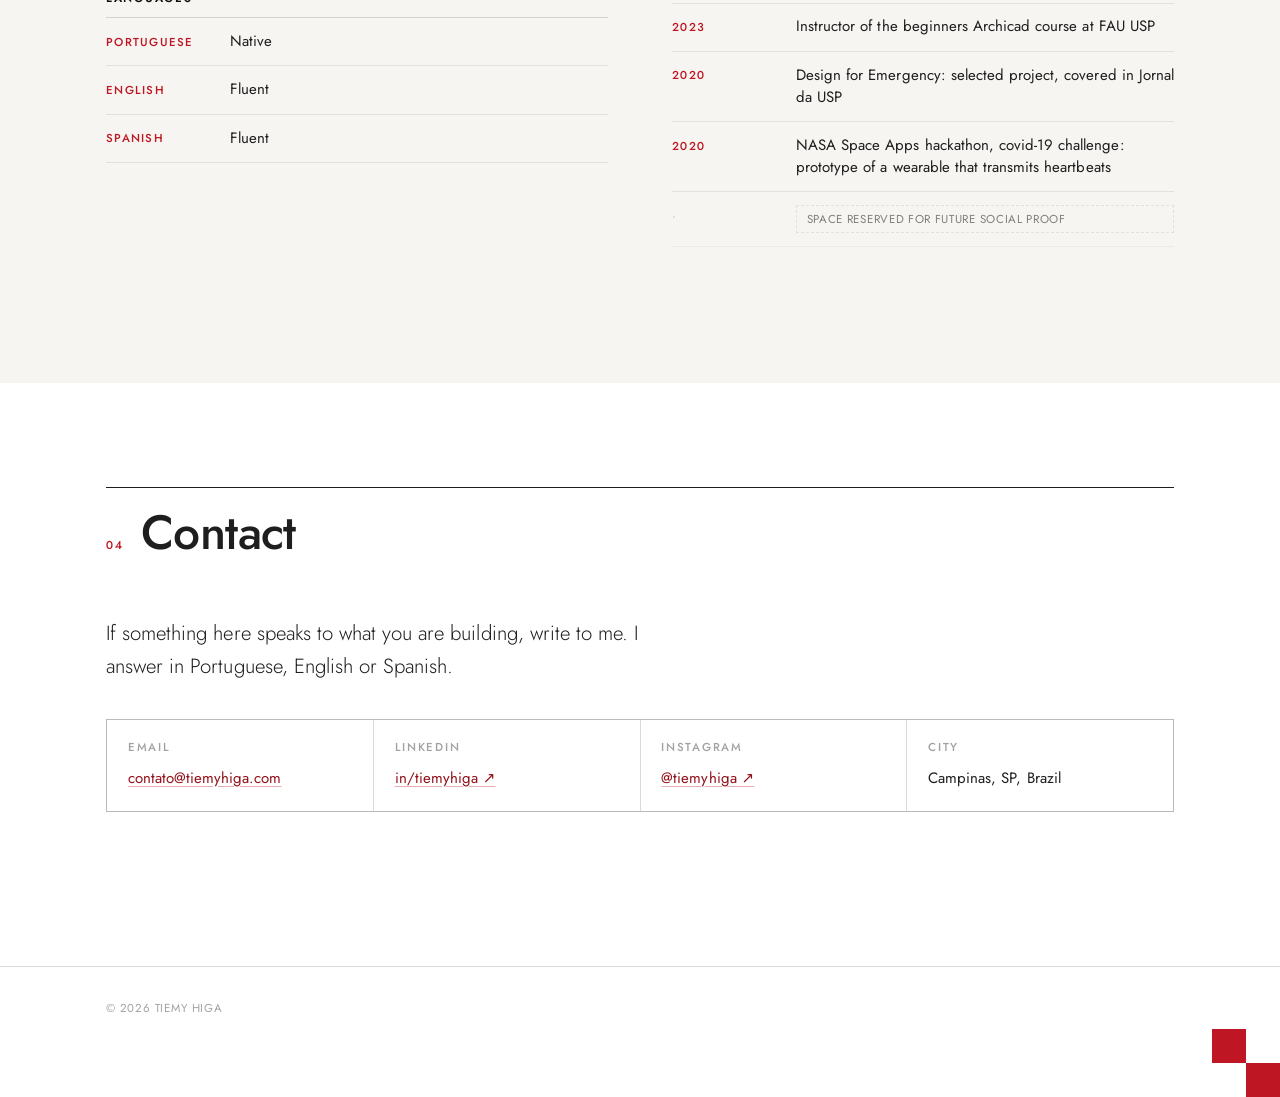
==== commit 4db7fa13: "Move o portfólio para a home e cria a página do projeto de mobiliário O portfólio passa a ser a home" ====
--- a/behring/index.html
+++ b/behring/index.html
@@ -3,910 +3,36 @@
 <head>
 <meta charset="utf-8">
 <meta name="viewport" content="width=device-width, initial-scale=1">
-<title>Tiemy Higa · Designer de produto e de serviço</title>
-<meta name="description" content="Projetos selecionados de Tiemy Higa: produto digital, design de serviço e desenho técnico. Campinas, Brasil.">
-<meta name="color-scheme" content="light">
+<title>Tiemy Higa</title>
 <meta name="robots" content="noindex, follow">
+<link rel="canonical" href="https://tiemyhiga.com/">
+<link rel="icon" href="../assets/img/favicon.svg" type="image/svg+xml">
 
-<meta property="og:type" content="website">
-<meta property="og:title" content="Tiemy Higa · Designer de produto e de serviço">
-<meta property="og:description" content="Projetos selecionados: produto digital, design de serviço e desenho técnico.">
-<meta property="og:locale" content="pt_BR">
+<!-- O portfólio virou a home. Este endereço continua vivo e leva para lá. -->
+<meta http-equiv="refresh" content="0; url=/">
 
-<link rel="icon" href="assets/img/favicon.svg" type="image/svg+xml">
-<link rel="preconnect" href="https://fonts.googleapis.com">
-<link rel="preconnect" href="https://fonts.gstatic.com" crossorigin>
-<link rel="stylesheet" href="https://fonts.googleapis.com/css2?family=Jost:wght@300;400;500;600;700&display=swap">
-<link rel="stylesheet" href="assets/css/styles.css">
+<style>
+  :root { color-scheme: light; }
+  body {
+    margin: 0; min-height: 100vh;
+    display: flex; align-items: center; justify-content: center;
+    background: #fff; color: #1e1e1e;
+    font-family: 'Jost', 'Futura', 'Century Gothic', system-ui, sans-serif;
+    text-align: center; padding: 2rem;
+  }
+  .mark { position: relative; width: 34px; height: 34px; margin: 0 auto 1.6rem; }
+  .mark i { position: absolute; width: 16px; height: 16px; background: #be1622; }
+  .mark i:nth-child(1) { top: 0; left: 0; }
+  .mark i:nth-child(2) { top: 17px; left: 17px; }
+  p { font-size: .95rem; letter-spacing: .04em; color: rgba(30,30,30,.62); margin: 0; }
+  a { color: #93111a; }
+</style>
 </head>
 <body>
-
-<a class="skip" href="#conteudo" data-i18n="nav.skip">Pular para o conteúdo</a>
-
-<!-- Marca de canto: dois quadrados em degrau, o mesmo detalhe do currículo. -->
-<div class="corner corner--tl" aria-hidden="true"><i></i><i></i></div>
-<div class="corner corner--br" aria-hidden="true"><i></i><i></i></div>
-
-<header class="nav" id="nav">
-  <div class="wrap nav__in">
-    <a class="nav__brand" href="#topo">
-      <span class="nav__mark" aria-hidden="true"><i></i><i></i></span>
-      <span>Tiemy Higa</span>
-    </a>
-
-    <nav class="nav__links" aria-label="Seções">
-      <a href="#perfil" data-i18n="nav.perfil">Perfil</a>
-      <a href="#trajetoria" data-i18n="nav.trajetoria">Trajetória</a>
-      <a href="#projetos" data-i18n="nav.projetos">Projetos</a>
-      <a href="#metodo" data-i18n="nav.metodo">Método</a>
-    </nav>
-
-    <div class="nav__end">
-      <div class="lang" data-lang-switch>
-        <button type="button" class="lang__btn" data-lang-toggle aria-expanded="false" aria-haspopup="true"
-                data-i18n-attr="aria-label:nav.langLabel">
-          <svg viewBox="0 0 16 16" width="15" height="15" aria-hidden="true" fill="none" stroke="currentColor" stroke-width="1.1">
-            <circle cx="8" cy="8" r="6.4"/><path d="M1.6 8h12.8M8 1.6c1.7 1.8 2.6 4 2.6 6.4S9.7 12.6 8 14.4C6.3 12.6 5.4 10.4 5.4 8S6.3 3.4 8 1.6Z"/>
-          </svg>
-          <span data-lang-current>PT</span>
-        </button>
-        <ul class="lang__menu" role="menu" hidden>
-          <li><button type="button" role="menuitemradio" aria-checked="true" data-lang-option="pt-BR">Português&nbsp;(BR)</button></li>
-          <li><button type="button" role="menuitemradio" aria-checked="false" data-lang-option="en-US">English&nbsp;(US)</button></li>
-          <li><button type="button" role="menuitemradio" aria-checked="false" data-lang-option="es-419">Español&nbsp;(LatAm)</button></li>
-        </ul>
-      </div>
-
-      <a class="btn btn--sm" href="#contato" data-i18n="nav.cta">Falar comigo</a>
-
-      <button type="button" class="burger" data-nav-toggle aria-expanded="false" aria-controls="nav-mobile"
-              data-i18n-attr="aria-label:nav.menuLabel">
-        <span aria-hidden="true"></span><span aria-hidden="true"></span>
-      </button>
-    </div>
+  <div>
+    <div class="mark" aria-hidden="true"><i></i><i></i></div>
+    <p>Levando você para <a href="/">tiemyhiga.com</a>…</p>
   </div>
-
-  <div class="nav__mobile" id="nav-mobile" hidden>
-    <a href="#perfil" data-i18n="nav.perfil">Perfil</a>
-    <a href="#trajetoria" data-i18n="nav.trajetoria">Trajetória</a>
-    <a href="#projetos" data-i18n="nav.projetos">Projetos</a>
-    <a href="#metodo" data-i18n="nav.metodo">Método</a>
-    <a href="#contato" data-i18n="nav.cta">Falar comigo</a>
-  </div>
-</header>
-
-<main id="conteudo">
-
-  <!-- ══════════════════════════════════════════════════════ hero / folha 00 -->
-  <section class="hero" id="topo">
-    <div class="wrap hero__in">
-      <p class="eyebrow" data-i18n="hero.eyebrow">Designer de produto e de serviço · São Paulo, Brasil</p>
-
-      <h1 class="hero__name">Tiemy Higa</h1>
-
-      <p class="hero__lead" data-i18n="hero.lead">
-        Desenho produtos digitais e os serviços em volta deles. Vim da arquitetura, na FAU USP,
-        e trouxe de lá o desenho técnico: medir antes de cortar, detalhar antes de montar.
-        Hoje aplico isso em pesquisa, interface e design system.
-      </p>
-
-      <div class="hero__actions">
-        <a class="btn" href="#projetos" data-i18n="hero.ctaPrimary">Ver os seis projetos</a>
-        <a class="btn btn--ghost" href="#contato" data-i18n="hero.ctaSecondary">Falar comigo</a>
-      </div>
-
-      <!-- Carimbo: o bloco de legenda de uma prancha técnica. -->
-      <dl class="stamp">
-        <div>
-          <dt data-i18n="stamp.now.k">Agora</dt>
-          <dd data-i18n="stamp.now.v">Fundadora, Head of Design e CEO · Serinus Tecnologia</dd>
-        </div>
-        <div>
-          <dt data-i18n="stamp.build.k">Construindo</dt>
-          <dd data-i18n="stamp.build.v">Cuco Calendar</dd>
-        </div>
-        <div>
-          <dt data-i18n="stamp.also.k">Também</dt>
-          <dd data-i18n="stamp.also.v">Product Owner e Product Designer · Residência Tecnológica em Saúde Digital</dd>
-        </div>
-        <div>
-          <dt data-i18n="stamp.edu.k">Formação</dt>
-          <dd data-i18n="stamp.edu.v">Arquitetura, Urbanismo e Design · FAU USP</dd>
-        </div>
-        <div>
-          <dt data-i18n="stamp.lang.k">Idiomas</dt>
-          <dd data-i18n="stamp.lang.v">Português, inglês e espanhol</dd>
-        </div>
-      </dl>
-    </div>
-  </section>
-
-  <!-- ═══════════════════════════════════════════════════════════════ perfil -->
-  <section class="band" id="perfil">
-    <div class="wrap">
-      <div class="sechead">
-        <span class="sechead__num">00</span>
-        <h2 class="sechead__title" data-i18n="perfil.title">Perfil</h2>
-      </div>
-
-      <div class="cols">
-        <div class="cols__main">
-          <p class="lead" data-i18n="perfil.p1">
-            Trabalho com experiências digitais acessíveis e centradas em quem usa.
-            Gosto de estratégia de produto e de problemas reais: os que aparecem quando
-            alguém tenta fazer uma coisa simples e não consegue.
-          </p>
-          <p data-i18n="perfil.p2">
-            Meu percurso é de campo. Presidi uma empresa júnior e fundei o setor comercial dela.
-            Trabalhei com sucesso do cliente e educação numa empresa de software.
-            Abri a minha própria empresa de tecnologia, onde sou CEO e Head of Design.
-            Também sou Product Owner e Product Designer numa residência em saúde digital.
-          </p>
-          <p data-i18n="perfil.p3">
-            Estudo como o design molda comportamento e percepção. Na prática, isso vira
-            pesquisa com usuário, fluxo desenhado antes da tela, design system que aguenta
-            o time crescer e métrica que diz se a decisão foi boa.
-          </p>
-        </div>
-
-        <aside class="cols__side">
-          <h3 class="minihead" data-i18n="perfil.doing.title">Do que eu cuido</h3>
-          <ul class="ticks">
-            <li data-i18n="perfil.doing.1">Pesquisa com usuário e teste de usabilidade</li>
-            <li data-i18n="perfil.doing.2">Fluxo, arquitetura de informação e interface</li>
-            <li data-i18n="perfil.doing.3">Design system: componente, token e documentação</li>
-            <li data-i18n="perfil.doing.4">Design de serviço e jornada ponta a ponta</li>
-            <li data-i18n="perfil.doing.5">Conteúdo de produto e redação</li>
-            <li data-i18n="perfil.doing.6">Planejamento com OKRs e métricas de experiência</li>
-          </ul>
-        </aside>
-      </div>
-    </div>
-  </section>
-
-  <!-- ═══════════════════════════════════════════════════════════ trajetória -->
-  <section class="band band--alt" id="trajetoria">
-    <div class="wrap">
-      <div class="sechead">
-        <span class="sechead__num">01</span>
-        <h2 class="sechead__title" data-i18n="traj.title">Trajetória</h2>
-        <p class="sechead__note" data-i18n="traj.note">Sete anos entre a prancheta e o produto.</p>
-      </div>
-
-      <ol class="time">
-        <li class="time__row time__row--lead reveal">
-          <p class="time__when" data-i18n="traj.1.when">Desde 2024</p>
-          <div class="time__what">
-            <h3 data-i18n="traj.1.title">Fundadora, Head of Design e CEO · Serinus Tecnologia</h3>
-            <p class="time__where" data-i18n="traj.1.where">Empresa de tecnologia própria · remoto</p>
-            <p data-i18n="traj.1.body">
-              Montei a empresa e o time do zero absoluto. Respondo pela direção, pelas contas
-              e pelo produto. Formei as equipes de design, produto e marketing, e desenho a
-              experiência e a interface do que a gente constrói. O primeiro produto foi o
-              Papagaio.Bot. Depois de descontinuá-lo, pivotamos: hoje a Serinus constrói o
-              Cuco Calendar.
-            </p>
-          </div>
-        </li>
-
-        <li class="time__row reveal">
-          <p class="time__when" data-i18n="traj.2.when">Desde 2026</p>
-          <div class="time__what">
-            <h3 data-i18n="traj.2.title">Product Owner e Product Designer · Residência Tecnológica em Saúde Digital</h3>
-            <p class="time__where" data-i18n="traj.2.where">InovaUSP e Samsung Ocean · híbrido, São Paulo</p>
-            <p data-i18n="traj.2.body">
-              Programa de seis meses para desenvolver soluções digitais para a saúde, com imersão
-              em ambientes reais de atendimento. Estou na squad de um aplicativo de gestão da saúde
-              da família, em parceria com FAPESP e SUS. Cuido do design system, das entrevistas e
-              dos testes de usabilidade que embasam a interface.
-            </p>
-          </div>
-        </li>
-
-        <li class="time__row reveal">
-          <p class="time__when" data-i18n="traj.3.when">2024 a 2025</p>
-          <div class="time__what">
-            <h3 data-i18n="traj.3.title">Intercâmbio em Design · CIDI UNAM</h3>
-            <p class="time__where" data-i18n="traj.3.where">Centro de Investigaciones de Diseño Industrial · Cidade do México</p>
-            <p data-i18n="traj.3.body">
-              Um ano fora do eixo: design de serviço, UX, fotografia de produto e cor.
-              Voltei falando espanhol com fluência e com outra referência de como se ensina projeto.
-            </p>
-          </div>
-        </li>
-
-        <li class="time__row reveal">
-          <p class="time__when" data-i18n="traj.4.when">2022 a 2024</p>
-          <div class="time__what">
-            <h3 data-i18n="traj.4.title">Customer Success e Educacional · Graphisoft Brasil</h3>
-            <p class="time__where" data-i18n="traj.4.where">Software BIM para arquitetura, engenharia e construção · híbrido, São Paulo</p>
-            <p data-i18n="traj.4.body">
-              Cuidei do sucesso dos estudantes que usam o Archicad na licença gratuita, tratando
-              cada um como cliente. Revisei e afinei conteúdos e artes para o público universitário.
-              Criei produtos digitais e físicos para distribuir entre os estudantes. Conduzi o
-              Programa de Estudantes Embaixadores do Archicad: processo, divulgação e inscrição.
-              Também dei o curso de Archicad para iniciantes na FAU USP.
-            </p>
-          </div>
-        </li>
-
-        <li class="time__row reveal">
-          <p class="time__when" data-i18n="traj.5.when">2019 a 2022</p>
-          <div class="time__what">
-            <h3 data-i18n="traj.5.title">Presidente · FAUUSP Jr.</h3>
-            <p class="time__where" data-i18n="traj.5.where">Empresa júnior de arquitetura, urbanismo e design · USP, São Paulo</p>
-            <p data-i18n="traj.5.body">
-              Fundei o departamento comercial em 2020 e multipliquei a receita por 15,3.
-              Trouxe sucesso do cliente, estratégias de CX e Jobs to Be Done para dentro da casa.
-              Em 2021 assumi a presidência e reescrevi processos internos com design de serviço.
-              Implementei BIM em projetos reais e organizei hackathons, eventos e parcerias.
-            </p>
-          </div>
-        </li>
-      </ol>
-    </div>
-  </section>
-
-  <!-- ═════════════════════════════════════════════════════════════ projetos -->
-  <section class="band" id="projetos">
-    <div class="wrap">
-      <div class="sechead">
-        <span class="sechead__num">02</span>
-        <h2 class="sechead__title" data-i18n="proj.title">Seis projetos</h2>
-        <p class="sechead__note" data-i18n="proj.note">Cinco digitais e um construído em madeira.</p>
-      </div>
-
-      <!-- ─────────────────────────────────────────────── 01 · Cuco Calendar -->
-      <article class="plate reveal">
-        <header class="plate__head">
-          <span class="plate__num">01</span>
-          <div class="plate__id">
-            <h3 class="plate__title">Cuco Calendar</h3>
-            <p class="plate__role" data-i18n="p1.role">Design de produto e de marca · Serinus Tecnologia</p>
-          </div>
-          <dl class="plate__meta">
-            <div><dt data-i18n="meta.period">Período</dt><dd data-i18n="p1.period">Atual</dd></div>
-            <div><dt data-i18n="meta.kind">Tipo</dt><dd data-i18n="p1.kind">Produto digital</dd></div>
-            <div><dt data-i18n="meta.status">Situação</dt><dd data-i18n="p1.status">No ar</dd></div>
-          </dl>
-        </header>
-
-        <div class="plate__body">
-          <figure class="draw">
-            <svg viewBox="0 0 340 230" role="img" data-i18n-attr="aria-label:p1.alt">
-              <g class="d-thin">
-                <path d="M14 40h56M14 60h56M14 80h56"/>
-                <path d="M70 40c26 0 26 20 52 20M70 60h52M70 80c26 0 26-20 52-20"/>
-              </g>
-              <g class="d-ink">
-                <circle cx="14" cy="40" r="3.2"/><circle cx="14" cy="60" r="3.2"/><circle cx="14" cy="80" r="3.2"/>
-              </g>
-              <text class="d-lab" x="10" y="26" data-i18n="d1.a">várias contas</text>
-              <rect class="d-ink" x="122" y="26" width="150" height="180"/>
-              <g class="d-thin">
-                <path d="M122 46h150M122 78h150M122 110h150M122 142h150M122 174h150"/>
-                <path d="M152 26v180M182 26v180M212 26v180M242 26v180"/>
-              </g>
-              <rect class="d-fill" x="125" y="49" width="24" height="26"/>
-              <rect class="d-fill2" x="185" y="81" width="24" height="42"/>
-              <rect class="d-fill3" x="215" y="113" width="24" height="26"/>
-              <rect class="d-fill" x="245" y="49" width="24" height="26"/>
-              <rect class="d-fill2" x="155" y="145" width="24" height="26"/>
-              <text class="d-lab" x="122" y="20" data-i18n="d1.b">uma tela</text>
-              <g class="d-thin">
-                <path d="M288 26v180M296 40h-8M296 90h-8M296 140h-8M296 190h-8"/>
-              </g>
-              <text class="d-lab" x="284" y="20" data-i18n="d1.c">fusos</text>
-              <g class="d-crim">
-                <path d="M122 214h150" stroke-dasharray="4 4"/>
-                <path d="M122 210v8M272 210v8"/>
-              </g>
-              <text class="d-lab d-lab--crim" x="150" y="228" data-i18n="d1.d">link de disponibilidade</text>
-            </svg>
-          </figure>
-
-          <div class="plate__text">
-            <p class="plate__lead" data-i18n="p1.lead">
-              Um agregador de calendários. Reúne as agendas das contas Google, Microsoft (Outlook)
-              e Apple que a pessoa escolhe conectar, e mostra tudo em uma tela só.
-              É o produto que a Serinus constrói agora.
-            </p>
-
-            <h4 class="minihead" data-i18n="label.pivot">O pivô</h4>
-            <p data-i18n="p1.pivot">
-              O Papagaio.Bot não vingou. Em vez de insistir, encerramos e pivotamos.
-              O Cuco nasceu dessa decisão e de uma lição concreta: no produto anterior
-              passamos tempo demais construindo antes de descobrir que vender seria difícil.
-            </p>
-
-            <h4 class="minihead" data-i18n="label.building">Como estamos construindo</h4>
-            <p data-i18n="p1.building">
-              Discovery e construção acontecem juntos. Cada funcionalidade entra, é testada
-              com usuário e é ajustada. Corrigimos bug e refinamos fluxo no mesmo ritmo em
-              que o produto cresce. A pergunta "alguém quer isso?" vem antes de a tela ficar pronta.
-            </p>
-
-            <h4 class="minihead" data-i18n="label.did">O que eu fiz</h4>
-            <ul class="ticks">
-              <li data-i18n="p1.did.1">Experiência e interface do produto, do fluxo à tela final</li>
-              <li data-i18n="p1.did.2">Identidade visual e design system aplicado ao app e ao site</li>
-              <li data-i18n="p1.did.3">Landing page responsiva e as páginas secundárias</li>
-              <li data-i18n="p1.did.4">Conteúdo de produto: redação de interface e material de divulgação</li>
-            </ul>
-
-            <h4 class="minihead" data-i18n="label.inside">O que tem dentro</h4>
-            <ul class="ticks">
-              <li data-i18n="p1.in.1">Criar, editar e mover eventos de qualquer conta conectada</li>
-              <li data-i18n="p1.in.2">Link de agendamento com horários livres calculados sobre todas as contas</li>
-              <li data-i18n="p1.in.3">Vários fusos horários lado a lado</li>
-              <li data-i18n="p1.in.4">Mostrar ou ocultar cada agenda, inclusive as compartilhadas</li>
-              <li data-i18n="p1.in.5">Aniversários com a idade e cobrança por Pix</li>
-            </ul>
-
-            <p class="plate__where">
-              <span class="plate__where-k" data-i18n="label.platforms">Plataformas</span>
-              <span data-i18n="p1.platforms">web, Windows, macOS, Linux, Android e iOS</span>
-            </p>
-
-            <p class="links">
-              <a href="https://cuco.com.vc/" target="_blank" rel="noopener">cuco.com.vc ↗</a>
-            </p>
-          </div>
-        </div>
-      </article>
-
-      <!-- ────────────────────────────────────────────────────────── 02 · ÚMA -->
-      <article class="plate reveal">
-        <header class="plate__head">
-          <span class="plate__num">02</span>
-          <div class="plate__id">
-            <h3 class="plate__title">ÚMA</h3>
-            <p class="plate__role" data-i18n="p2.role">Product Owner e Product Designer · Residência Tecnológica em Saúde Digital</p>
-          </div>
-          <dl class="plate__meta">
-            <div><dt data-i18n="meta.period">Período</dt><dd data-i18n="p2.period">2026</dd></div>
-            <div><dt data-i18n="meta.kind">Tipo</dt><dd data-i18n="p2.kind">Aplicativo móvel</dd></div>
-            <div><dt data-i18n="meta.status">Situação</dt><dd data-i18n="p2.status">Em desenvolvimento</dd></div>
-          </dl>
-        </header>
-
-        <div class="plate__body">
-          <figure class="draw">
-            <svg viewBox="0 0 340 230" role="img" data-i18n-attr="aria-label:p2.alt">
-              <g class="d-ink">
-                <path d="M18 34h44l10 10v46H18z"/><path d="M26 42h40v46H26z" class="d-thin"/>
-              </g>
-              <g class="d-thin"><path d="M32 54h26M32 62h26M32 70h18"/></g>
-              <text class="d-lab" x="18" y="28" data-i18n="d2.a">exame</text>
-              <path class="d-crim" d="M84 64h26M104 59l7 5-7 5"/>
-              <g class="d-crim"><rect x="118" y="34" width="56" height="56" rx="2"/><path d="M118 48h56M132 34v56"/></g>
-              <text class="d-lab d-lab--crim" x="118" y="28" data-i18n="d2.b">OCR + IA</text>
-              <path class="d-crim" d="M182 64h26M202 59l7 5-7 5"/>
-              <g class="d-ink"><rect x="216" y="30" width="74" height="64" rx="2"/></g>
-              <g class="d-thin"><path d="M224 44h58M224 54h58M224 64h40M224 76h50"/></g>
-              <rect class="d-fill2" x="224" y="36" width="26" height="4"/>
-              <text class="d-lab" x="216" y="24" data-i18n="d2.c">ficha organizada</text>
-              <g class="d-thin"><path d="M170 108v18M84 150v-24h172v24M170 126v0"/></g>
-              <circle class="d-crimf" cx="170" cy="104" r="11"/>
-              <text class="d-lab d-lab--crim" x="188" y="108" data-i18n="d2.d">matriarca</text>
-              <g class="d-ink">
-                <circle cx="84" cy="160" r="9"/><circle cx="141" cy="160" r="9"/>
-                <circle cx="198" cy="160" r="9"/><circle cx="256" cy="160" r="9"/>
-              </g>
-              <g class="d-thin"><path d="M141 150v-24M198 150v-24M256 150v-24"/></g>
-              <text class="d-lab" x="66" y="186" data-i18n="d2.e">filhos</text>
-              <text class="d-lab" x="126" y="186" data-i18n="d2.f">cônjuge</text>
-              <text class="d-lab" x="184" y="186" data-i18n="d2.g">pais</text>
-              <text class="d-lab" x="242" y="186" data-i18n="d2.h">ela</text>
-              <path class="d-thin" d="M18 206h304" stroke-dasharray="3 5"/>
-              <text class="d-lab" x="18" y="222" data-i18n="d2.i">uma família, um lugar só</text>
-            </svg>
-          </figure>
-
-          <div class="plate__text">
-            <p class="plate__lead" data-i18n="p2.lead">
-              Um aplicativo para digitalizar e organizar os documentos e exames de saúde da família.
-              O nome vem da samaúma, a árvore que sustenta um pedaço inteiro da floresta em volta dela.
-            </p>
-
-            <h4 class="minihead" data-i18n="label.problem">O problema</h4>
-            <p data-i18n="p2.problem">
-              Em muitas casas há uma pessoa que carrega a saúde de todo mundo: consultas, exames,
-              receitas, histórico dos filhos, do cônjuge, dos pais e o dela. Isso vive espalhado
-              em papel, foto no celular e memória. O ÚMA é desenhado para ela.
-            </p>
-
-            <h4 class="minihead" data-i18n="label.how">Como funciona</h4>
-            <ul class="ticks">
-              <li data-i18n="p2.how.1">OCR lê o documento fotografado e extrai o texto</li>
-              <li data-i18n="p2.how.2">Um agente de IA resume e organiza o que foi lido</li>
-              <li data-i18n="p2.how.3">Tudo se agrupa por pessoa dentro de um perfil de família</li>
-            </ul>
-
-            <h4 class="minihead" data-i18n="label.did">O que eu fiz</h4>
-            <ul class="ticks">
-              <li data-i18n="p2.did.1">Criação e manutenção do design system no Figma</li>
-              <li data-i18n="p2.did.2">Entrevistas e testes de usabilidade para embasar a interface</li>
-              <li data-i18n="p2.did.3">Jornada do usuário, persona e mapa de empatia</li>
-              <li data-i18n="p2.did.4">Condução em Double Diamond e Design Sprint, com Scrum</li>
-            </ul>
-
-            <p class="note" data-i18n="p2.note">
-              O projeto está em desenvolvimento na squad, em parceria com FAPESP e SUS.
-              Ainda não há versão pública.
-            </p>
-
-            <p class="links">
-              <a href="https://residencia.oceanbrasil.com/" target="_blank" rel="noopener">residencia.oceanbrasil.com ↗</a>
-            </p>
-          </div>
-        </div>
-      </article>
-
-      <!-- ───────────────────────────────────────────────── 03 · Papagaio.Bot -->
-      <article class="plate reveal">
-        <header class="plate__head">
-          <span class="plate__num">03</span>
-          <div class="plate__id">
-            <h3 class="plate__title">Papagaio.Bot</h3>
-            <p class="plate__role" data-i18n="p3.role">Fundadora e Head of Design · Serinus Tecnologia</p>
-          </div>
-          <dl class="plate__meta">
-            <div><dt data-i18n="meta.period">Período</dt><dd data-i18n="p3.period">2024 a 2026</dd></div>
-            <div><dt data-i18n="meta.kind">Tipo</dt><dd data-i18n="p3.kind">Produto digital</dd></div>
-            <div><dt data-i18n="meta.status">Situação</dt><dd data-i18n="p3.status">Descontinuado</dd></div>
-          </dl>
-        </header>
-
-        <div class="plate__body">
-          <figure class="draw">
-            <svg viewBox="0 0 340 230" role="img" data-i18n-attr="aria-label:p3.alt">
-              <g class="d-ink"><rect x="14" y="24" width="100" height="28" rx="14"/></g>
-              <text class="d-lab d-mid" x="64" y="42" data-i18n="d3.a">mensagem</text>
-              <path class="d-thin" d="M64 52v18"/><path class="d-ink" d="M60 66l4 6 4-6"/>
-              <g class="d-ink"><path d="M64 74l56 30-56 30-56-30z"/></g>
-              <text class="d-lab d-mid" x="64" y="107" data-i18n="d3.b">no roteiro?</text>
-              <path class="d-thin" d="M120 104h48V48h6"/><path class="d-ink" d="M170 44l6 4-6 4"/>
-              <text class="d-lab" x="126" y="96" data-i18n="d3.c">sim</text>
-              <g class="d-ink"><rect x="176" y="30" width="148" height="36" rx="2"/></g>
-              <text class="d-lab d-mid" x="250" y="52" data-i18n="d3.d">responde sozinho</text>
-              <path class="d-thin" d="M64 134v44h104"/><path class="d-crim" d="M170 174l6 4-6 4"/>
-              <text class="d-lab" x="72" y="158" data-i18n="d3.e">não</text>
-              <g class="d-crim"><rect x="176" y="160" width="148" height="36" rx="2"/></g>
-              <text class="d-lab d-lab--crim d-mid" x="250" y="182" data-i18n="d3.f">pausa e chama a pessoa</text>
-              <path class="d-thin" d="M14 212h310" stroke-dasharray="3 5"/>
-              <text class="d-lab" x="14" y="226" data-i18n="d3.i">fluxo montado sem escrever código</text>
-            </svg>
-          </figure>
-
-          <div class="plate__text">
-            <p class="plate__lead" data-i18n="p3.lead">
-              Automação de atendimento e vendas no WhatsApp com IA. Foi o primeiro produto
-              da Serinus e o motivo de eu ter aberto a empresa. Não existe mais.
-            </p>
-
-            <h4 class="minihead" data-i18n="label.led">O que eu liderei</h4>
-            <ul class="ticks">
-              <li data-i18n="p3.led.1">Abertura da empresa e montagem do time, do zero absoluto</li>
-              <li data-i18n="p3.led.2">Formação e condução das equipes de design, produto e marketing</li>
-              <li data-i18n="p3.led.3">Direção de produto: o que entrava, o que ficava de fora, em que ordem</li>
-              <li data-i18n="p3.led.4">Planejamento com OKRs junto do time de desenvolvimento</li>
-              <li data-i18n="p3.led.5">Decisão de encerrar o produto e conduzir o pivô</li>
-            </ul>
-
-            <h4 class="minihead" data-i18n="label.designed">O que eu desenhei</h4>
-            <ul class="ticks">
-              <li data-i18n="p3.des.1">Experiência e interface da extensão para navegador</li>
-              <li data-i18n="p3.des.2">Editor de fluxos de mensagem para quem não programa</li>
-              <li data-i18n="p3.des.3">Landing pages responsivas e fluxos com foco em clareza</li>
-            </ul>
-
-            <h4 class="minihead" data-i18n="label.idea">A ideia</h4>
-            <p data-i18n="p3.idea">
-              Automação de conversa costuma travar no momento em que a pessoa sai do roteiro.
-              O Papagaio.Bot reconhecia esse momento: pausava a conversa e chamava alguém do time.
-              O resto, a parte repetitiva, ele resolvia sozinho.
-            </p>
-
-            <h4 class="minihead" data-i18n="label.ended">Como terminou</h4>
-            <p data-i18n="p3.ended">
-              Construímos muito antes de validar. Quando o produto ficou pronto, vender
-              se mostrou difícil, e a conta não fechava. Encerramos e pivotamos para o
-              Cuco Calendar. Foi a experiência que mais me ensinou sobre empreender:
-              hoje eu valido enquanto construo, e sei a que hora parar.
-            </p>
-
-            <h4 class="minihead" data-i18n="label.recog">Reconhecimento</h4>
-            <p data-i18n="p3.recog">
-              Projeto vencedor da subcategoria de desenho de serviço e experiências no
-              Premio Nacional de Diseño: Diseña México, em 2025.
-            </p>
-
-            <p class="links">
-              <a href="https://papagaio.bot/" target="_blank" rel="noopener">papagaio.bot ↗</a>
-              <a href="https://www.premiodisenamexico.mx/copia-de-finalistas-2025" target="_blank" rel="noopener">Diseña México 2025 ↗</a>
-            </p>
-          </div>
-        </div>
-      </article>
-
-      <!-- ────────────────────────────────────────────────── 04 · Espaço 60º -->
-      <article class="plate reveal">
-        <header class="plate__head">
-          <span class="plate__num">04</span>
-          <div class="plate__id">
-            <h3 class="plate__title">Espaço 60º</h3>
-            <p class="plate__role" data-i18n="p4.role">Projeto de concurso · FAUUSP Jr.</p>
-          </div>
-          <dl class="plate__meta">
-            <div><dt data-i18n="meta.period">Período</dt><dd>2020</dd></div>
-            <div><dt data-i18n="meta.kind">Tipo</dt><dd data-i18n="p4.kind">Arquitetura efêmera</dd></div>
-            <div><dt data-i18n="meta.status">Situação</dt><dd data-i18n="p4.status">Selecionado no desafio</dd></div>
-          </dl>
-        </header>
-
-        <div class="plate__body">
-          <figure class="draw">
-            <svg viewBox="0 0 340 230" role="img" data-i18n-attr="aria-label:p4.alt">
-              <text class="d-lab" x="16" y="22" data-i18n="d4.a">planta · módulos a 60º</text>
-              <!-- favo: três hexágonos de topo agudo compartilhando aresta -->
-              <g class="d-ink">
-                <path d="M48 60l26-15 26 15v30l-26 15-26-15z"/>
-                <path d="M74 105l26-15 26 15v30l-26 15-26-15z"/>
-                <path d="M22 105l26-15 26 15v30l-26 15-26-15z"/>
-              </g>
-              <circle class="d-crimf" cx="74" cy="75" r="3"/>
-              <circle class="d-crimf" cx="100" cy="120" r="3"/>
-              <circle class="d-crimf" cx="48" cy="120" r="3"/>
-              <g class="d-crim"><path d="M22 180h104M22 176v8M126 176v8"/></g>
-              <text class="d-lab d-lab--crim d-mid" x="74" y="196" data-i18n="d4.b">distância</text>
-
-              <path class="d-thin" d="M162 34v170" stroke-dasharray="4 4"/>
-              <text class="d-lab" x="180" y="22" data-i18n="d4.c">corte</text>
-              <g class="d-thin"><path d="M246 50v-14M240 42l6-6 6 6"/></g>
-              <g class="d-ink">
-                <path d="M186 86l60-30 60 30"/>
-                <path d="M194 86v66M298 86v66"/>
-                <path d="M180 152h132"/>
-              </g>
-              <text class="d-lab d-mid" x="246" y="80" data-i18n="d4.e">ventilação</text>
-              <g class="d-thin">
-                <circle cx="212" cy="128" r="4"/><path d="M212 133v19"/>
-                <circle cx="246" cy="128" r="4"/><path d="M246 133v19"/>
-                <circle cx="280" cy="128" r="4"/><path d="M280 133v19"/>
-                <path d="M180 160h132" stroke-dasharray="2 3"/>
-              </g>
-              <text class="d-lab d-mid" x="246" y="180" data-i18n="d4.d">ar livre</text>
-              <path class="d-thin" d="M16 212h304" stroke-dasharray="3 5"/>
-              <text class="d-lab" x="16" y="226" data-i18n="d4.f">célula temporária, modular, desmontável</text>
-            </svg>
-          </figure>
-
-          <div class="plate__text">
-            <p class="plate__lead" data-i18n="p4.lead">
-              Uma célula temporária e modular para apoiar o ensino ao ar livre durante a
-              pandemia de covid-19. Estrutura aberta, montada e desmontada no pátio da escola.
-            </p>
-
-            <h4 class="minihead" data-i18n="label.context">Contexto</h4>
-            <p data-i18n="p4.context">
-              O desafio internacional Design for Emergency: Semeando Ideias, promovido pela
-              Northeastern University com o Museu da Casa Brasileira e a FAU USP, pedia respostas
-              de projeto para a emergência sanitária. Foram quarenta propostas inscritas e vinte
-              selecionadas, divididas em quatro categorias. O Espaço 60º entrou pela categoria
-              de apoio comunitário.
-            </p>
-
-            <h4 class="minihead" data-i18n="label.team">Equipe</h4>
-            <p data-i18n="p4.team">
-              Projeto coletivo da FAUUSP Jr., com André Góes, Gabriel Paraizo, Giselle Jensen,
-              Rebecca Cavalcante e eu. O resultado também saiu no Jornal da USP.
-            </p>
-
-            <p class="links">
-              <a href="https://static1.squarespace.com/static/5e6d3182123de724cda7e862/t/5f31b94a1871f80bd07cad4a/1597094223616/Espaco+60_Compressed.pdf" target="_blank" rel="noopener" data-i18n="p4.linkSheet">Prancha de entrega, PDF ↗</a>
-              <a href="https://revistaprojeto.com.br/noticias/resultado-do-desafio-design-for-emergency-semeando-ideias/" target="_blank" rel="noopener" data-i18n="p4.linkResult">Resultado do desafio ↗</a>
-              <a href="https://designforemergency.com/ideas-catalogue" target="_blank" rel="noopener" data-i18n="p4.linkCat">Catálogo de ideias ↗</a>
-            </p>
-          </div>
-        </div>
-      </article>
-
-      <!-- ────────────────────────────────────────────── 05 · Blog do Daquisu -->
-      <article class="plate reveal">
-        <header class="plate__head">
-          <span class="plate__num">05</span>
-          <div class="plate__id">
-            <h3 class="plate__title" data-i18n="p5.title">Blog do Daquisu</h3>
-            <p class="plate__role" data-i18n="p5.role">Design de interface · projeto para terceiro</p>
-          </div>
-          <dl class="plate__meta">
-            <div><dt data-i18n="meta.period">Período</dt><dd>2025</dd></div>
-            <div><dt data-i18n="meta.kind">Tipo</dt><dd data-i18n="p5.kind">Site editorial</dd></div>
-            <div><dt data-i18n="meta.status">Situação</dt><dd data-i18n="p5.status">No ar</dd></div>
-          </dl>
-        </header>
-
-        <div class="plate__body">
-          <figure class="draw">
-            <svg viewBox="0 0 340 230" role="img" data-i18n-attr="aria-label:p5.alt">
-              <g class="d-ink"><rect x="16" y="20" width="308" height="190" rx="2"/></g>
-              <path class="d-thin" d="M16 46h308"/>
-              <rect x="28" y="30" width="34" height="7" fill="#3f513d"/>
-              <g class="d-thin"><path d="M232 33h22M262 33h22M292 33h22"/></g>
-              <g class="d-ink"><rect x="28" y="62" width="86" height="130"/></g>
-              <g class="d-thin"><path d="M28 62l86 52M114 62l-86 52"/></g>
-              <rect class="d-fill" x="28" y="122" width="52" height="6"/>
-              <g class="d-thin"><path d="M28 138h86M28 148h72M28 162h34"/></g>
-              <text class="d-lab" x="33" y="186" data-i18n="d5.a">data · tempo</text>
-              <g class="d-ink"><rect x="127" y="62" width="86" height="130"/></g>
-              <g class="d-thin"><path d="M127 62l86 52M213 62l-86 52"/></g>
-              <rect class="d-fill" x="127" y="122" width="62" height="6"/>
-              <g class="d-thin"><path d="M127 138h86M127 148h60M127 162h34"/></g>
-              <text class="d-lab" x="132" y="186" data-i18n="d5.a">data · tempo</text>
-              <g class="d-ink"><rect x="226" y="62" width="86" height="130"/></g>
-              <g class="d-thin"><path d="M226 62l86 52M312 62l-86 52"/></g>
-              <rect class="d-fill" x="226" y="122" width="44" height="6"/>
-              <g class="d-thin"><path d="M226 138h86M226 148h68M226 162h34"/></g>
-              <text class="d-lab" x="231" y="186" data-i18n="d5.a">data · tempo</text>
-              <!-- especificação de cor: a paleta real do site -->
-              <g>
-                <rect x="28" y="196" width="15" height="9" fill="#3f513d"/>
-                <rect x="47" y="196" width="15" height="9" fill="#9bab99"/>
-                <rect x="66" y="196" width="15" height="9" fill="#f9f1dc" stroke="rgba(30,30,30,.4)" stroke-width=".7"/>
-              </g>
-              <text class="d-lab" x="89" y="204" data-i18n="d5.c">verde e bege</text>
-              <g class="d-crim"><path d="M28 220h86M28 216v8M114 216v8"/></g>
-              <text class="d-lab d-lab--crim" x="124" y="223" data-i18n="d5.b">medida de coluna</text>
-            </svg>
-          </figure>
-
-          <div class="plate__text">
-            <p class="plate__lead" data-i18n="p5.lead">
-              Design de interface para um blog pessoal: textos sobre vida universitária,
-              tecnologia, intercâmbio e o que mais couber. Conteúdo em primeira pessoa,
-              publicado sem pressa.
-            </p>
-
-            <h4 class="minihead" data-i18n="label.brief">O pedido</h4>
-            <p data-i18n="p5.brief">
-              O Daquisu pediu um site com cara de manual e artesanal, que não parecesse
-              saído de um template. E que fosse confortável de ler: nada de interface
-              disputando atenção com o texto.
-            </p>
-
-            <h4 class="minihead" data-i18n="label.visual">Decisões visuais</h4>
-            <ul class="ticks">
-              <li data-i18n="p5.vis.1">Ícones e logotipo desenhados à mão por mim, um a um</li>
-              <li data-i18n="p5.vis.2">Verde como cor da marca, a cor favorita do Daquisu</li>
-              <li data-i18n="p5.vis.3">Bege no fundo, para lembrar a folha de papel</li>
-              <li data-i18n="p5.vis.4">Hierarquia levada pela tipografia e pelo espaço, sem cor competindo</li>
-            </ul>
-
-            <h4 class="minihead" data-i18n="label.did">O que eu fiz</h4>
-            <ul class="ticks">
-              <li data-i18n="p5.did.1">Navegação e arquitetura das seções</li>
-              <li data-i18n="p5.did.2">Lista de artigos em cartões com imagem, título, data e tempo de leitura</li>
-              <li data-i18n="p5.did.3">Escala tipográfica e medida de coluna para leitura longa</li>
-              <li data-i18n="p5.did.4">Sistema de categorias e as peças gráficas do site</li>
-            </ul>
-
-            <p class="links">
-              <a href="https://daquisu.com/" target="_blank" rel="noopener">daquisu.com ↗</a>
-            </p>
-          </div>
-        </div>
-      </article>
-
-      <!-- ──────────────────────────────────────────────────── 06 · Mobiliário -->
-      <article class="plate reveal">
-        <header class="plate__head">
-          <span class="plate__num">06</span>
-          <div class="plate__id">
-            <h3 class="plate__title" data-i18n="p6.title">Mesa de trabalho e guarda-roupas</h3>
-            <p class="plate__role" data-i18n="p6.role">Projeto de mobiliário e desenho técnico · freelance</p>
-          </div>
-          <dl class="plate__meta">
-            <div><dt data-i18n="meta.kind">Tipo</dt><dd data-i18n="p6.kind">Projeto físico</dd></div>
-            <div><dt data-i18n="meta.scope">Escopo</dt><dd data-i18n="p6.scope">Suíte de 3,88 × 3,48 m</dd></div>
-            <div><dt data-i18n="meta.status">Situação</dt><dd data-i18n="p6.status">Construído</dd></div>
-          </dl>
-        </header>
-
-        <div class="plate__body">
-          <figure class="draw">
-            <svg viewBox="0 0 340 230" role="img" data-i18n-attr="aria-label:p6.alt">
-              <text class="d-lab" x="16" y="22" data-i18n="d6.a">elevação · guarda-roupas</text>
-              <g class="d-ink"><rect x="16" y="32" width="136" height="150"/></g>
-              <g class="d-thin">
-                <path d="M50 32v150M84 32v150M118 32v150"/>
-                <path d="M16 74h136M16 122h136"/>
-                <path d="M28 96h10M62 96h10M96 96h10M130 96h10"/>
-              </g>
-              <g class="d-thin"><path d="M20 40h28M20 46h20"/></g>
-              <g class="d-crim"><path d="M16 196h136M16 192v8M152 192v8"/></g>
-              <g class="d-crim"><path d="M162 32v150M158 32h8M158 182h8"/></g>
-              <text class="d-lab" x="188" y="22" data-i18n="d6.b">elevação · mesa</text>
-              <g class="d-ink">
-                <path d="M188 96h136v14H188z"/>
-                <path d="M196 110v58M316 110v58M188 168h136"/>
-                <rect x="212" y="118" width="52" height="20"/>
-                <rect x="212" y="142" width="52" height="20"/>
-              </g>
-              <g class="d-thin"><path d="M232 128h12M232 152h12M188 82h136M280 96v-14"/></g>
-              <text class="d-lab" x="188" y="76" data-i18n="d6.c">prateleira</text>
-              <circle class="d-crim" cx="252" cy="114" r="15"/>
-              <path class="d-crim" d="M263 125l14 14"/>
-              <text class="d-lab d-lab--crim" x="281" y="143" data-i18n="d6.d">det. 1</text>
-              <g class="d-crim"><path d="M188 196h136M188 192v8M324 192v8"/></g>
-              <text class="d-lab" x="16" y="226" data-i18n="d6.e">esquema · cotas na prancha original</text>
-            </svg>
-          </figure>
-
-          <div class="plate__text">
-            <p class="plate__lead" data-i18n="p6.lead">
-              Dois móveis sob medida para a suíte de uma cliente, de 3,88 por 3,48 metros:
-              uma mesa de trabalho e um guarda-roupas. Único projeto desta lista que existe
-              em madeira.
-            </p>
-
-            <h4 class="minihead" data-i18n="label.did">O que eu fiz</h4>
-            <ul class="ticks">
-              <li data-i18n="p6.did.1">Levantamento do ambiente e definição do programa com a cliente</li>
-              <li data-i18n="p6.did.2">Projeto das duas peças, com portas abertas e fechadas estudadas</li>
-              <li data-i18n="p6.did.3">Pranchas técnicas: plantas, cortes, isométricas e detalhes construtivos</li>
-              <li data-i18n="p6.did.4">Documentação para o marceneiro executar sem depender de mim</li>
-            </ul>
-
-            <h4 class="minihead" data-i18n="label.result">Resultado</h4>
-            <p data-i18n="p6.result">
-              Os móveis foram montados por um profissional a partir das pranchas.
-              O projeto se manteve quase inteiro. Mudaram as cores, entraram gavetas na
-              mesa e o espelho do guarda-roupas não foi instalado.
-            </p>
-
-            <p class="links">
-              <a href="https://tiemyhiga.com/behring/projeto06" data-i18n="p6.link">Ver as pranchas técnicas e as fotos do resultado ↗</a>
-            </p>
-          </div>
-        </div>
-      </article>
-
-    </div>
-  </section>
-
-  <!-- ═══════════════════════════════════════════════════════════════ método -->
-  <section class="band band--alt" id="metodo">
-    <div class="wrap">
-      <div class="sechead">
-        <span class="sechead__num">03</span>
-        <h2 class="sechead__title" data-i18n="met.title">Como eu trabalho</h2>
-      </div>
-
-      <div class="grid3">
-        <div class="card reveal">
-          <h3 class="minihead" data-i18n="met.1.title">Design e UX</h3>
-          <p data-i18n="met.1.body">
-            Experiência do usuário e da pessoa cliente, design de serviço, interface,
-            pesquisa, wireframe, protótipo web e mobile, design system e conteúdo de produto.
-          </p>
-        </div>
-        <div class="card reveal">
-          <h3 class="minihead" data-i18n="met.2.title">Métodos</h3>
-          <p data-i18n="met.2.body">
-            Design Thinking, Double Diamond, Design Sprint e Scrum. Jornada do usuário,
-            mapa de empatia, service blueprint e persona. OKRs para planejar e
-            CSAT, CES, CR e NPS para medir.
-          </p>
-        </div>
-        <div class="card reveal">
-          <h3 class="minihead" data-i18n="met.3.title">Ferramentas</h3>
-          <p data-i18n="met.3.body">
-            Figma, Adobe Creative Suite, Google Workspace e Microsoft Office, Typeform,
-            GitHub, Python e HTML/CSS. Archicad, do tempo de prancheta, que ainda uso.
-          </p>
-        </div>
-      </div>
-
-      <div class="split">
-        <div>
-          <h3 class="minihead" data-i18n="met.edu.title">Formação</h3>
-          <ul class="deflist">
-            <li>
-              <span class="deflist__k" data-i18n="met.edu.1k">2019 a 2026</span>
-              <span class="deflist__v" data-i18n="met.edu.1">Arquitetura, Urbanismo e Design · FAU USP, São Paulo</span>
-            </li>
-            <li>
-              <span class="deflist__k" data-i18n="met.edu.2k">2024 a 2025</span>
-              <span class="deflist__v" data-i18n="met.edu.2">Intercâmbio em Design · CIDI UNAM, Cidade do México</span>
-            </li>
-            <li>
-              <span class="deflist__k" data-i18n="met.edu.3k">2014 a 2016</span>
-              <span class="deflist__v" data-i18n="met.edu.3">Técnico em Enfermagem · Cotuca, Unicamp, Campinas</span>
-            </li>
-          </ul>
-
-          <h3 class="minihead" data-i18n="met.lang.title">Idiomas</h3>
-          <ul class="deflist">
-            <li><span class="deflist__k" data-i18n="met.lang.pt">Português</span><span class="deflist__v" data-i18n="met.lang.ptv">Nativo</span></li>
-            <li><span class="deflist__k" data-i18n="met.lang.en">Inglês</span><span class="deflist__v" data-i18n="met.lang.env">Fluente</span></li>
-            <li><span class="deflist__k" data-i18n="met.lang.es">Espanhol</span><span class="deflist__v" data-i18n="met.lang.esv">Fluente</span></li>
-          </ul>
-        </div>
-
-        <div>
-          <h3 class="minihead" data-i18n="met.recog.title">Reconhecimentos e participações</h3>
-          <ul class="deflist">
-            <li>
-              <span class="deflist__k">2025</span>
-              <span class="deflist__v" data-i18n="met.recog.1">Premio Nacional de Diseño, Diseña México: vencedora na subcategoria de desenho de serviço e experiências</span>
-            </li>
-            <li>
-              <span class="deflist__k">2025</span>
-              <span class="deflist__v" data-i18n="met.recog.2">Service Design Network: Young Talent Board, participação remota</span>
-            </li>
-            <li>
-              <span class="deflist__k">2023</span>
-              <span class="deflist__v" data-i18n="met.recog.3">ARQUISUR: coleta e desenvolvimento de dados de São Paulo</span>
-            </li>
-            <li>
-              <span class="deflist__k">2023</span>
-              <span class="deflist__v" data-i18n="met.recog.4">Instrutora do curso de Archicad para iniciantes na FAU USP</span>
-            </li>
-            <li>
-              <span class="deflist__k">2020</span>
-              <span class="deflist__v" data-i18n="met.recog.5">Design for Emergency: projeto selecionado e publicação no Jornal da USP</span>
-            </li>
-            <li>
-              <span class="deflist__k">2020</span>
-              <span class="deflist__v" data-i18n="met.recog.6">Hackathon NASA Space Apps, desafio covid-19: protótipo de um vestível que transmite batimentos</span>
-            </li>
-            <li class="deflist__ph">
-              <span class="deflist__k">·</span>
-              <span class="deflist__v" data-i18n="met.recog.ph">Espaço reservado para prova social futura</span>
-            </li>
-          </ul>
-        </div>
-      </div>
-    </div>
-  </section>
-
-  <!-- ══════════════════════════════════════════════════════════════ contato -->
-  <section class="band cta" id="contato">
-    <div class="wrap">
-      <div class="sechead">
-        <span class="sechead__num">04</span>
-        <h2 class="sechead__title" data-i18n="cta.title">Contato</h2>
-      </div>
-
-      <p class="cta__lead" data-i18n="cta.lead">
-        Se algo aqui conversa com o que você está construindo, me escreva.
-        Respondo em português, inglês ou espanhol.
-      </p>
-
-      <ul class="contact">
-        <li><span class="contact__k" data-i18n="cta.mail">E-mail</span><a href="mailto:contato@tiemyhiga.com">contato@tiemyhiga.com</a></li>
-        <li><span class="contact__k">LinkedIn</span><a href="https://www.linkedin.com/in/tiemyhiga/" target="_blank" rel="noopener">in/tiemyhiga ↗</a></li>
-        <li><span class="contact__k">Instagram</span><a href="https://www.instagram.com/tiemyhiga/" target="_blank" rel="noopener">@tiemyhiga ↗</a></li>
-        <li><span class="contact__k" data-i18n="cta.city">Cidade</span><span data-i18n="cta.cityv">Campinas, SP, Brasil</span></li>
-      </ul>
-
-      <p class="links">
-        <a class="ph" href="[LINK-FEEDBACK]" data-i18n="cta.feedback">Deixar um comentário: [LINK-FEEDBACK]</a>
-      </p>
-    </div>
-  </section>
-
-</main>
-
-<footer class="foot">
-  <div class="wrap foot__in">
-    <p>© <span id="year">2026</span> Tiemy Higa</p>
-    <p class="foot__note" data-i18n="foot.note">Página feita à mão, em HTML e CSS.</p>
-  </div>
-</footer>
-
-<script src="assets/js/i18n.js"></script>
-<script src="assets/js/main.js"></script>
+  <script>location.replace('/');</script>
 </body>
 </html>
